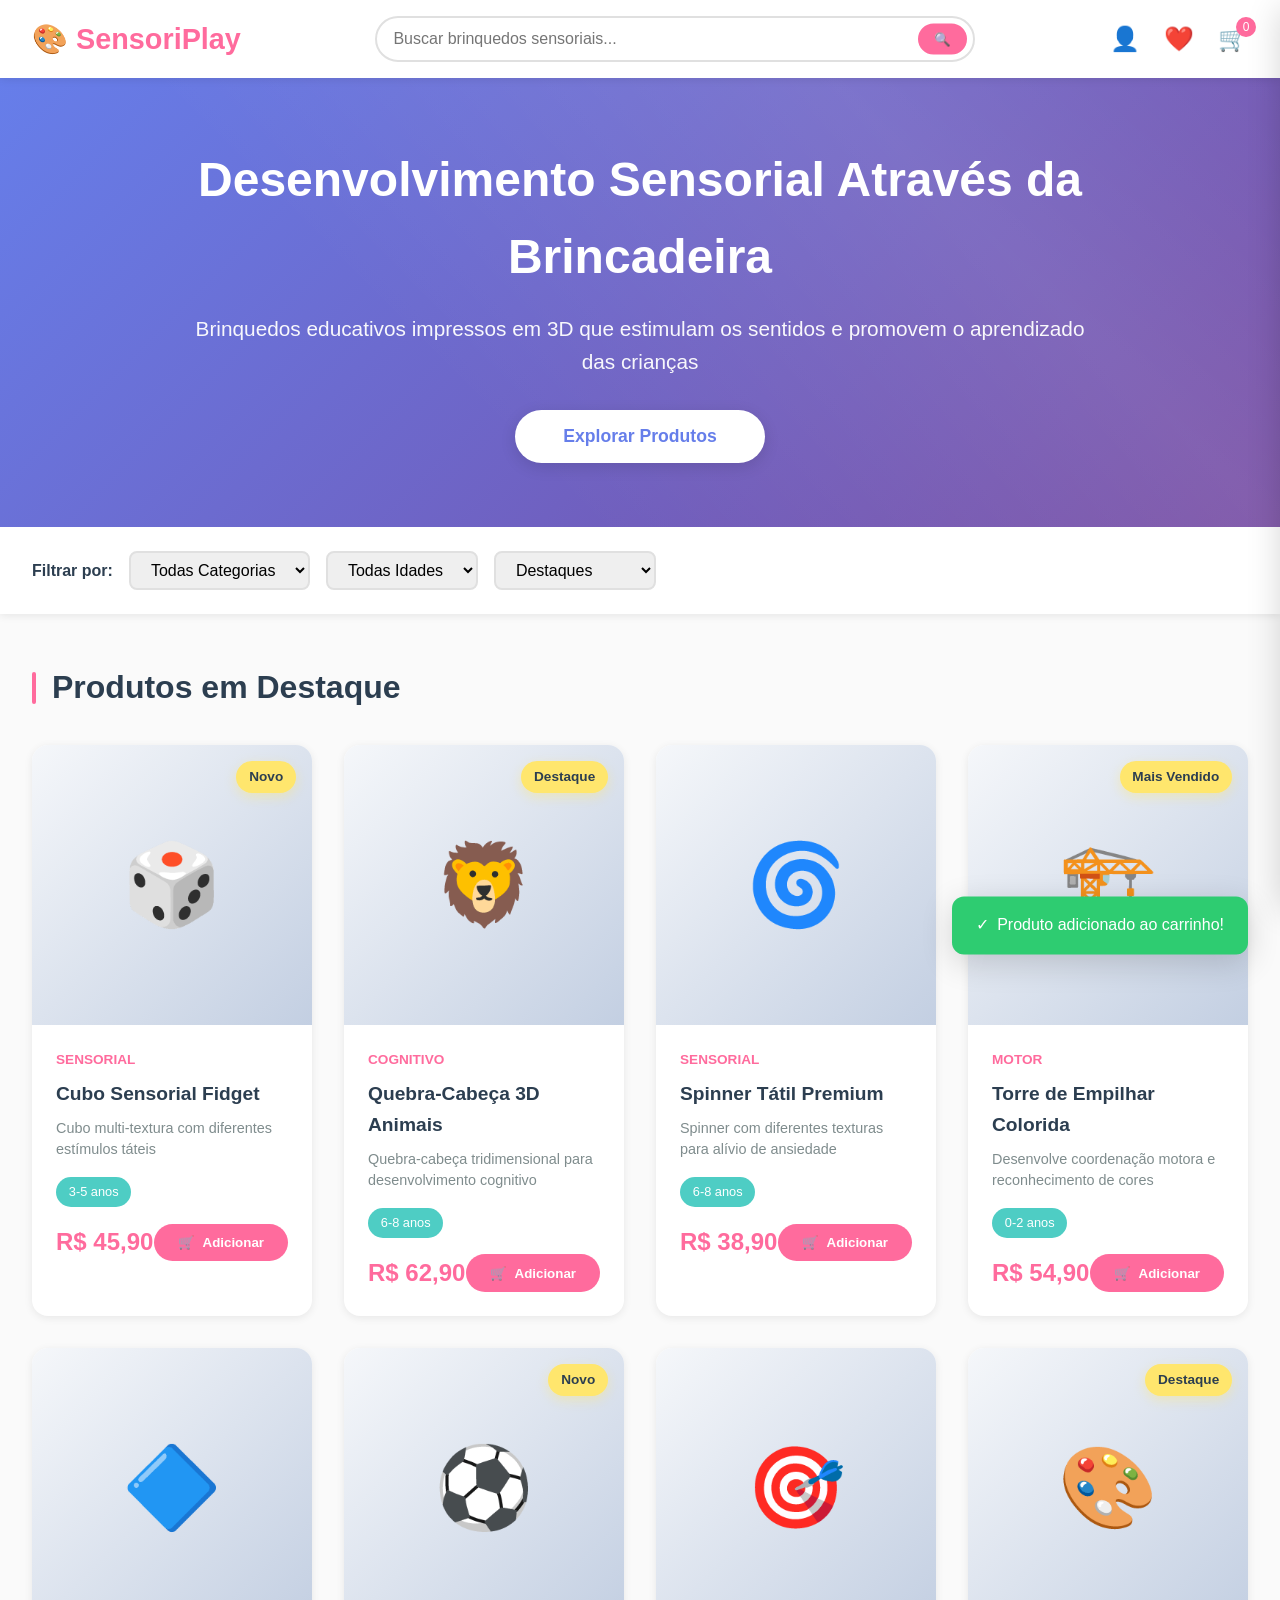
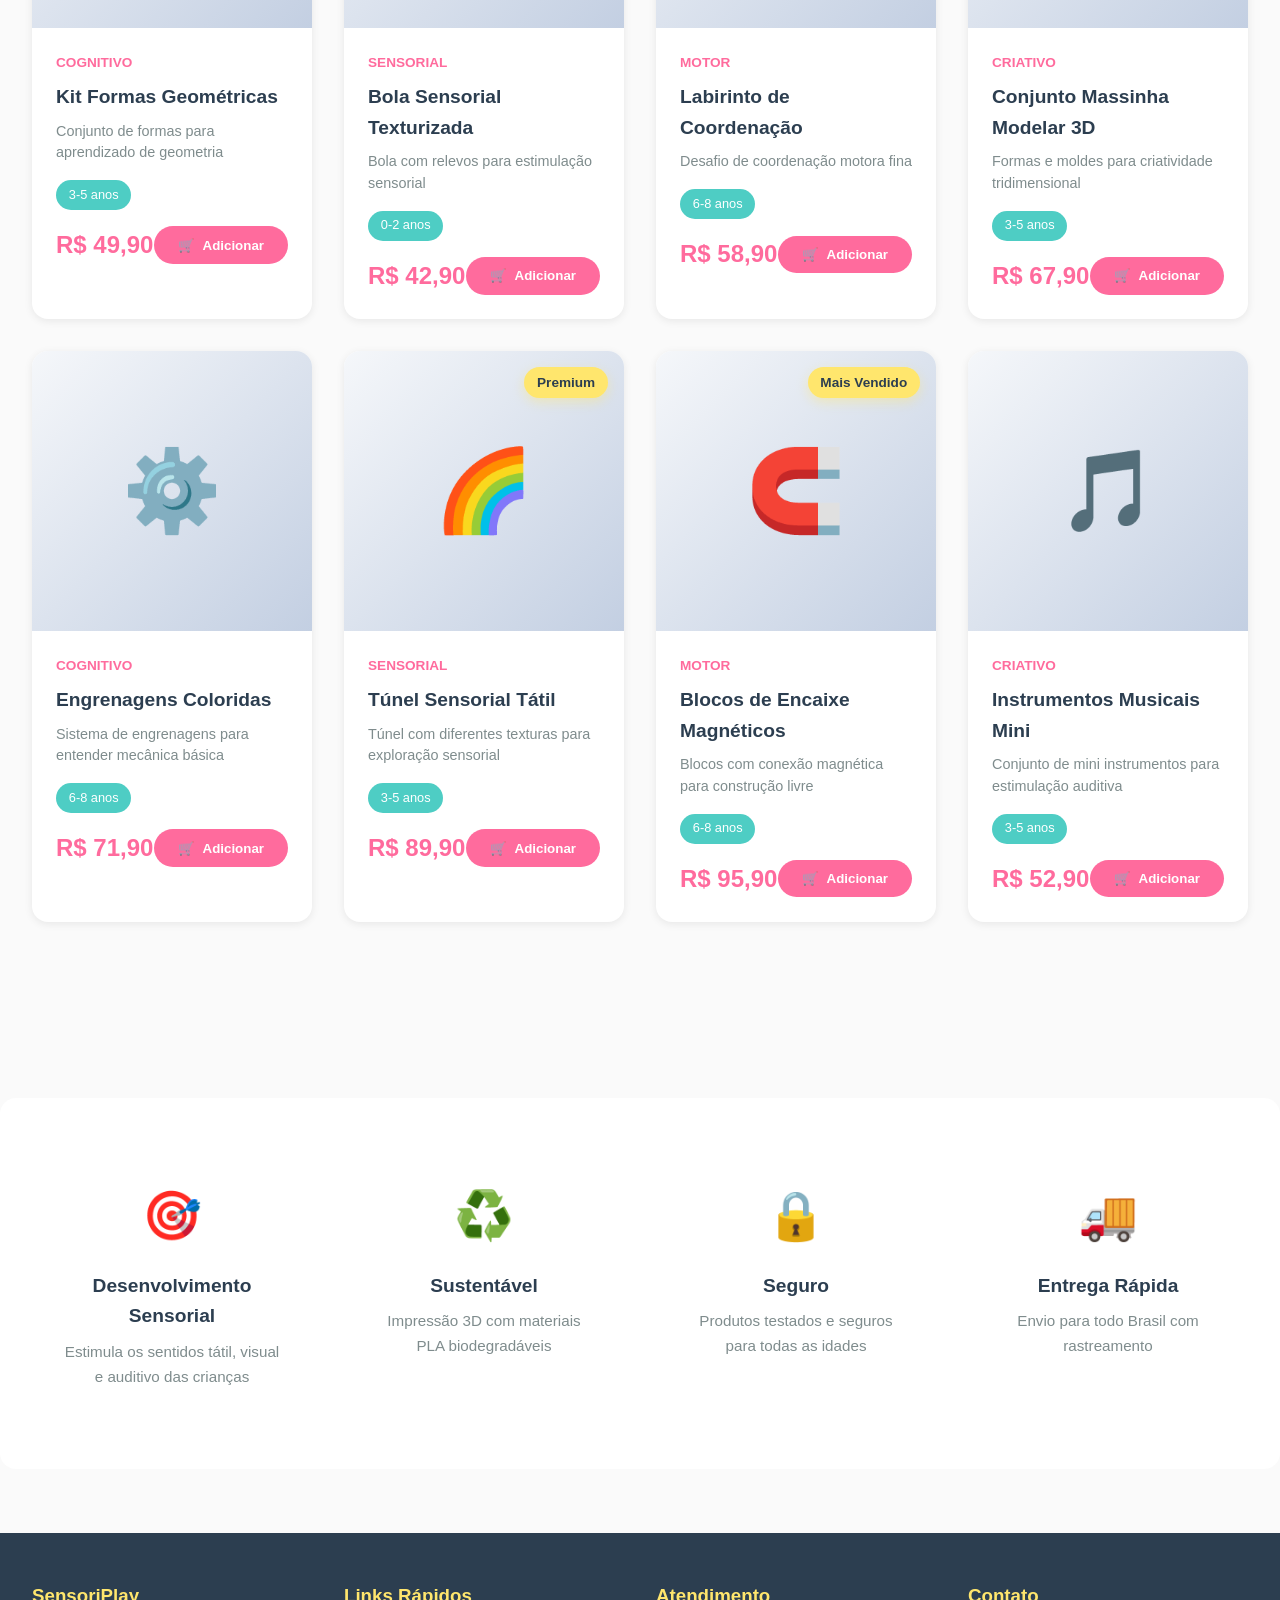
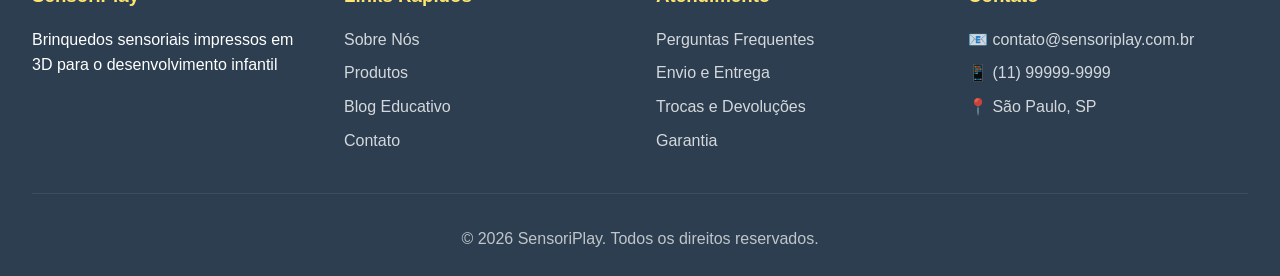
==== index.html @ 514cd916 "Add SensoriPlay e-commerce frontend, backend skeleton, and PostgreSQL schema." ====
<!DOCTYPE html>
<html lang="pt-BR">
<head>
    <meta charset="UTF-8">
    <meta name="viewport" content="width=device-width, initial-scale=1.0">
    <title>SensoriPlay - Brinquedos Sensoriais & Educativos</title>
    <style>
        :root {
            --color-primary: #FF6B9D;
            --color-primary-dark: #E85588;
            --color-secondary: #4ECDC4;
            --color-accent: #FFE66D;
            --color-bg: #FAFAFA;
            --color-surface: #FFFFFF;
            --color-text: #2C3E50;
            --color-text-light: #7F8C8D;
            --color-success: #2ECC71;
            --shadow-sm: 0 2px 8px rgba(0,0,0,0.08);
            --shadow-md: 0 4px 16px rgba(0,0,0,0.12);
            --shadow-lg: 0 8px 32px rgba(0,0,0,0.16);
        }

        * {
            margin: 0;
            padding: 0;
            box-sizing: border-box;
        }

        body {
            font-family: 'Segoe UI', -apple-system, BlinkMacSystemFont, sans-serif;
            background: var(--color-bg);
            color: var(--color-text);
            line-height: 1.6;
        }

        /* Header & Navigation */
        .header {
            background: var(--color-surface);
            box-shadow: var(--shadow-sm);
            position: sticky;
            top: 0;
            z-index: 100;
        }

        .nav-container {
            max-width: 1400px;
            margin: 0 auto;
            padding: 1rem 2rem;
            display: flex;
            justify-content: space-between;
            align-items: center;
            gap: 2rem;
        }

        .logo {
            font-size: 1.8rem;
            font-weight: 700;
            color: var(--color-primary);
            display: flex;
            align-items: center;
            gap: 0.5rem;
            cursor: pointer;
            transition: transform 0.3s;
        }

        .logo:hover {
            transform: scale(1.05);
        }

        .logo span:first-child {
            display: inline-block;
            animation: float 3s ease-in-out infinite;
        }

        .search-bar {
            flex: 1;
            max-width: 600px;
            position: relative;
        }

        .search-input {
            width: 100%;
            padding: 0.75rem 3rem 0.75rem 1rem;
            border: 2px solid #E0E0E0;
            border-radius: 50px;
            font-size: 1rem;
            transition: all 0.3s;
        }

        .search-input:focus {
            outline: none;
            border-color: var(--color-primary);
            box-shadow: 0 0 0 3px rgba(255, 107, 157, 0.1);
        }

        .search-btn {
            position: absolute;
            right: 0.5rem;
            top: 50%;
            transform: translateY(-50%);
            background: var(--color-primary);
            color: white;
            border: none;
            padding: 0.5rem 1rem;
            border-radius: 50px;
            cursor: pointer;
            transition: background 0.3s;
        }

        .search-btn:hover {
            background: var(--color-primary-dark);
        }

        .nav-icons {
            display: flex;
            gap: 1.5rem;
            align-items: center;
        }

        .icon-btn {
            background: none;
            border: none;
            font-size: 1.5rem;
            cursor: pointer;
            position: relative;
            color: var(--color-text);
            transition: color 0.3s;
        }

        .icon-btn:hover {
            color: var(--color-primary);
            transform: scale(1.15);
        }

        .icon-btn:active {
            transform: scale(0.9);
        }

        .cart-count {
            position: absolute;
            top: -8px;
            right: -8px;
            background: var(--color-primary);
            color: white;
            font-size: 0.75rem;
            padding: 0.2rem 0.4rem;
            border-radius: 50%;
            min-width: 20px;
            text-align: center;
            animation: pulse 1.5s ease-in-out infinite;
        }

        /* Hero Section */
        .hero {
            background: linear-gradient(135deg, #667eea 0%, #764ba2 100%);
            color: white;
            padding: 4rem 2rem;
            text-align: center;
            position: relative;
            overflow: hidden;
        }

        .hero::before {
            content: '';
            position: absolute;
            top: 0;
            left: 0;
            right: 0;
            bottom: 0;
            background: linear-gradient(45deg, transparent 30%, rgba(255,255,255,0.1) 50%, transparent 70%);
            background-size: 200% 200%;
            animation: shimmer 3s infinite;
        }

        .hero-content {
            max-width: 900px;
            margin: 0 auto;
            position: relative;
            z-index: 1;
        }

        .hero h1 {
            font-size: 3rem;
            margin-bottom: 1rem;
            animation: fadeInUp 0.8s;
        }

        .hero p {
            font-size: 1.3rem;
            margin-bottom: 2rem;
            opacity: 0.95;
            animation: fadeInUp 0.8s 0.2s backwards;
        }

        .cta-btn {
            background: white;
            color: #667eea;
            padding: 1rem 3rem;
            border: none;
            border-radius: 50px;
            font-size: 1.1rem;
            font-weight: 600;
            cursor: pointer;
            transition: all 0.3s;
            box-shadow: var(--shadow-md);
            animation: fadeInUp 0.8s 0.4s backwards;
        }

        .cta-btn:hover {
            transform: translateY(-2px);
            box-shadow: var(--shadow-lg);
        }

        /* Filter Bar */
        .filter-bar {
            background: var(--color-surface);
            padding: 1.5rem 2rem;
            box-shadow: var(--shadow-sm);
        }

        .filter-container {
            max-width: 1400px;
            margin: 0 auto;
            display: flex;
            gap: 1rem;
            flex-wrap: wrap;
            align-items: center;
        }

        .filter-label {
            font-weight: 600;
            color: var(--color-text);
        }

        .filter-select {
            padding: 0.5rem 1rem;
            border: 2px solid #E0E0E0;
            border-radius: 8px;
            font-size: 1rem;
            cursor: pointer;
            transition: border-color 0.3s;
        }

        .filter-select:focus {
            outline: none;
            border-color: var(--color-primary);
        }

        /* Main Content */
        .main-content {
            max-width: 1400px;
            margin: 0 auto;
            padding: 3rem 2rem;
        }

        .section-title {
            font-size: 2rem;
            margin-bottom: 2rem;
            color: var(--color-text);
            display: flex;
            align-items: center;
            gap: 1rem;
        }

        .section-title::before {
            content: '';
            width: 4px;
            height: 2rem;
            background: var(--color-primary);
            border-radius: 2px;
        }

        /* Product Grid */
        .product-grid {
            display: grid;
            grid-template-columns: repeat(auto-fill, minmax(280px, 1fr));
            gap: 2rem;
            margin-bottom: 4rem;
        }

        .product-card {
            background: var(--color-surface);
            border-radius: 16px;
            overflow: hidden;
            box-shadow: var(--shadow-sm);
            transition: all 0.3s;
            cursor: pointer;
            position: relative;
        }

        .product-card {
            animation: fadeInUp 0.6s ease-out backwards;
        }

        .product-card:nth-child(1) { animation-delay: 0.1s; }
        .product-card:nth-child(2) { animation-delay: 0.2s; }
        .product-card:nth-child(3) { animation-delay: 0.3s; }
        .product-card:nth-child(4) { animation-delay: 0.4s; }
        .product-card:nth-child(5) { animation-delay: 0.5s; }
        .product-card:nth-child(6) { animation-delay: 0.6s; }

        .product-card:hover {
            transform: translateY(-8px) scale(1.02);
            box-shadow: var(--shadow-lg);
        }

        .product-card:hover .product-image {
            transform: scale(1.1);
        }

        .product-badge {
            position: absolute;
            top: 1rem;
            right: 1rem;
            background: var(--color-accent);
            color: var(--color-text);
            padding: 0.3rem 0.8rem;
            border-radius: 20px;
            font-size: 0.85rem;
            font-weight: 600;
            z-index: 10;
            animation: bounce 2s ease-in-out infinite;
            box-shadow: 0 4px 12px rgba(255, 230, 109, 0.4);
        }

        .product-image {
            width: 100%;
            height: 280px;
            object-fit: cover;
            background: linear-gradient(135deg, #f5f7fa 0%, #c3cfe2 100%);
            display: flex;
            align-items: center;
            justify-content: center;
            font-size: 5rem;
            transition: transform 0.3s ease;
            overflow: hidden;
        }

        .product-info {
            padding: 1.5rem;
        }

        .product-category {
            color: var(--color-primary);
            font-size: 0.85rem;
            font-weight: 600;
            text-transform: uppercase;
            margin-bottom: 0.5rem;
        }

        .product-name {
            font-size: 1.2rem;
            font-weight: 600;
            margin-bottom: 0.5rem;
            color: var(--color-text);
        }

        .product-description {
            font-size: 0.9rem;
            color: var(--color-text-light);
            margin-bottom: 1rem;
            line-height: 1.5;
        }

        .product-age {
            display: inline-block;
            background: var(--color-secondary);
            color: white;
            padding: 0.3rem 0.8rem;
            border-radius: 20px;
            font-size: 0.8rem;
            margin-bottom: 1rem;
        }

        .product-footer {
            display: flex;
            justify-content: space-between;
            align-items: center;
        }

        .product-price {
            font-size: 1.5rem;
            font-weight: 700;
            color: var(--color-primary);
        }

        .add-to-cart {
            background: var(--color-primary);
            color: white;
            border: none;
            padding: 0.7rem 1.5rem;
            border-radius: 50px;
            cursor: pointer;
            font-weight: 600;
            transition: all 0.3s;
            display: flex;
            align-items: center;
            gap: 0.5rem;
        }

        .add-to-cart:hover {
            background: var(--color-primary-dark);
            transform: scale(1.05);
            box-shadow: 0 6px 20px rgba(255, 107, 157, 0.4);
        }

        .add-to-cart:active {
            transform: scale(0.95);
        }

        /* Features Section */
        .features {
            background: var(--color-surface);
            padding: 3rem 2rem;
            margin: 4rem 0;
            border-radius: 16px;
        }

        .features-grid {
            max-width: 1400px;
            margin: 0 auto;
            display: grid;
            grid-template-columns: repeat(auto-fit, minmax(250px, 1fr));
            gap: 2rem;
        }

        .feature-card {
            text-align: center;
            padding: 2rem;
            transition: all 0.3s;
            border-radius: 12px;
        }

        .feature-card:hover {
            background: rgba(255, 107, 157, 0.05);
            transform: translateY(-5px);
        }

        .feature-icon {
            font-size: 3rem;
            margin-bottom: 1rem;
            display: inline-block;
            transition: transform 0.3s;
        }

        .feature-card:hover .feature-icon {
            transform: scale(1.2) rotate(5deg);
        }

        .feature-title {
            font-size: 1.2rem;
            font-weight: 600;
            margin-bottom: 0.5rem;
        }

        .feature-text {
            color: var(--color-text-light);
            font-size: 0.95rem;
        }

        /* Cart Sidebar */
        .cart-sidebar {
            position: fixed;
            right: -400px;
            top: 0;
            width: 400px;
            height: 100vh;
            background: var(--color-surface);
            box-shadow: var(--shadow-lg);
            transition: right 0.3s;
            z-index: 200;
            display: flex;
            flex-direction: column;
        }

        .cart-sidebar.active {
            right: 0;
        }

        .cart-header {
            padding: 1.5rem;
            border-bottom: 2px solid #E0E0E0;
            display: flex;
            justify-content: space-between;
            align-items: center;
        }

        .cart-header h2 {
            font-size: 1.5rem;
        }

        .close-cart {
            background: none;
            border: none;
            font-size: 1.5rem;
            cursor: pointer;
            color: var(--color-text-light);
            transition: color 0.3s;
        }

        .close-cart:hover {
            color: var(--color-text);
        }

        .cart-items {
            flex: 1;
            overflow-y: auto;
            padding: 1.5rem;
        }

        .cart-item {
            display: flex;
            gap: 1rem;
            padding: 1rem;
            border-bottom: 1px solid #E0E0E0;
        }

        .cart-item-image {
            width: 80px;
            height: 80px;
            border-radius: 8px;
            background: linear-gradient(135deg, #f5f7fa 0%, #c3cfe2 100%);
            display: flex;
            align-items: center;
            justify-content: center;
            font-size: 2rem;
        }

        .cart-item-info {
            flex: 1;
        }

        .cart-item-name {
            font-weight: 600;
            margin-bottom: 0.25rem;
        }

        .cart-item-price {
            color: var(--color-primary);
            font-weight: 600;
        }

        .cart-item-controls {
            display: flex;
            align-items: center;
            gap: 0.5rem;
            margin-top: 0.5rem;
        }

        .qty-btn {
            background: var(--color-bg);
            border: none;
            width: 28px;
            height: 28px;
            border-radius: 50%;
            cursor: pointer;
            font-weight: 600;
            transition: background 0.3s;
        }

        .qty-btn:hover {
            background: #E0E0E0;
        }

        .qty-display {
            min-width: 30px;
            text-align: center;
            font-weight: 600;
        }

        .remove-item {
            background: none;
            border: none;
            color: #E74C3C;
            cursor: pointer;
            font-size: 1.2rem;
            margin-left: auto;
        }

        .cart-footer {
            padding: 1.5rem;
            border-top: 2px solid #E0E0E0;
            background: var(--color-bg);
        }

        .cart-total {
            display: flex;
            justify-content: space-between;
            font-size: 1.5rem;
            font-weight: 700;
            margin-bottom: 1rem;
        }

        .checkout-btn {
            width: 100%;
            background: var(--color-success);
            color: white;
            border: none;
            padding: 1rem;
            border-radius: 12px;
            font-size: 1.1rem;
            font-weight: 600;
            cursor: pointer;
            transition: all 0.3s;
        }

        .checkout-btn:hover {
            background: #27AE60;
            transform: translateY(-2px);
        }

        .cart-empty {
            text-align: center;
            padding: 3rem 1.5rem;
            color: var(--color-text-light);
        }

        .cart-empty-icon {
            font-size: 4rem;
            margin-bottom: 1rem;
            opacity: 0.3;
        }

        /* Overlay */
        .overlay {
            position: fixed;
            top: 0;
            left: 0;
            width: 100%;
            height: 100%;
            background: rgba(0, 0, 0, 0.5);
            opacity: 0;
            visibility: hidden;
            transition: all 0.3s;
            z-index: 150;
        }

        .overlay.active {
            opacity: 1;
            visibility: visible;
        }

        /* Footer */
        .footer {
            background: var(--color-text);
            color: white;
            padding: 3rem 2rem 1.5rem;
            margin-top: 4rem;
        }

        .footer-content {
            max-width: 1400px;
            margin: 0 auto;
            display: grid;
            grid-template-columns: repeat(auto-fit, minmax(250px, 1fr));
            gap: 2rem;
            margin-bottom: 2rem;
        }

        .footer-section h3 {
            margin-bottom: 1rem;
            color: var(--color-accent);
        }

        .footer-section ul {
            list-style: none;
        }

        .footer-section li {
            margin-bottom: 0.5rem;
            opacity: 0.8;
        }

        .footer-section a {
            color: white;
            text-decoration: none;
            transition: opacity 0.3s;
        }

        .footer-section a:hover {
            opacity: 1;
            color: var(--color-accent);
        }

        .footer-bottom {
            text-align: center;
            padding-top: 2rem;
            border-top: 1px solid rgba(255, 255, 255, 0.1);
            opacity: 0.7;
        }

        /* Animations */
        @keyframes fadeInUp {
            from {
                opacity: 0;
                transform: translateY(30px);
            }
            to {
                opacity: 1;
                transform: translateY(0);
            }
        }

        @keyframes float {
            0%, 100% {
                transform: translateY(0px);
            }
            50% {
                transform: translateY(-15px);
            }
        }

        @keyframes pulse {
            0%, 100% {
                transform: scale(1);
            }
            50% {
                transform: scale(1.05);
            }
        }

        @keyframes shimmer {
            0% {
                background-position: -1000px 0;
            }
            100% {
                background-position: 1000px 0;
            }
        }

        @keyframes bounce {
            0%, 100% {
                transform: translateY(0);
            }
            25% {
                transform: translateY(-10px);
            }
            75% {
                transform: translateY(-5px);
            }
        }

        /* Responsive */
        @media (max-width: 768px) {
            .nav-container {
                flex-wrap: wrap;
                padding: 1rem;
            }

            .search-bar {
                order: 3;
                flex: 1 1 100%;
                margin-top: 1rem;
            }

            .hero h1 {
                font-size: 2rem;
            }

            .hero p {
                font-size: 1rem;
            }

            .product-grid {
                grid-template-columns: repeat(auto-fill, minmax(160px, 1fr));
                gap: 1rem;
            }

            .cart-sidebar {
                width: 100%;
                right: -100%;
            }

            .filter-container {
                flex-direction: column;
                align-items: stretch;
            }

            .filter-select {
                width: 100%;
            }
        }

        .notification {
            position: fixed;
            bottom: 2rem;
            right: 2rem;
            background: var(--color-success);
            color: white;
            padding: 1rem 1.5rem;
            border-radius: 12px;
            box-shadow: var(--shadow-lg);
            transform: translateY(150%);
            transition: transform 0.3s;
            z-index: 300;
            display: flex;
            align-items: center;
            gap: 0.5rem;
        }

        .notification.show {
            transform: translateY(0);
        }
    </style>
</head>
<body>
    <!-- Header -->
    <header class="header">
        <nav class="nav-container">
            <div class="logo">
                <span>🎨</span> SensoriPlay
            </div>
            <div class="search-bar">
                <input type="text" class="search-input" id="searchInput" placeholder="Buscar brinquedos sensoriais...">
                <button class="search-btn" onclick="searchProducts()">🔍</button>
            </div>
            <div class="nav-icons">
                <button class="icon-btn">👤</button>
                <button class="icon-btn">❤️</button>
                <button class="icon-btn" onclick="toggleCart()">
                    🛒
                    <span class="cart-count" id="cartCount">0</span>
                </button>
            </div>
        </nav>
    </header>

    <!-- Hero Section -->
    <section class="hero">
        <div class="hero-content">
            <h1>Desenvolvimento Sensorial Através da Brincadeira</h1>
            <p>Brinquedos educativos impressos em 3D que estimulam os sentidos e promovem o aprendizado das crianças</p>
            <button class="cta-btn" onclick="scrollToProducts()">Explorar Produtos</button>
        </div>
    </section>

    <!-- Filter Bar -->
    <div class="filter-bar">
        <div class="filter-container">
            <span class="filter-label">Filtrar por:</span>
            <select class="filter-select" id="categoryFilter" onchange="filterProducts()">
                <option value="all">Todas Categorias</option>
                <option value="sensorial">Sensorial</option>
                <option value="cognitivo">Cognitivo</option>
                <option value="motor">Motor</option>
                <option value="criativo">Criativo</option>
            </select>
            <select class="filter-select" id="ageFilter" onchange="filterProducts()">
                <option value="all">Todas Idades</option>
                <option value="0-2">0-2 anos</option>
                <option value="3-5">3-5 anos</option>
                <option value="6-8">6-8 anos</option>
                <option value="9+">9+ anos</option>
            </select>
            <select class="filter-select" id="sortFilter" onchange="filterProducts()">
                <option value="featured">Destaques</option>
                <option value="price-low">Menor Preço</option>
                <option value="price-high">Maior Preço</option>
                <option value="newest">Mais Recentes</option>
            </select>
        </div>
    </div>

    <!-- Main Content -->
    <main class="main-content">
        <h2 class="section-title">Produtos em Destaque</h2>
        <div class="product-grid" id="productGrid"></div>
    </main>

    <!-- Features Section -->
    <section class="features">
        <div class="features-grid">
            <div class="feature-card">
                <div class="feature-icon">🎯</div>
                <h3 class="feature-title">Desenvolvimento Sensorial</h3>
                <p class="feature-text">Estimula os sentidos tátil, visual e auditivo das crianças</p>
            </div>
            <div class="feature-card">
                <div class="feature-icon">♻️</div>
                <h3 class="feature-title">Sustentável</h3>
                <p class="feature-text">Impressão 3D com materiais PLA biodegradáveis</p>
            </div>
            <div class="feature-card">
                <div class="feature-icon">🔒</div>
                <h3 class="feature-title">Seguro</h3>
                <p class="feature-text">Produtos testados e seguros para todas as idades</p>
            </div>
            <div class="feature-card">
                <div class="feature-icon">🚚</div>
                <h3 class="feature-title">Entrega Rápida</h3>
                <p class="feature-text">Envio para todo Brasil com rastreamento</p>
            </div>
        </div>
    </section>

    <!-- Cart Sidebar -->
    <div class="cart-sidebar" id="cartSidebar">
        <div class="cart-header">
            <h2>Carrinho</h2>
            <button class="close-cart" onclick="toggleCart()">✕</button>
        </div>
        <div class="cart-items" id="cartItems"></div>
        <div class="cart-footer">
            <div class="cart-total">
                <span>Total:</span>
                <span id="cartTotal">R$ 0,00</span>
            </div>
            <button class="checkout-btn" onclick="checkout()">Finalizar Compra</button>
        </div>
    </div>

    <!-- Overlay -->
    <div class="overlay" id="overlay" onclick="toggleCart()"></div>

    <!-- Notification -->
    <div class="notification" id="notification">
        <span>✓</span>
        <span id="notificationText">Produto adicionado ao carrinho!</span>
    </div>

    <!-- Footer -->
    <footer class="footer">
        <div class="footer-content">
            <div class="footer-section">
                <h3>SensoriPlay</h3>
                <p>Brinquedos sensoriais impressos em 3D para o desenvolvimento infantil</p>
            </div>
            <div class="footer-section">
                <h3>Links Rápidos</h3>
                <ul>
                    <li><a href="#sobre">Sobre Nós</a></li>
                    <li><a href="#produtos">Produtos</a></li>
                    <li><a href="#blog">Blog Educativo</a></li>
                    <li><a href="#contato">Contato</a></li>
                </ul>
            </div>
            <div class="footer-section">
                <h3>Atendimento</h3>
                <ul>
                    <li><a href="#faq">Perguntas Frequentes</a></li>
                    <li><a href="#envio">Envio e Entrega</a></li>
                    <li><a href="#trocas">Trocas e Devoluções</a></li>
                    <li><a href="#garantia">Garantia</a></li>
                </ul>
            </div>
            <div class="footer-section">
                <h3>Contato</h3>
                <ul>
                    <li>📧 contato@sensoriplay.com.br</li>
                    <li>📱 (11) 99999-9999</li>
                    <li>📍 São Paulo, SP</li>
                </ul>
            </div>
        </div>
        <div class="footer-bottom">
            <p>&copy; 2026 SensoriPlay. Todos os direitos reservados.</p>
        </div>
    </footer>

    <script>
        const products = [
            {
                id: 1,
                name: 'Cubo Sensorial Fidget',
                category: 'sensorial',
                price: 45.90,
                age: '3-5',
                description: 'Cubo multi-textura com diferentes estímulos táteis',
                emoji: '🎲',
                badge: 'Novo',
                featured: true
            },
            {
                id: 2,
                name: 'Quebra-Cabeça 3D Animais',
                category: 'cognitivo',
                price: 62.90,
                age: '6-8',
                description: 'Quebra-cabeça tridimensional para desenvolvimento cognitivo',
                emoji: '🦁',
                badge: 'Destaque',
                featured: true
            },
            {
                id: 3,
                name: 'Spinner Tátil Premium',
                category: 'sensorial',
                price: 38.90,
                age: '6-8',
                description: 'Spinner com diferentes texturas para alívio de ansiedade',
                emoji: '🌀',
                badge: '',
                featured: true
            },
            {
                id: 4,
                name: 'Torre de Empilhar Colorida',
                category: 'motor',
                price: 54.90,
                age: '0-2',
                description: 'Desenvolve coordenação motora e reconhecimento de cores',
                emoji: '🏗️',
                badge: 'Mais Vendido',
                featured: true
            },
            {
                id: 5,
                name: 'Kit Formas Geométricas',
                category: 'cognitivo',
                price: 49.90,
                age: '3-5',
                description: 'Conjunto de formas para aprendizado de geometria',
                emoji: '🔷',
                badge: '',
                featured: true
            },
            {
                id: 6,
                name: 'Bola Sensorial Texturizada',
                category: 'sensorial',
                price: 42.90,
                age: '0-2',
                description: 'Bola com relevos para estimulação sensorial',
                emoji: '⚽',
                badge: 'Novo',
                featured: true
            },
            {
                id: 7,
                name: 'Labirinto de Coordenação',
                category: 'motor',
                price: 58.90,
                age: '6-8',
                description: 'Desafio de coordenação motora fina',
                emoji: '🎯',
                badge: '',
                featured: false
            },
            {
                id: 8,
                name: 'Conjunto Massinha Modelar 3D',
                category: 'criativo',
                price: 67.90,
                age: '3-5',
                description: 'Formas e moldes para criatividade tridimensional',
                emoji: '🎨',
                badge: 'Destaque',
                featured: true
            },
            {
                id: 9,
                name: 'Engrenagens Coloridas',
                category: 'cognitivo',
                price: 71.90,
                age: '6-8',
                description: 'Sistema de engrenagens para entender mecânica básica',
                emoji: '⚙️',
                badge: '',
                featured: false
            },
            {
                id: 10,
                name: 'Túnel Sensorial Tátil',
                category: 'sensorial',
                price: 89.90,
                age: '3-5',
                description: 'Túnel com diferentes texturas para exploração sensorial',
                emoji: '🌈',
                badge: 'Premium',
                featured: true
            },
            {
                id: 11,
                name: 'Blocos de Encaixe Magnéticos',
                category: 'motor',
                price: 95.90,
                age: '6-8',
                description: 'Blocos com conexão magnética para construção livre',
                emoji: '🧲',
                badge: 'Mais Vendido',
                featured: true
            },
            {
                id: 12,
                name: 'Instrumentos Musicais Mini',
                category: 'criativo',
                price: 52.90,
                age: '3-5',
                description: 'Conjunto de mini instrumentos para estimulação auditiva',
                emoji: '🎵',
                badge: '',
                featured: false
            }
        ];

        let cart = [];
        let filteredProducts = [...products];

        function renderProducts() {
            const grid = document.getElementById('productGrid');
            grid.innerHTML = '';

            filteredProducts.forEach(product => {
                const card = document.createElement('div');
                card.className = 'product-card';
                card.innerHTML = `
                    ${product.badge ? `<div class="product-badge">${product.badge}</div>` : ''}
                    <div class="product-image">${product.emoji}</div>
                    <div class="product-info">
                        <div class="product-category">${getCategoryName(product.category)}</div>
                        <h3 class="product-name">${product.name}</h3>
                        <p class="product-description">${product.description}</p>
                        <div class="product-age">${product.age} anos</div>
                        <div class="product-footer">
                            <div class="product-price">R$ ${product.price.toFixed(2).replace('.', ',')}</div>
                            <button class="add-to-cart" onclick="addToCart(${product.id})">
                                <span>🛒</span>
                                <span>Adicionar</span>
                            </button>
                        </div>
                    </div>
                `;
                grid.appendChild(card);
            });
        }

        function getCategoryName(category) {
            const names = {
                'sensorial': 'Sensorial',
                'cognitivo': 'Cognitivo',
                'motor': 'Motor',
                'criativo': 'Criativo'
            };
            return names[category] || category;
        }

        function filterProducts() {
            const categoryFilter = document.getElementById('categoryFilter').value;
            const ageFilter = document.getElementById('ageFilter').value;
            const sortFilter = document.getElementById('sortFilter').value;

            filteredProducts = products.filter(product => {
                const categoryMatch = categoryFilter === 'all' || product.category === categoryFilter;
                const ageMatch = ageFilter === 'all' || product.age === ageFilter;
                return categoryMatch && ageMatch;
            });

            if (sortFilter === 'price-low') {
                filteredProducts.sort((a, b) => a.price - b.price);
            } else if (sortFilter === 'price-high') {
                filteredProducts.sort((a, b) => b.price - a.price);
            } else if (sortFilter === 'featured') {
                filteredProducts.sort((a, b) => (b.featured ? 1 : 0) - (a.featured ? 1 : 0));
            }

            renderProducts();
        }

        function searchProducts() {
            const searchTerm = document.getElementById('searchInput').value.toLowerCase();
            filteredProducts = products.filter(product => 
                product.name.toLowerCase().includes(searchTerm) ||
                product.description.toLowerCase().includes(searchTerm)
            );
            renderProducts();
        }

        document.getElementById('searchInput').addEventListener('keyup', function(event) {
            if (event.key === 'Enter') {
                searchProducts();
            }
        });

        function addToCart(productId) {
            const product = products.find(p => p.id === productId);
            const existingItem = cart.find(item => item.id === productId);

            if (existingItem) {
                existingItem.quantity++;
            } else {
                cart.push({ ...product, quantity: 1 });
            }

            updateCart();
            showNotification(`${product.name} adicionado ao carrinho!`);
        }

        function updateCart() {
            const cartCount = document.getElementById('cartCount');
            const cartItems = document.getElementById('cartItems');
            const cartTotal = document.getElementById('cartTotal');

            const totalItems = cart.reduce((sum, item) => sum + item.quantity, 0);
            cartCount.textContent = totalItems;

            if (cart.length === 0) {
                cartItems.innerHTML = `
                    <div class="cart-empty">
                        <div class="cart-empty-icon">🛒</div>
                        <p>Seu carrinho está vazio</p>
                    </div>
                `;
            } else {
                cartItems.innerHTML = cart.map(item => `
                    <div class="cart-item">
                        <div class="cart-item-image">${item.emoji}</div>
                        <div class="cart-item-info">
                            <div class="cart-item-name">${item.name}</div>
                            <div class="cart-item-price">R$ ${item.price.toFixed(2).replace('.', ',')}</div>
                            <div class="cart-item-controls">
                                <button class="qty-btn" onclick="updateQuantity(${item.id}, -1)">−</button>
                                <span class="qty-display">${item.quantity}</span>
                                <button class="qty-btn" onclick="updateQuantity(${item.id}, 1)">+</button>
                                <button class="remove-item" onclick="removeItem(${item.id})">🗑️</button>
                            </div>
                        </div>
                    </div>
                `).join('');
            }

            const total = cart.reduce((sum, item) => sum + (item.price * item.quantity), 0);
            cartTotal.textContent = `R$ ${total.toFixed(2).replace('.', ',')}`;
        }

        function updateQuantity(productId, change) {
            const item = cart.find(item => item.id === productId);
            if (item) {
                item.quantity += change;
                if (item.quantity <= 0) {
                    removeItem(productId);
                } else {
                    updateCart();
                }
            }
        }

        function removeItem(productId) {
            cart = cart.filter(item => item.id !== productId);
            updateCart();
        }

        function toggleCart() {
            const sidebar = document.getElementById('cartSidebar');
            const overlay = document.getElementById('overlay');
            sidebar.classList.toggle('active');
            overlay.classList.toggle('active');
        }

        async function checkout() {
            if (cart.length === 0) {
                showNotification('Adicione produtos ao carrinho primeiro!');
                return;
            }
            showNotification('Funcionalidade de checkout será implementada em breve!');
        }

        function showNotification(message) {
            const notification = document.getElementById('notification');
            const notificationText = document.getElementById('notificationText');
            notificationText.textContent = message;
            notification.classList.add('show');
            setTimeout(() => {
                notification.classList.remove('show');
            }, 3000);
        }

        function scrollToProducts() {
            document.getElementById('productGrid').scrollIntoView({ behavior: 'smooth' });
        }

        renderProducts();
    </script>
</body>
</html>
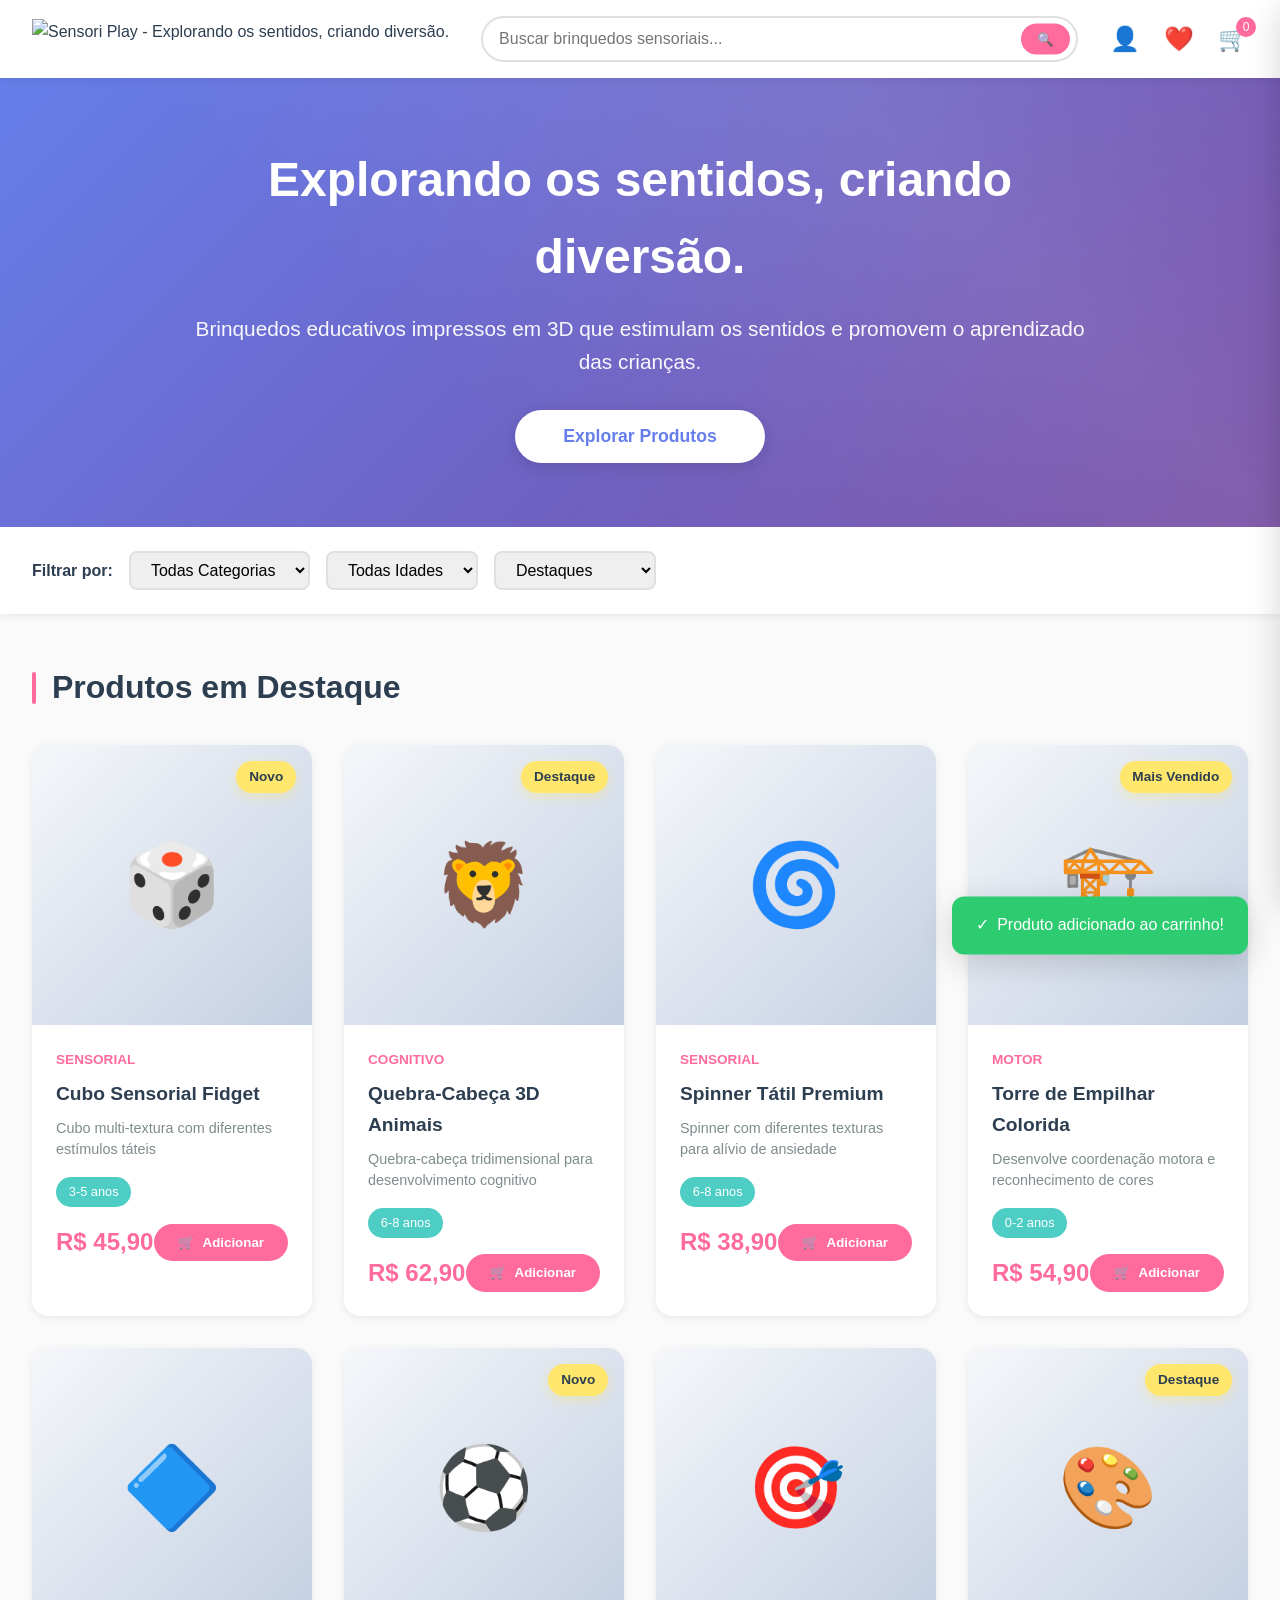
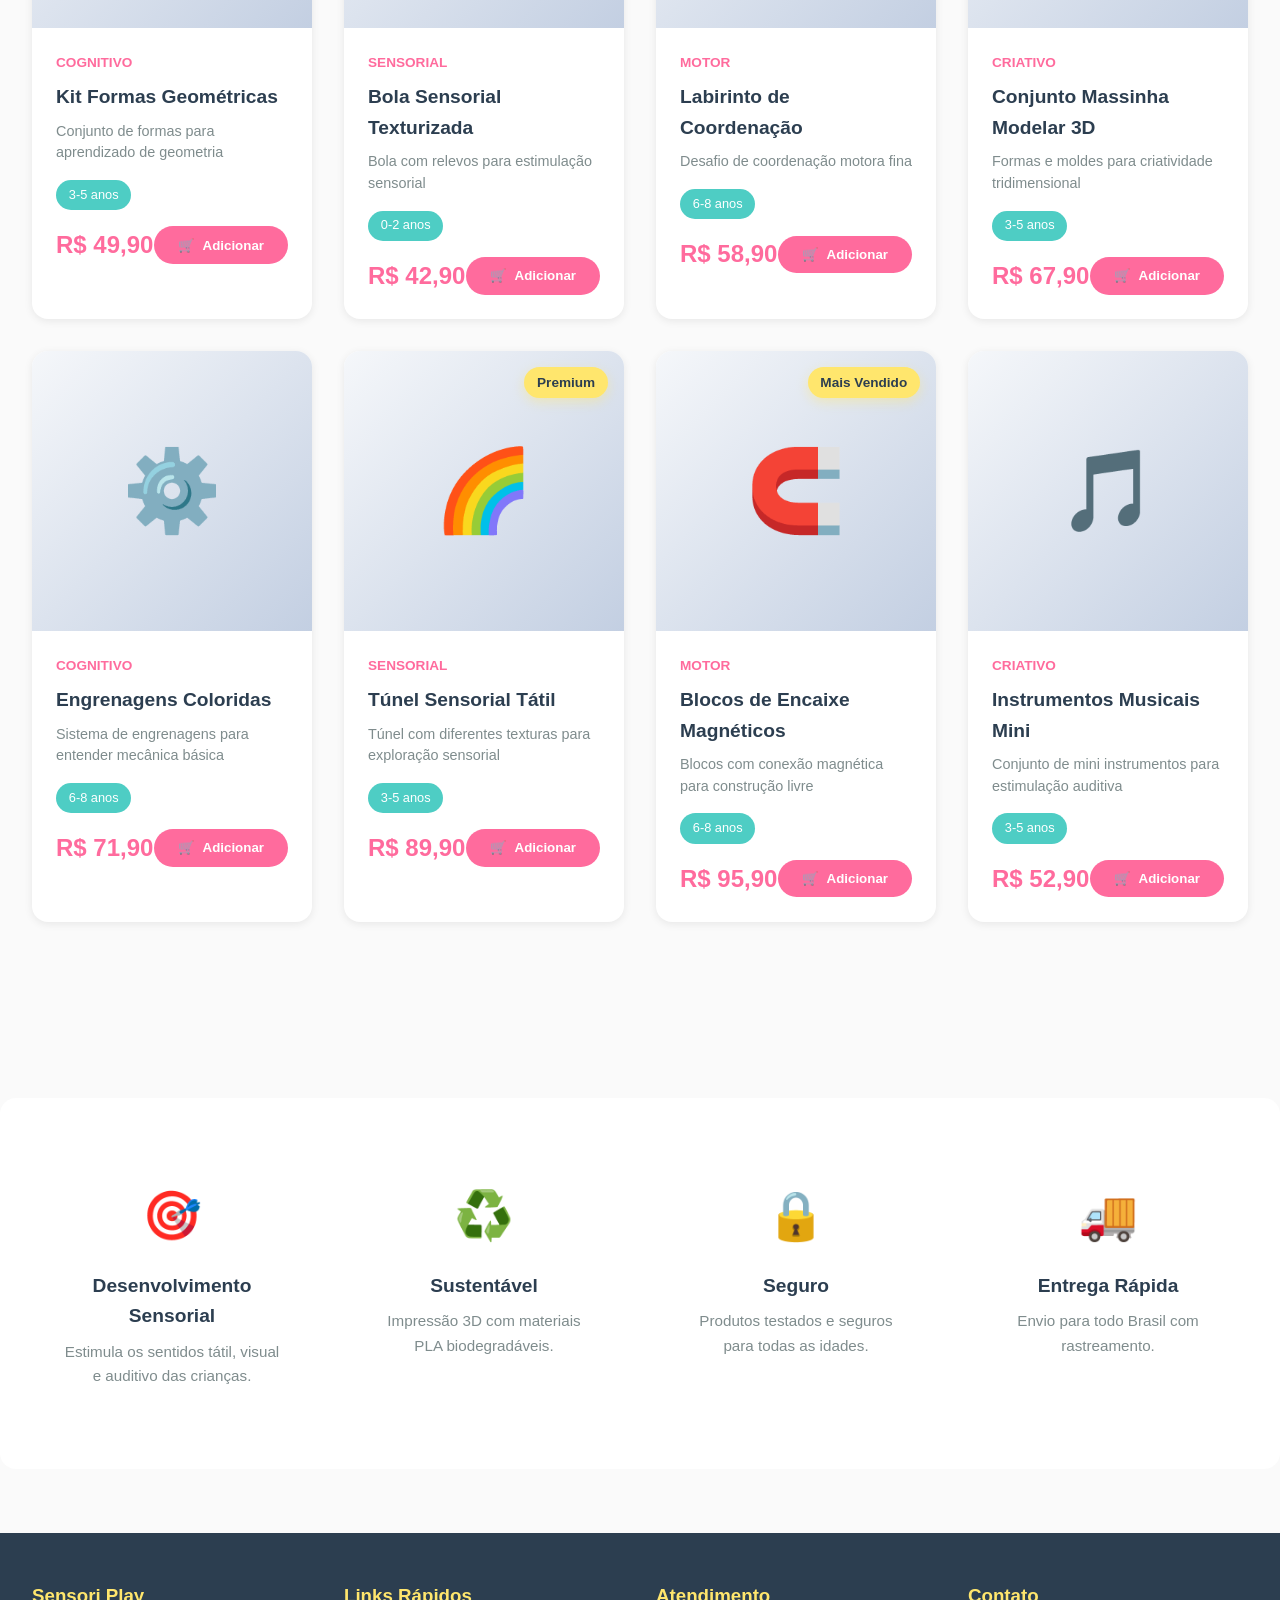
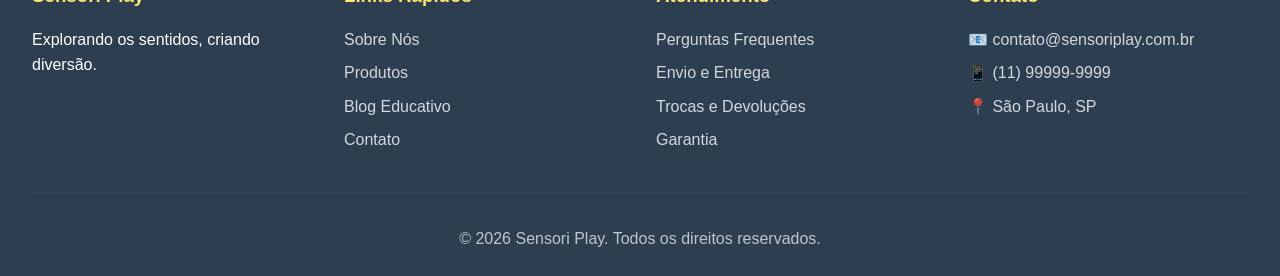
==== commit 78fe912e: "Apply Sensori Play logo and Portuguese slogan to layout" ====
--- a/index.html
+++ b/index.html
@@ -3,7 +3,7 @@
 <head>
     <meta charset="UTF-8">
     <meta name="viewport" content="width=device-width, initial-scale=1.0">
-    <title>SensoriPlay - Brinquedos Sensoriais & Educativos</title>
+    <title>Sensori Play - Brinquedos Sensoriais & Educativos</title>
     <style>
         :root {
             --color-primary: #FF6B9D;
@@ -53,9 +53,6 @@
         }
 
         .logo {
-            font-size: 1.8rem;
-            font-weight: 700;
-            color: var(--color-primary);
             display: flex;
             align-items: center;
             gap: 0.5rem;
@@ -64,12 +61,11 @@
         }
 
         .logo:hover {
-            transform: scale(1.05);
-        }
-
-        .logo span:first-child {
-            display: inline-block;
-            animation: float 3s ease-in-out infinite;
+            transform: scale(1.03);
+        }
+
+        .logo-img {
+            height: 40px;
         }
 
         .search-bar {
@@ -148,6 +144,69 @@
             min-width: 20px;
             text-align: center;
             animation: pulse 1.5s ease-in-out infinite;
+        }
+
+        /* User panel */
+        .user-panel {
+            position: fixed;
+            top: 80px;
+            right: 1.5rem;
+            width: 320px;
+            background: var(--color-surface);
+            border-radius: 16px;
+            box-shadow: var(--shadow-lg);
+            padding: 1.5rem;
+            z-index: 210;
+            transform: translateY(-20px);
+            opacity: 0;
+            pointer-events: none;
+            transition: all 0.25s ease;
+        }
+
+        .user-panel.active {
+            transform: translateY(0);
+            opacity: 1;
+            pointer-events: auto;
+        }
+
+        .user-panel h3 {
+            margin-bottom: 0.5rem;
+        }
+
+        .user-panel p {
+            font-size: 0.9rem;
+            color: var(--color-text-light);
+            margin-bottom: 1rem;
+        }
+
+        .user-panel .user-actions {
+            display: flex;
+            flex-direction: column;
+            gap: 0.5rem;
+        }
+
+        .user-panel button {
+            width: 100%;
+            padding: 0.6rem 1rem;
+            border-radius: 999px;
+            border: 1px solid #E0E0E0;
+            background: #f8f8f8;
+            cursor: pointer;
+            font-size: 0.9rem;
+            display: flex;
+            align-items: center;
+            justify-content: center;
+            gap: 0.5rem;
+        }
+
+        .user-panel button.primary {
+            background: var(--color-primary);
+            border-color: var(--color-primary);
+            color: #fff;
+        }
+
+        .user-panel button:hover {
+            filter: brightness(0.97);
         }
 
         /* Hero Section */
@@ -701,15 +760,6 @@
             }
         }
 
-        @keyframes float {
-            0%, 100% {
-                transform: translateY(0px);
-            }
-            50% {
-                transform: translateY(-15px);
-            }
-        }
-
         @keyframes pulse {
             0%, 100% {
                 transform: scale(1);
@@ -807,15 +857,15 @@
     <!-- Header -->
     <header class="header">
         <nav class="nav-container">
-            <div class="logo">
-                <span>🎨</span> SensoriPlay
+            <div class="logo" onclick="scrollToTop()">
+                <img src="assets/sensori-play-logo.png" alt="Sensori Play - Explorando os sentidos, criando diversão." class="logo-img">
             </div>
             <div class="search-bar">
                 <input type="text" class="search-input" id="searchInput" placeholder="Buscar brinquedos sensoriais...">
                 <button class="search-btn" onclick="searchProducts()">🔍</button>
             </div>
             <div class="nav-icons">
-                <button class="icon-btn">👤</button>
+                <button class="icon-btn" onclick="toggleUserPanel()">👤</button>
                 <button class="icon-btn">❤️</button>
                 <button class="icon-btn" onclick="toggleCart()">
                     🛒
@@ -825,11 +875,21 @@
         </nav>
     </header>
 
+    <!-- User Panel -->
+    <div class="user-panel" id="userPanel">
+        <h3>Área do cliente</h3>
+        <p>Em breve você poderá fazer login, acompanhar pedidos e salvar favoritos.</p>
+        <div class="user-actions">
+            <button class="primary" onclick="showNotification('Login será habilitado em breve!')">Entrar</button>
+            <button onclick="showNotification('Cadastro será habilitado em breve!')">Criar conta</button>
+        </div>
+    </div>
+
     <!-- Hero Section -->
     <section class="hero">
         <div class="hero-content">
-            <h1>Desenvolvimento Sensorial Através da Brincadeira</h1>
-            <p>Brinquedos educativos impressos em 3D que estimulam os sentidos e promovem o aprendizado das crianças</p>
+            <h1>Explorando os sentidos, criando diversão.</h1>
+            <p>Brinquedos educativos impressos em 3D que estimulam os sentidos e promovem o aprendizado das crianças.</p>
             <button class="cta-btn" onclick="scrollToProducts()">Explorar Produtos</button>
         </div>
     </section>
@@ -873,22 +933,22 @@
             <div class="feature-card">
                 <div class="feature-icon">🎯</div>
                 <h3 class="feature-title">Desenvolvimento Sensorial</h3>
-                <p class="feature-text">Estimula os sentidos tátil, visual e auditivo das crianças</p>
+                <p class="feature-text">Estimula os sentidos tátil, visual e auditivo das crianças.</p>
             </div>
             <div class="feature-card">
                 <div class="feature-icon">♻️</div>
                 <h3 class="feature-title">Sustentável</h3>
-                <p class="feature-text">Impressão 3D com materiais PLA biodegradáveis</p>
+                <p class="feature-text">Impressão 3D com materiais PLA biodegradáveis.</p>
             </div>
             <div class="feature-card">
                 <div class="feature-icon">🔒</div>
                 <h3 class="feature-title">Seguro</h3>
-                <p class="feature-text">Produtos testados e seguros para todas as idades</p>
+                <p class="feature-text">Produtos testados e seguros para todas as idades.</p>
             </div>
             <div class="feature-card">
                 <div class="feature-icon">🚚</div>
                 <h3 class="feature-title">Entrega Rápida</h3>
-                <p class="feature-text">Envio para todo Brasil com rastreamento</p>
+                <p class="feature-text">Envio para todo Brasil com rastreamento.</p>
             </div>
         </div>
     </section>
@@ -910,7 +970,7 @@
     </div>
 
     <!-- Overlay -->
-    <div class="overlay" id="overlay" onclick="toggleCart()"></div>
+    <div class="overlay" id="overlay"></div>
 
     <!-- Notification -->
     <div class="notification" id="notification">
@@ -922,8 +982,8 @@
     <footer class="footer">
         <div class="footer-content">
             <div class="footer-section">
-                <h3>SensoriPlay</h3>
-                <p>Brinquedos sensoriais impressos em 3D para o desenvolvimento infantil</p>
+                <h3>Sensori Play</h3>
+                <p>Explorando os sentidos, criando diversão.</p>
             </div>
             <div class="footer-section">
                 <h3>Links Rápidos</h3>
@@ -953,12 +1013,14 @@
             </div>
         </div>
         <div class="footer-bottom">
-            <p>&copy; 2026 SensoriPlay. Todos os direitos reservados.</p>
+            <p>&copy; 2026 Sensori Play. Todos os direitos reservados.</p>
         </div>
     </footer>
 
     <script>
-        const products = [
+        const API_BASE = 'http://127.0.0.1:8000'; // ajustar para o domínio da API em produção
+
+        const FALLBACK_PRODUCTS = [
             {
                 id: 1,
                 name: 'Cubo Sensorial Fidget',
@@ -1093,8 +1155,37 @@
             }
         ];
 
+        let products = [];
         let cart = [];
-        let filteredProducts = [...products];
+        let filteredProducts = [];
+
+        async function loadProducts() {
+            try {
+                const response = await fetch(`${API_BASE}/products`);
+                if (!response.ok) {
+                    throw new Error('Erro ao buscar produtos da API');
+                }
+                const data = await response.json();
+                // Backend retorna age_range, aqui mapeamos para age usado no front
+                products = data.map(p => ({
+                    id: p.id,
+                    name: p.name,
+                    category: p.category,
+                    price: p.price,
+                    age: p.age_range || '3-5',
+                    description: p.description,
+                    emoji: p.emoji || '🎁',
+                    badge: p.badge,
+                    featured: p.featured
+                }));
+            } catch (err) {
+                console.warn('Usando produtos mockados (fallback):', err.message);
+                products = [...FALLBACK_PRODUCTS];
+            }
+
+            filteredProducts = [...products];
+            renderProducts();
+        }
 
         function renderProducts() {
             const grid = document.getElementById('productGrid');
@@ -1242,6 +1333,13 @@
         function toggleCart() {
             const sidebar = document.getElementById('cartSidebar');
             const overlay = document.getElementById('overlay');
+            const userPanel = document.getElementById('userPanel');
+
+            // Fecha painel de usuário se estiver aberto
+            if (userPanel.classList.contains('active')) {
+                userPanel.classList.remove('active');
+            }
+
             sidebar.classList.toggle('active');
             overlay.classList.toggle('active');
         }
@@ -1268,7 +1366,42 @@
             document.getElementById('productGrid').scrollIntoView({ behavior: 'smooth' });
         }
 
-        renderProducts();
+        function scrollToTop() {
+            window.scrollTo({ top: 0, behavior: 'smooth' });
+        }
+
+        function toggleUserPanel() {
+            const userPanel = document.getElementById('userPanel');
+            const overlay = document.getElementById('overlay');
+
+            const willOpen = !userPanel.classList.contains('active');
+
+            // Fecha carrinho se estiver aberto
+            const sidebar = document.getElementById('cartSidebar');
+            if (sidebar.classList.contains('active')) {
+                sidebar.classList.remove('active');
+            }
+
+            if (willOpen) {
+                userPanel.classList.add('active');
+                overlay.classList.add('active');
+            } else {
+                userPanel.classList.remove('active');
+                overlay.classList.remove('active');
+            }
+        }
+
+        // Fechar tudo ao clicar no overlay
+        document.getElementById('overlay').addEventListener('click', () => {
+            const sidebar = document.getElementById('cartSidebar');
+            const userPanel = document.getElementById('userPanel');
+            sidebar.classList.remove('active');
+            userPanel.classList.remove('active');
+            document.getElementById('overlay').classList.remove('active');
+        });
+
+        // Inicializa carregando produtos da API (ou fallback)
+        loadProducts();
     </script>
 </body>
 </html>
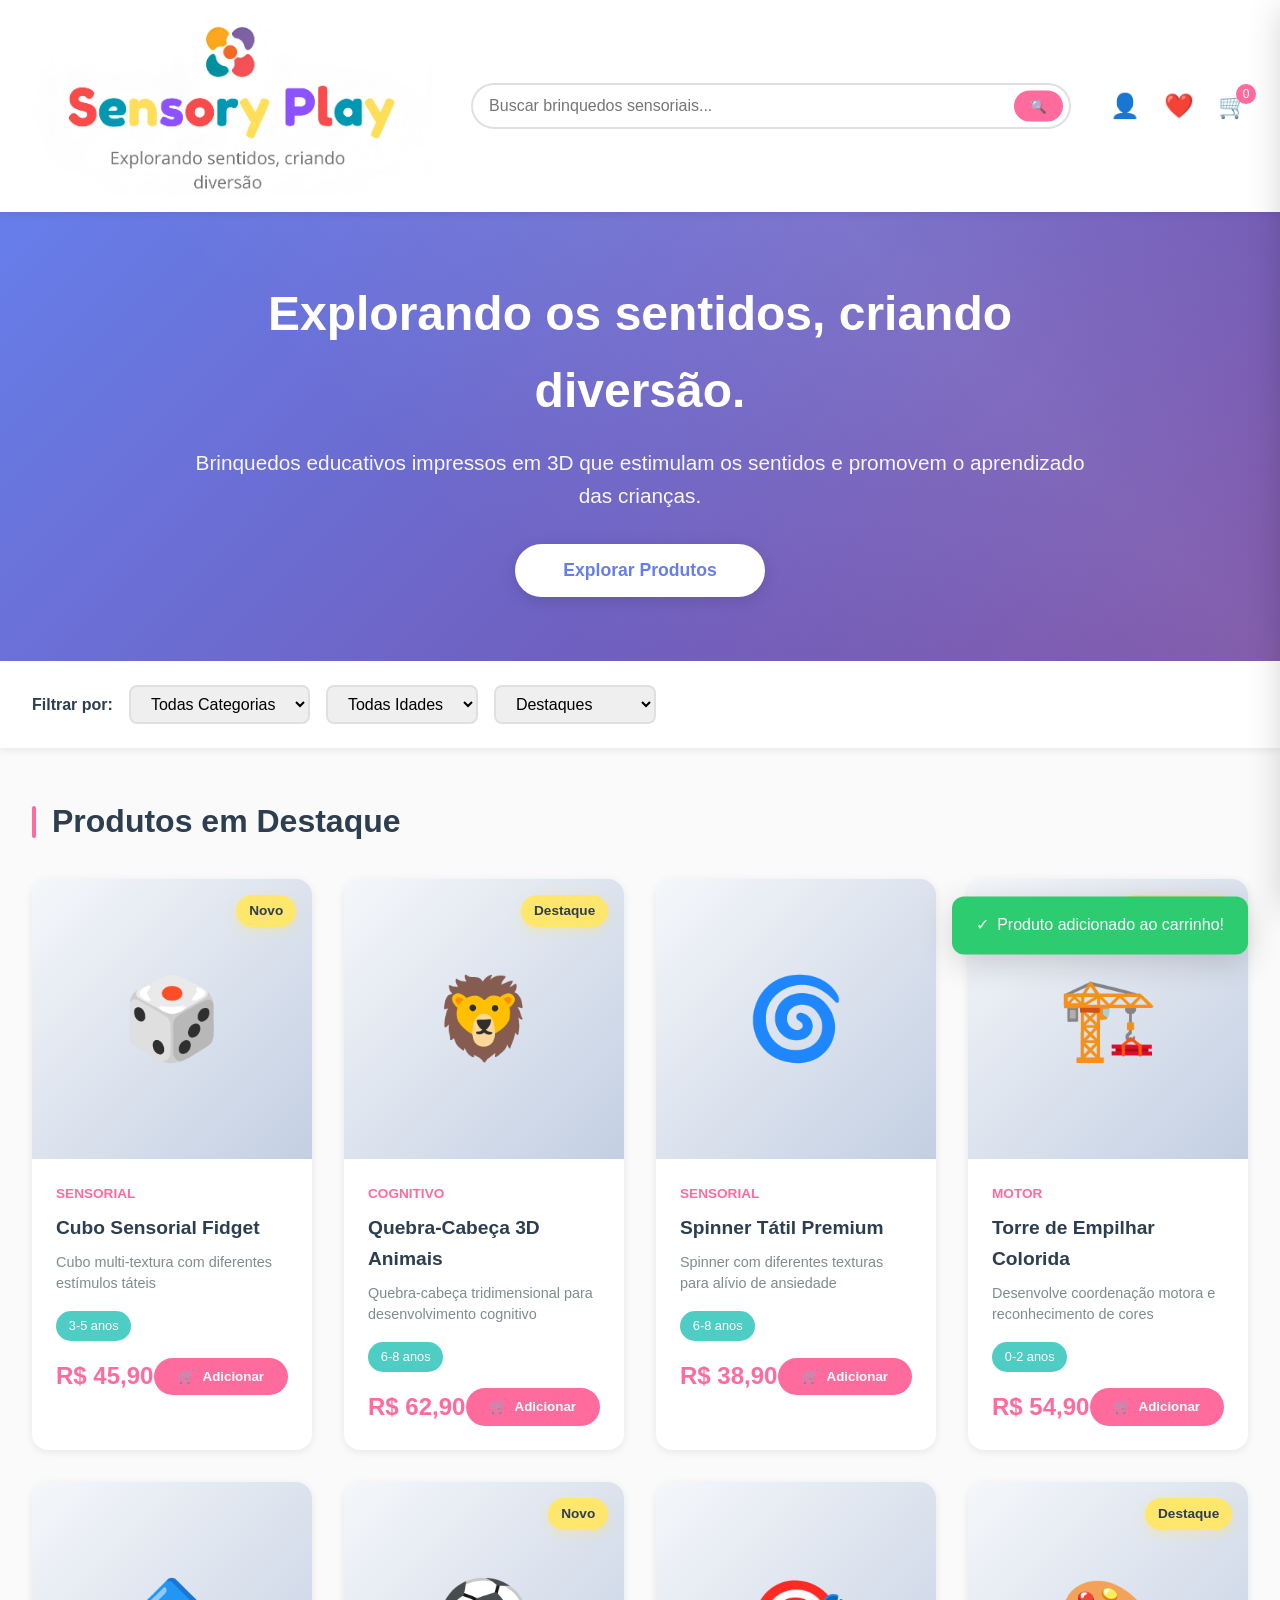
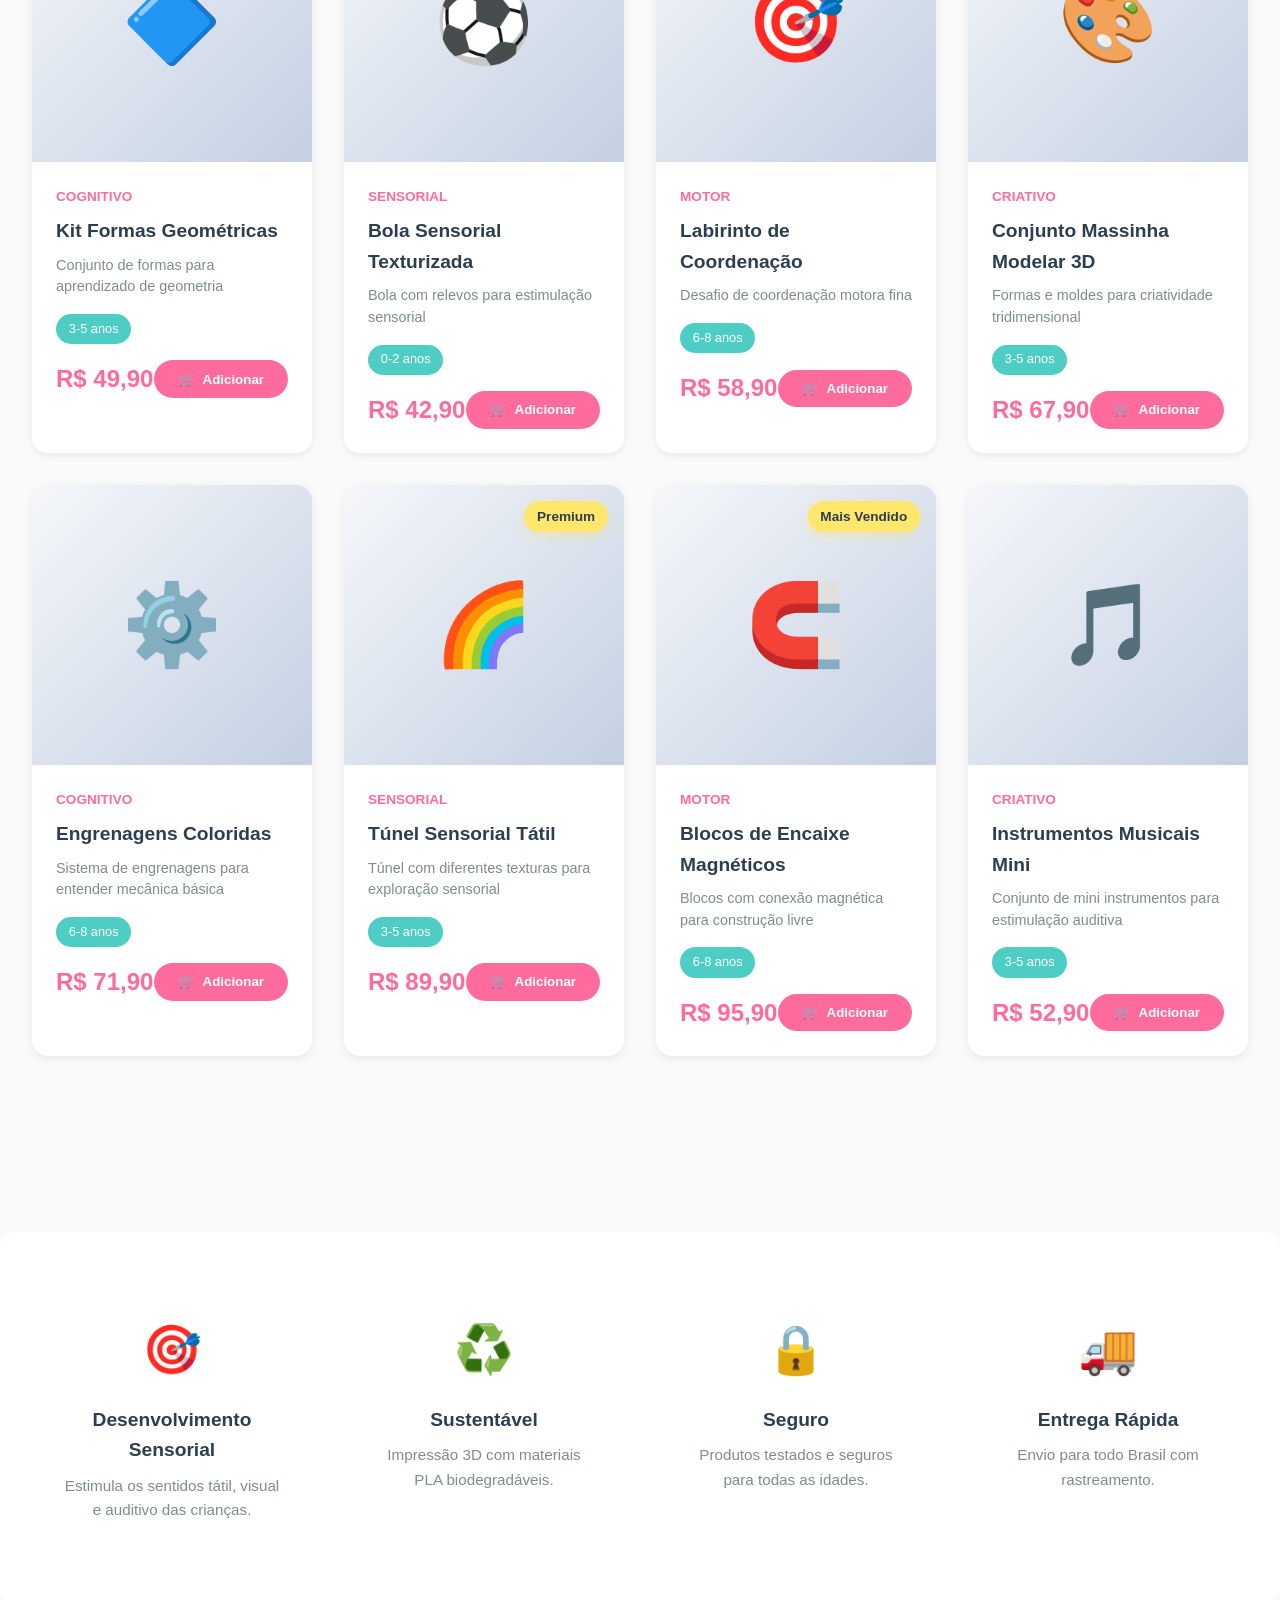
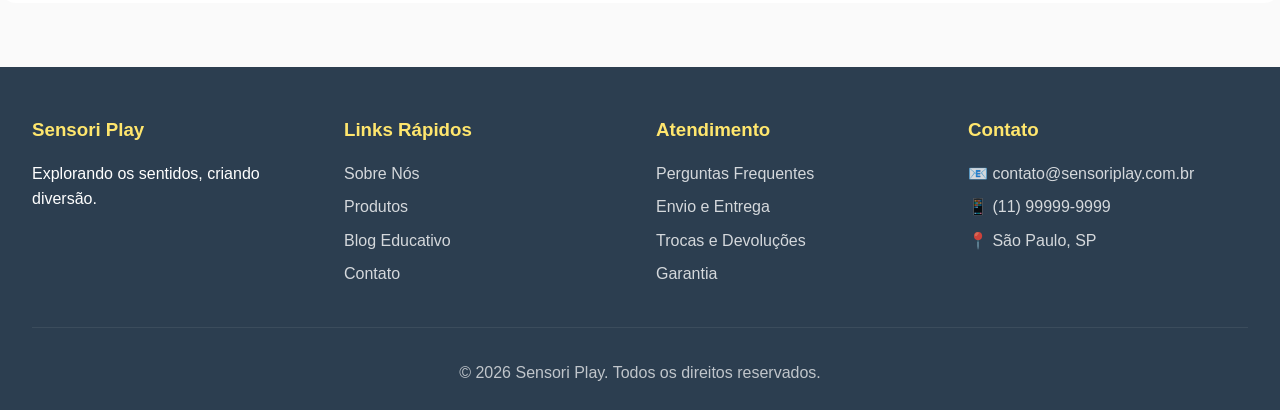
==== commit b56b9482: "ok" ====
--- a/index.html
+++ b/index.html
@@ -65,7 +65,7 @@
         }
 
         .logo-img {
-            height: 40px;
+            height: 180px;
         }
 
         .search-bar {
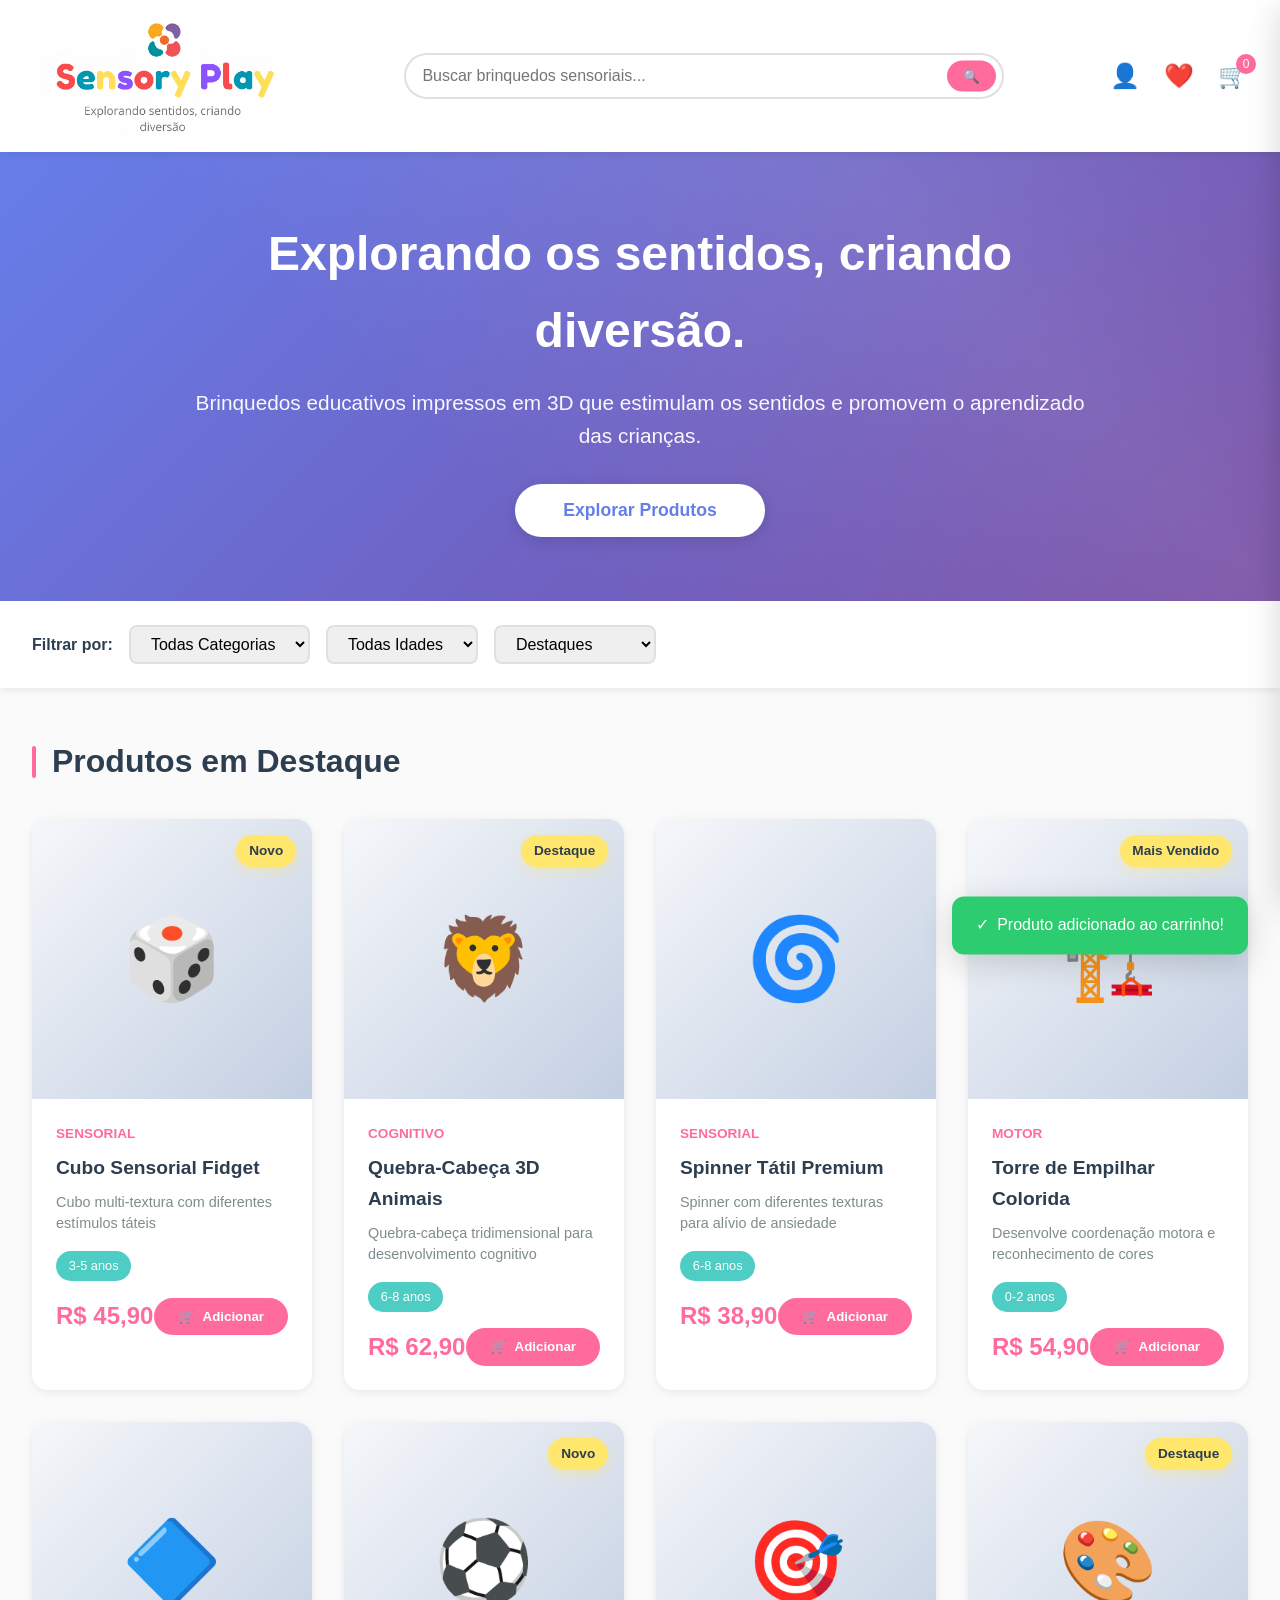
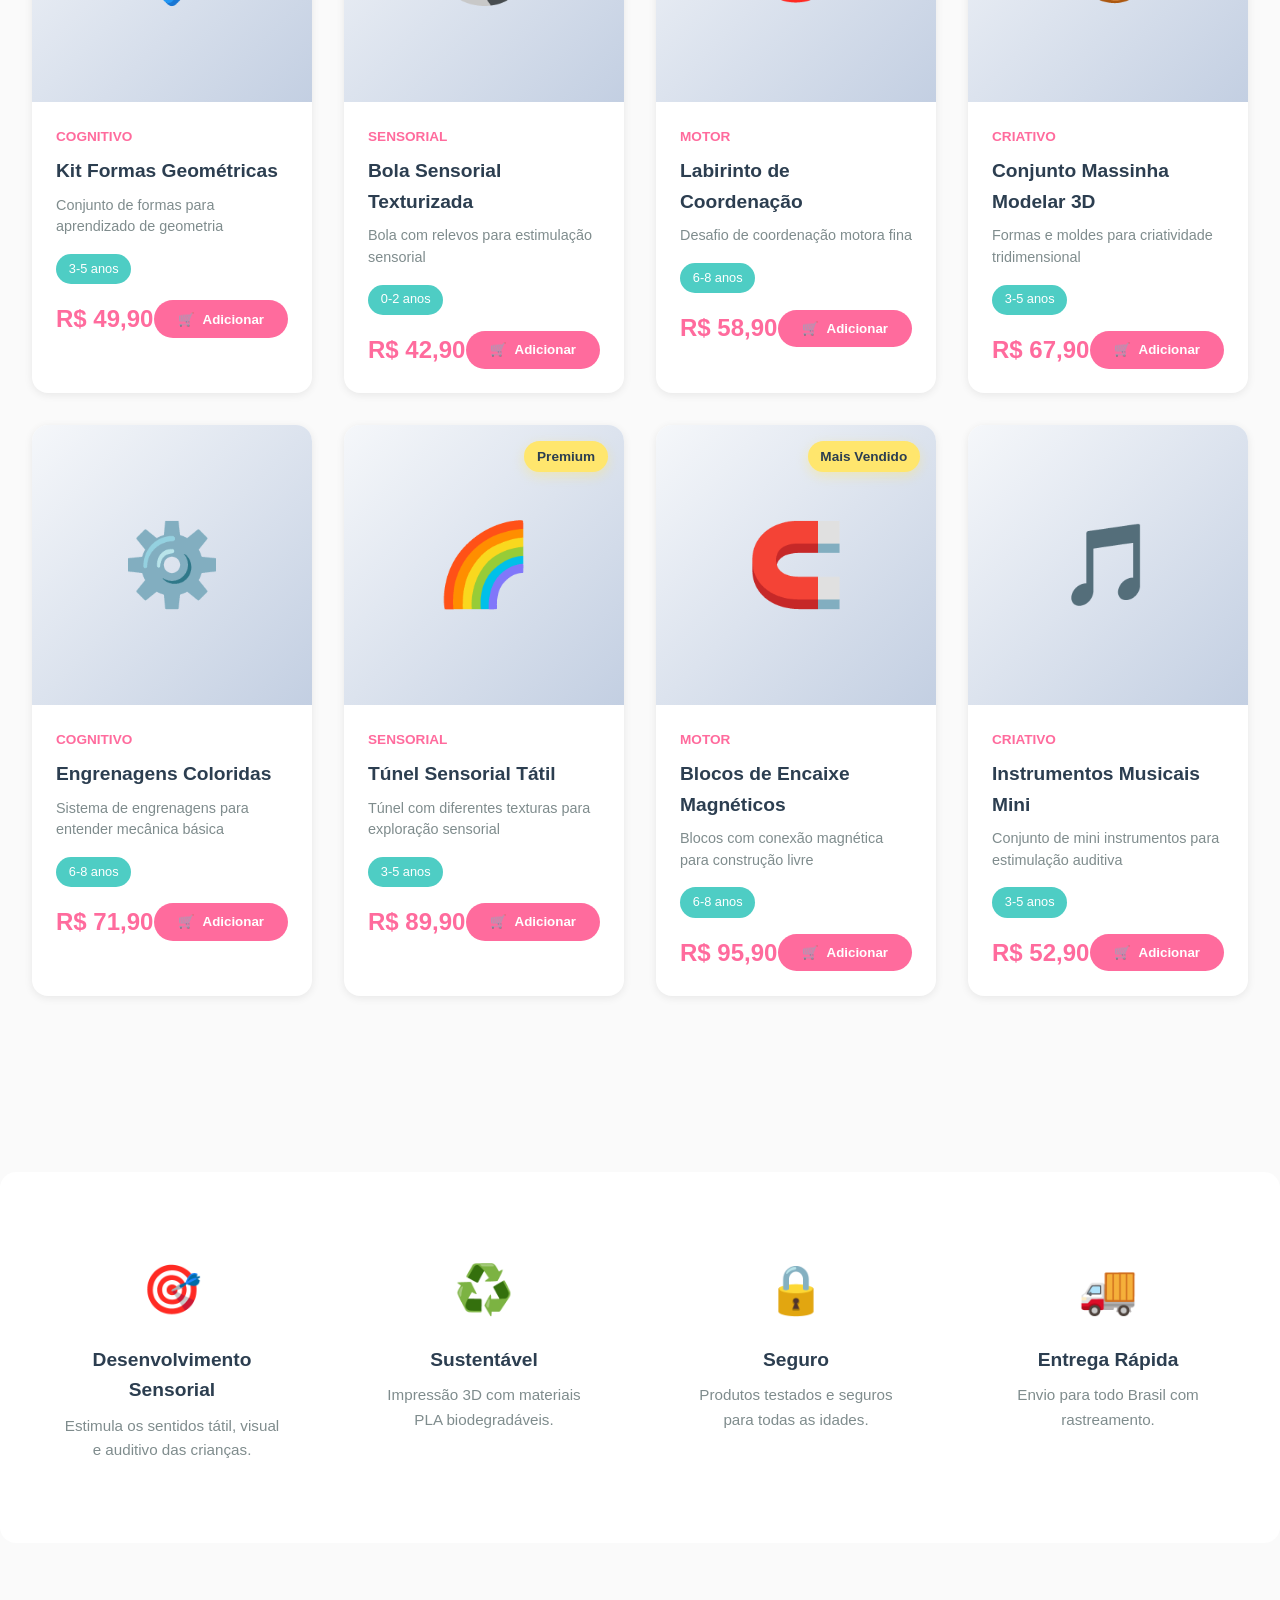
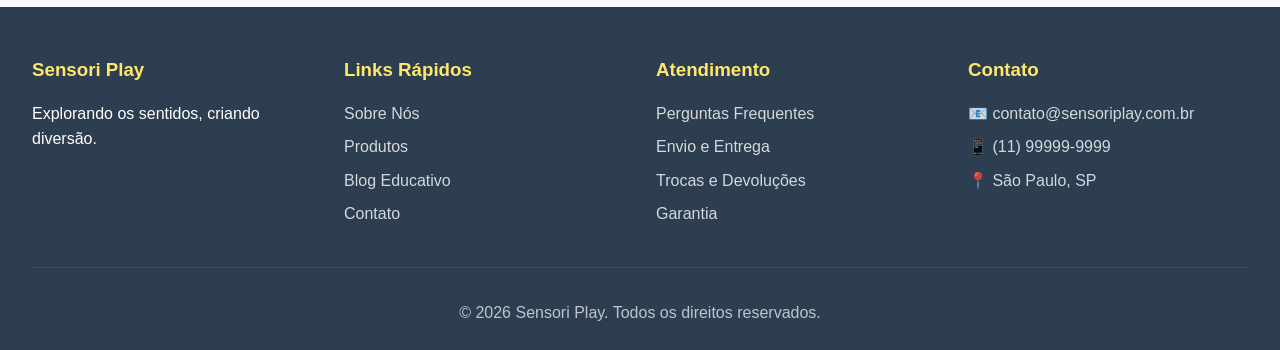
==== commit 2c684a48: "ok" ====
--- a/index.html
+++ b/index.html
@@ -65,7 +65,7 @@
         }
 
         .logo-img {
-            height: 180px;
+            height: 120px;
         }
 
         .search-bar {
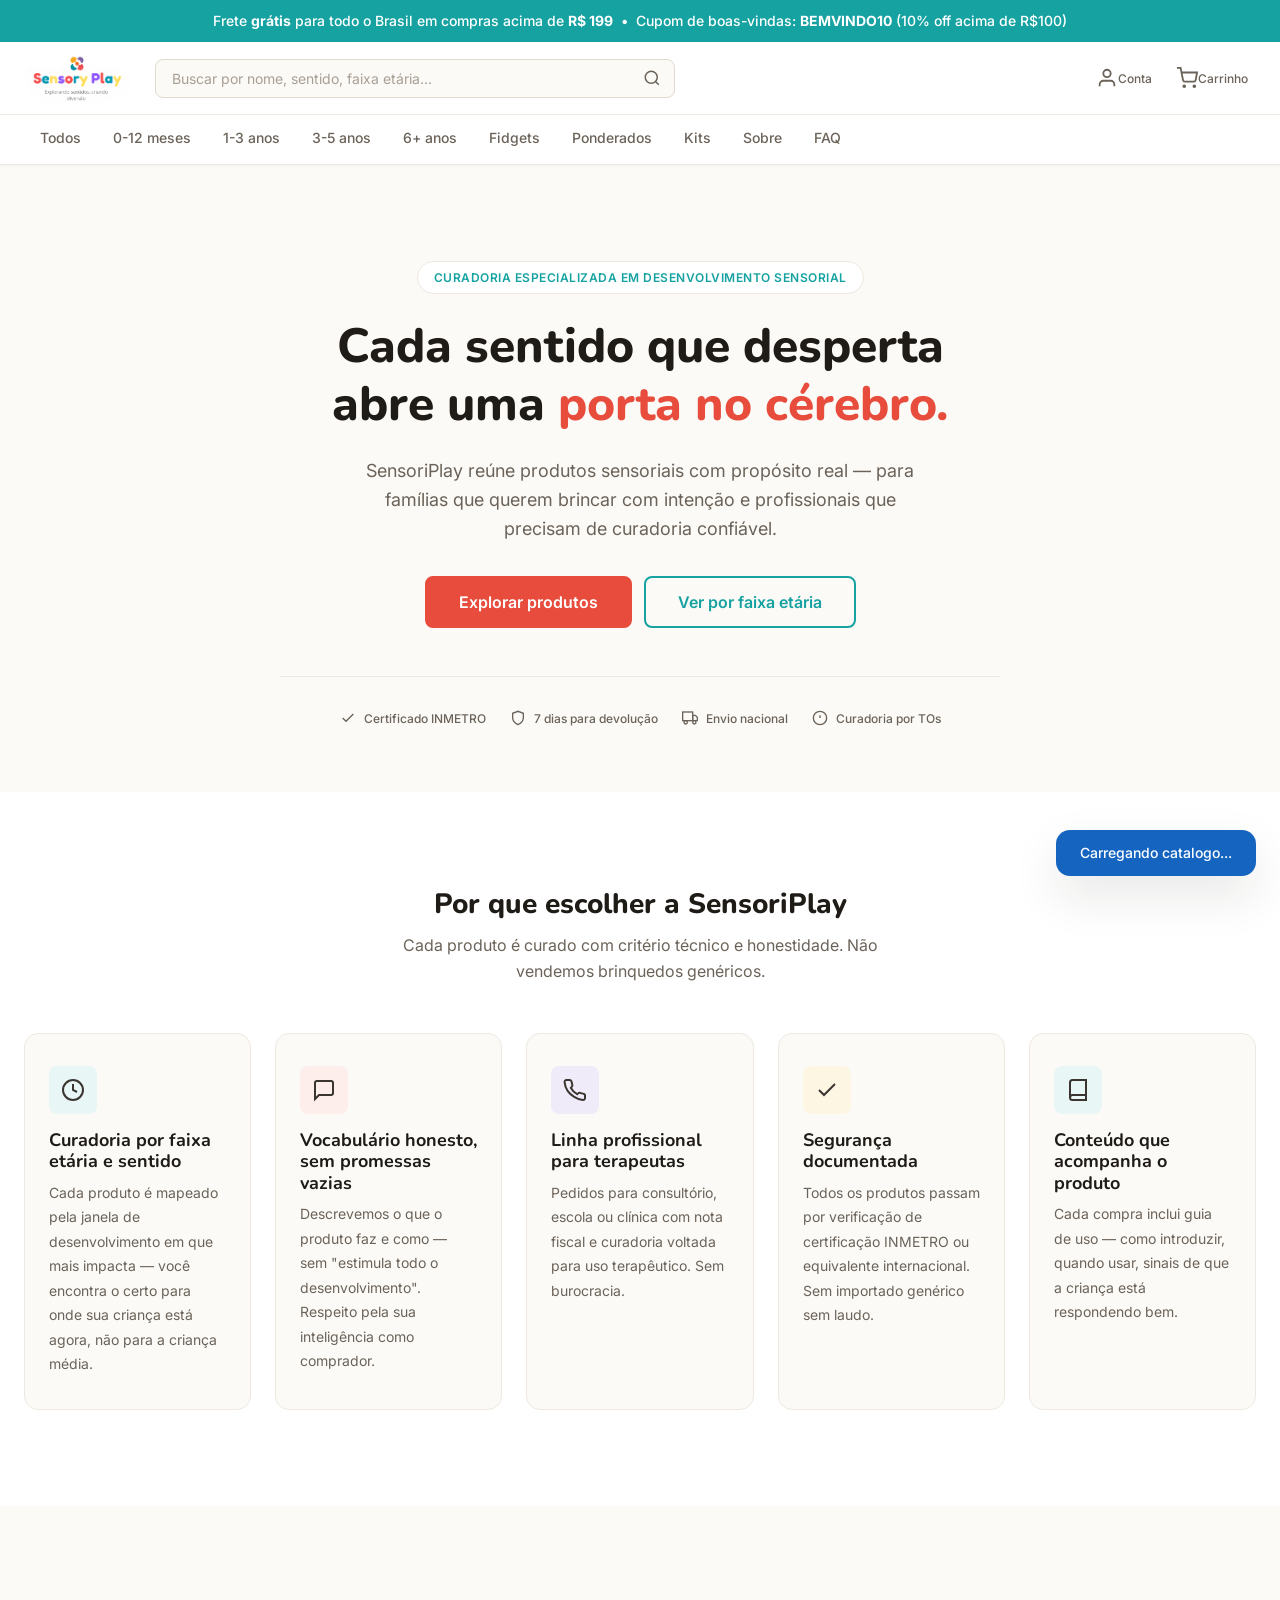
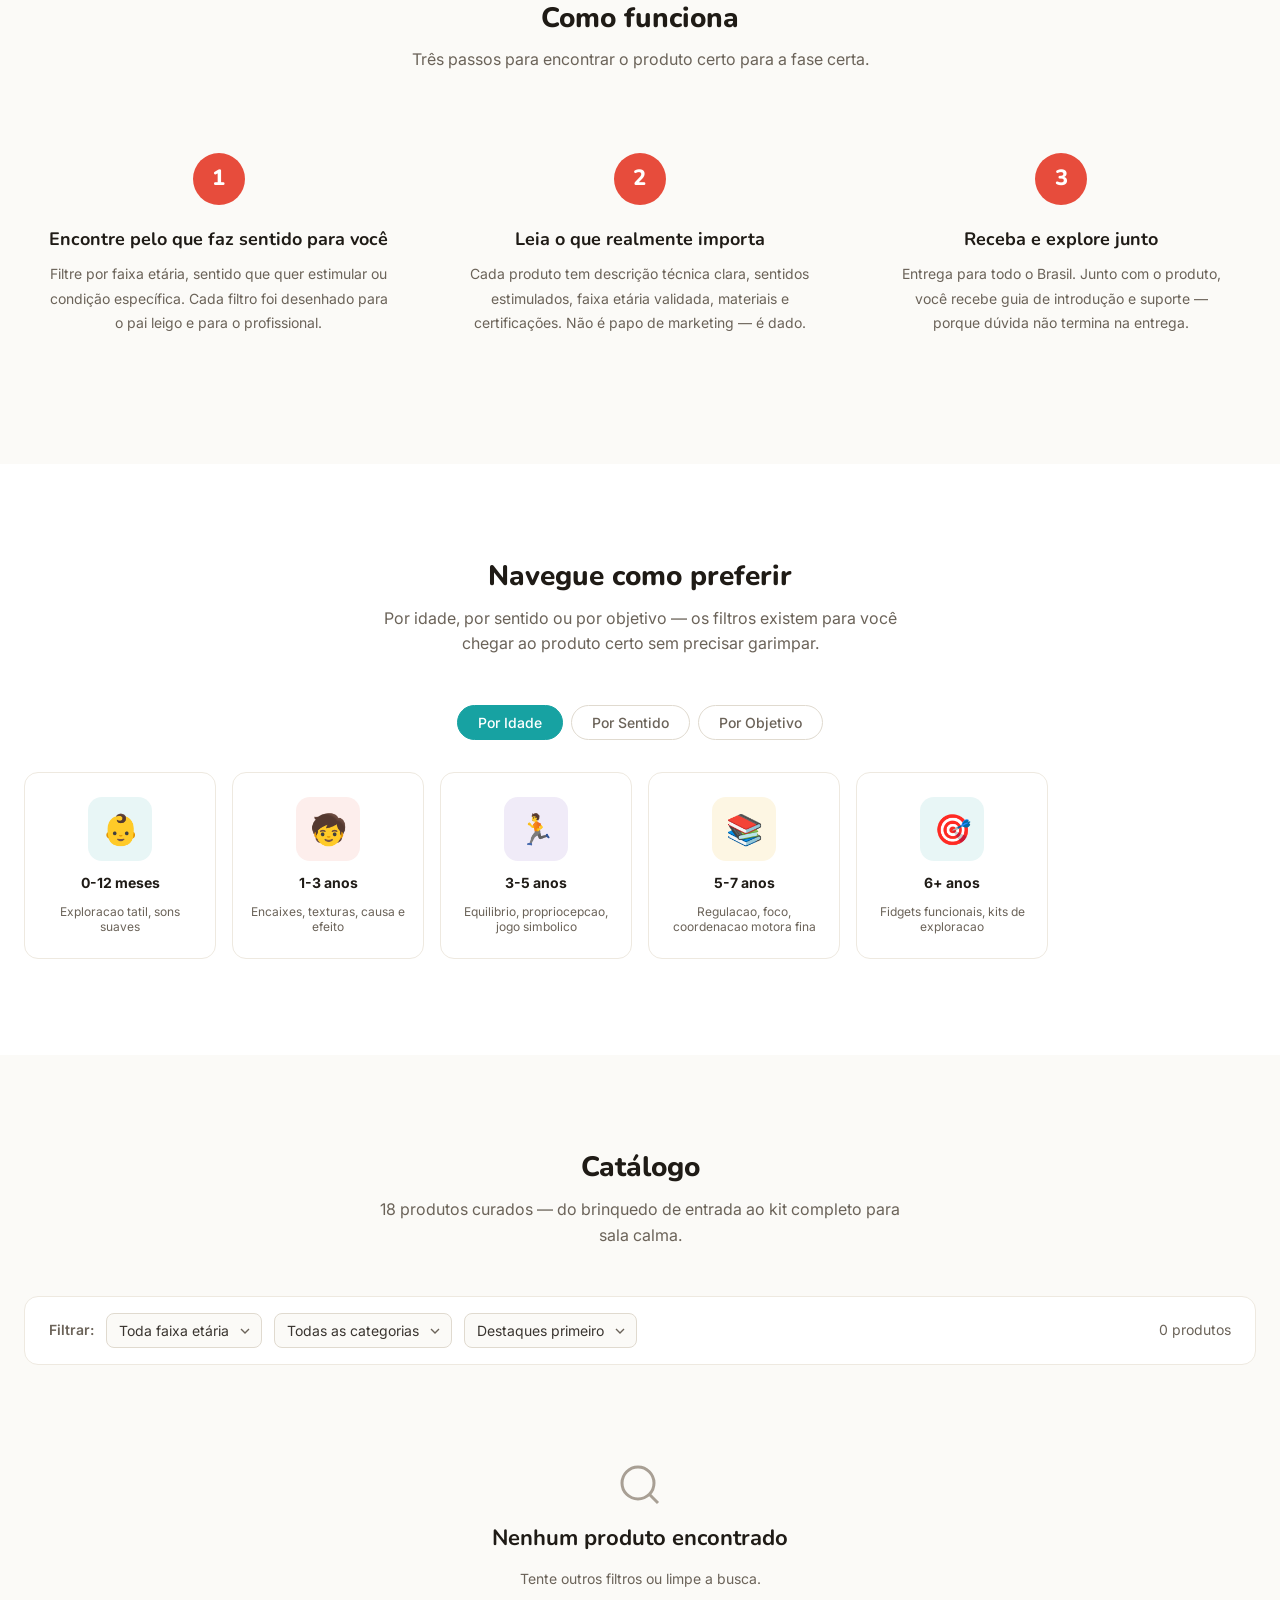
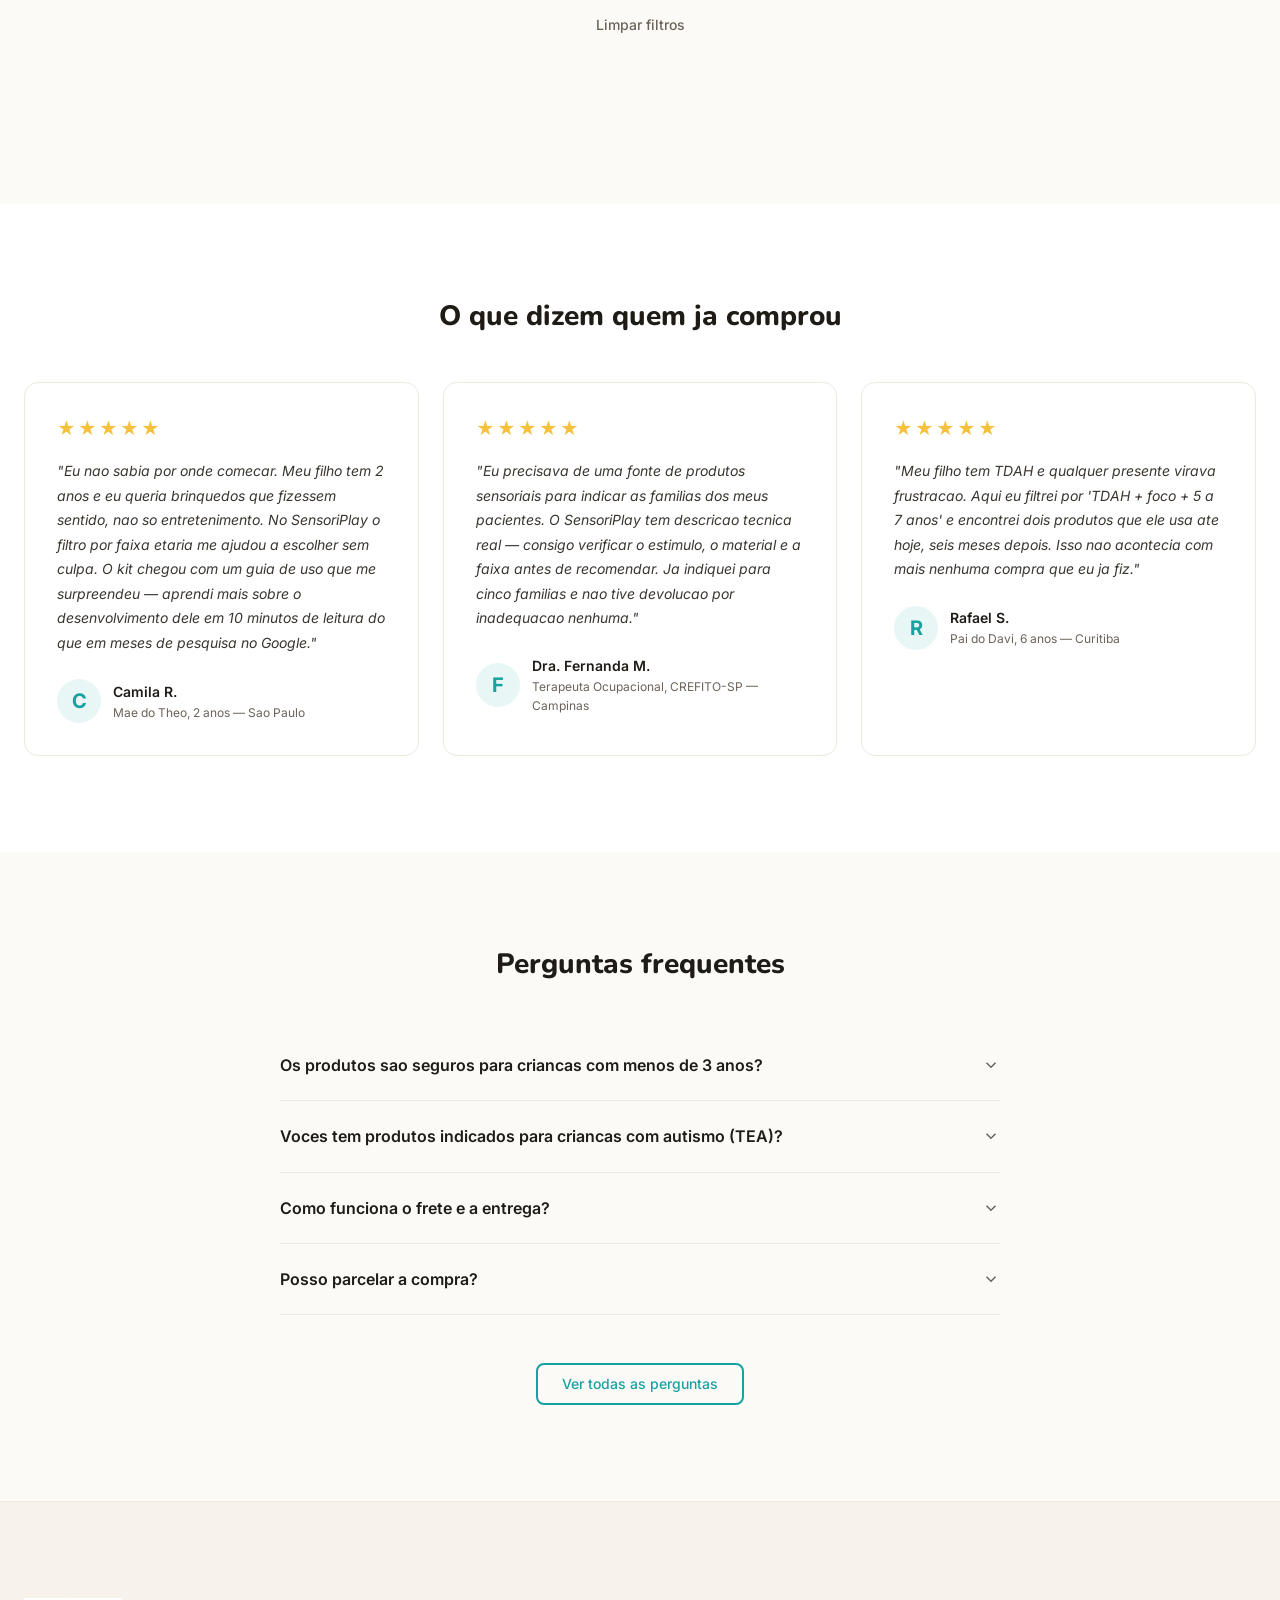
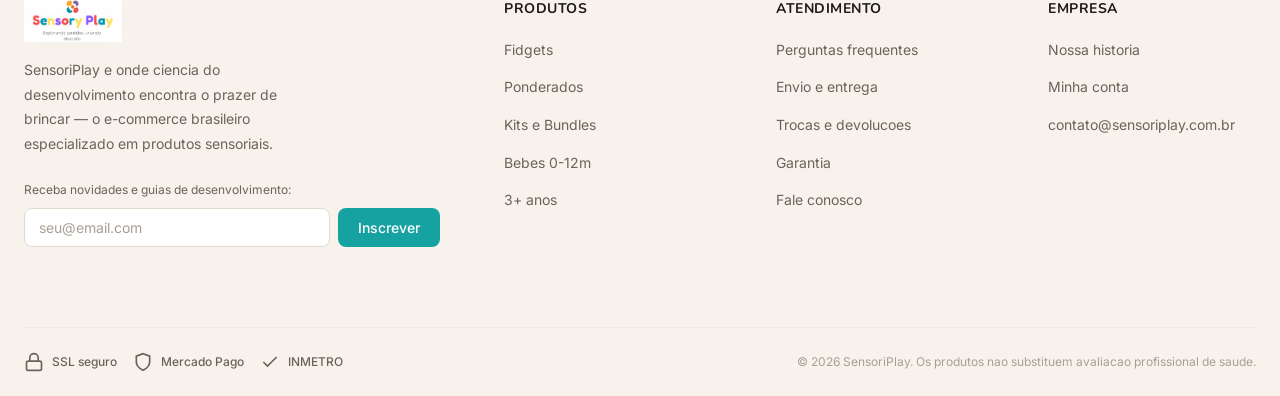
==== commit ec7d2ef2: "backup completo 21/04/2026 — mudanças pré-migração" ====
--- a/index.html
+++ b/index.html
@@ -1,1407 +1,1510 @@
 <!DOCTYPE html>
 <html lang="pt-BR">
 <head>
-    <meta charset="UTF-8">
-    <meta name="viewport" content="width=device-width, initial-scale=1.0">
-    <title>Sensori Play - Brinquedos Sensoriais & Educativos</title>
-    <style>
-        :root {
-            --color-primary: #FF6B9D;
-            --color-primary-dark: #E85588;
-            --color-secondary: #4ECDC4;
-            --color-accent: #FFE66D;
-            --color-bg: #FAFAFA;
-            --color-surface: #FFFFFF;
-            --color-text: #2C3E50;
-            --color-text-light: #7F8C8D;
-            --color-success: #2ECC71;
-            --shadow-sm: 0 2px 8px rgba(0,0,0,0.08);
-            --shadow-md: 0 4px 16px rgba(0,0,0,0.12);
-            --shadow-lg: 0 8px 32px rgba(0,0,0,0.16);
-        }
-
-        * {
-            margin: 0;
-            padding: 0;
-            box-sizing: border-box;
-        }
-
-        body {
-            font-family: 'Segoe UI', -apple-system, BlinkMacSystemFont, sans-serif;
-            background: var(--color-bg);
-            color: var(--color-text);
-            line-height: 1.6;
-        }
-
-        /* Header & Navigation */
-        .header {
-            background: var(--color-surface);
-            box-shadow: var(--shadow-sm);
-            position: sticky;
-            top: 0;
-            z-index: 100;
-        }
-
-        .nav-container {
-            max-width: 1400px;
-            margin: 0 auto;
-            padding: 1rem 2rem;
-            display: flex;
-            justify-content: space-between;
-            align-items: center;
-            gap: 2rem;
-        }
-
-        .logo {
-            display: flex;
-            align-items: center;
-            gap: 0.5rem;
-            cursor: pointer;
-            transition: transform 0.3s;
-        }
-
-        .logo:hover {
-            transform: scale(1.03);
-        }
-
-        .logo-img {
-            height: 120px;
-        }
-
-        .search-bar {
-            flex: 1;
-            max-width: 600px;
-            position: relative;
-        }
-
-        .search-input {
-            width: 100%;
-            padding: 0.75rem 3rem 0.75rem 1rem;
-            border: 2px solid #E0E0E0;
-            border-radius: 50px;
-            font-size: 1rem;
-            transition: all 0.3s;
-        }
-
-        .search-input:focus {
-            outline: none;
-            border-color: var(--color-primary);
-            box-shadow: 0 0 0 3px rgba(255, 107, 157, 0.1);
-        }
-
-        .search-btn {
-            position: absolute;
-            right: 0.5rem;
-            top: 50%;
-            transform: translateY(-50%);
-            background: var(--color-primary);
-            color: white;
-            border: none;
-            padding: 0.5rem 1rem;
-            border-radius: 50px;
-            cursor: pointer;
-            transition: background 0.3s;
-        }
-
-        .search-btn:hover {
-            background: var(--color-primary-dark);
-        }
-
-        .nav-icons {
-            display: flex;
-            gap: 1.5rem;
-            align-items: center;
-        }
-
-        .icon-btn {
-            background: none;
-            border: none;
-            font-size: 1.5rem;
-            cursor: pointer;
-            position: relative;
-            color: var(--color-text);
-            transition: color 0.3s;
-        }
-
-        .icon-btn:hover {
-            color: var(--color-primary);
-            transform: scale(1.15);
-        }
-
-        .icon-btn:active {
-            transform: scale(0.9);
-        }
-
-        .cart-count {
-            position: absolute;
-            top: -8px;
-            right: -8px;
-            background: var(--color-primary);
-            color: white;
-            font-size: 0.75rem;
-            padding: 0.2rem 0.4rem;
-            border-radius: 50%;
-            min-width: 20px;
-            text-align: center;
-            animation: pulse 1.5s ease-in-out infinite;
-        }
-
-        /* User panel */
-        .user-panel {
-            position: fixed;
-            top: 80px;
-            right: 1.5rem;
-            width: 320px;
-            background: var(--color-surface);
-            border-radius: 16px;
-            box-shadow: var(--shadow-lg);
-            padding: 1.5rem;
-            z-index: 210;
-            transform: translateY(-20px);
-            opacity: 0;
-            pointer-events: none;
-            transition: all 0.25s ease;
-        }
-
-        .user-panel.active {
-            transform: translateY(0);
-            opacity: 1;
-            pointer-events: auto;
-        }
-
-        .user-panel h3 {
-            margin-bottom: 0.5rem;
-        }
-
-        .user-panel p {
-            font-size: 0.9rem;
-            color: var(--color-text-light);
-            margin-bottom: 1rem;
-        }
-
-        .user-panel .user-actions {
-            display: flex;
-            flex-direction: column;
-            gap: 0.5rem;
-        }
-
-        .user-panel button {
-            width: 100%;
-            padding: 0.6rem 1rem;
-            border-radius: 999px;
-            border: 1px solid #E0E0E0;
-            background: #f8f8f8;
-            cursor: pointer;
-            font-size: 0.9rem;
-            display: flex;
-            align-items: center;
-            justify-content: center;
-            gap: 0.5rem;
-        }
-
-        .user-panel button.primary {
-            background: var(--color-primary);
-            border-color: var(--color-primary);
-            color: #fff;
-        }
-
-        .user-panel button:hover {
-            filter: brightness(0.97);
-        }
-
-        /* Hero Section */
-        .hero {
-            background: linear-gradient(135deg, #667eea 0%, #764ba2 100%);
-            color: white;
-            padding: 4rem 2rem;
-            text-align: center;
-            position: relative;
-            overflow: hidden;
-        }
-
-        .hero::before {
-            content: '';
-            position: absolute;
-            top: 0;
-            left: 0;
-            right: 0;
-            bottom: 0;
-            background: linear-gradient(45deg, transparent 30%, rgba(255,255,255,0.1) 50%, transparent 70%);
-            background-size: 200% 200%;
-            animation: shimmer 3s infinite;
-        }
-
-        .hero-content {
-            max-width: 900px;
-            margin: 0 auto;
-            position: relative;
-            z-index: 1;
-        }
-
-        .hero h1 {
-            font-size: 3rem;
-            margin-bottom: 1rem;
-            animation: fadeInUp 0.8s;
-        }
-
-        .hero p {
-            font-size: 1.3rem;
-            margin-bottom: 2rem;
-            opacity: 0.95;
-            animation: fadeInUp 0.8s 0.2s backwards;
-        }
-
-        .cta-btn {
-            background: white;
-            color: #667eea;
-            padding: 1rem 3rem;
-            border: none;
-            border-radius: 50px;
-            font-size: 1.1rem;
-            font-weight: 600;
-            cursor: pointer;
-            transition: all 0.3s;
-            box-shadow: var(--shadow-md);
-            animation: fadeInUp 0.8s 0.4s backwards;
-        }
-
-        .cta-btn:hover {
-            transform: translateY(-2px);
-            box-shadow: var(--shadow-lg);
-        }
-
-        /* Filter Bar */
-        .filter-bar {
-            background: var(--color-surface);
-            padding: 1.5rem 2rem;
-            box-shadow: var(--shadow-sm);
-        }
-
-        .filter-container {
-            max-width: 1400px;
-            margin: 0 auto;
-            display: flex;
-            gap: 1rem;
-            flex-wrap: wrap;
-            align-items: center;
-        }
-
-        .filter-label {
-            font-weight: 600;
-            color: var(--color-text);
-        }
-
-        .filter-select {
-            padding: 0.5rem 1rem;
-            border: 2px solid #E0E0E0;
-            border-radius: 8px;
-            font-size: 1rem;
-            cursor: pointer;
-            transition: border-color 0.3s;
-        }
-
-        .filter-select:focus {
-            outline: none;
-            border-color: var(--color-primary);
-        }
-
-        /* Main Content */
-        .main-content {
-            max-width: 1400px;
-            margin: 0 auto;
-            padding: 3rem 2rem;
-        }
-
-        .section-title {
-            font-size: 2rem;
-            margin-bottom: 2rem;
-            color: var(--color-text);
-            display: flex;
-            align-items: center;
-            gap: 1rem;
-        }
-
-        .section-title::before {
-            content: '';
-            width: 4px;
-            height: 2rem;
-            background: var(--color-primary);
-            border-radius: 2px;
-        }
-
-        /* Product Grid */
-        .product-grid {
-            display: grid;
-            grid-template-columns: repeat(auto-fill, minmax(280px, 1fr));
-            gap: 2rem;
-            margin-bottom: 4rem;
-        }
-
-        .product-card {
-            background: var(--color-surface);
-            border-radius: 16px;
-            overflow: hidden;
-            box-shadow: var(--shadow-sm);
-            transition: all 0.3s;
-            cursor: pointer;
-            position: relative;
-        }
-
-        .product-card {
-            animation: fadeInUp 0.6s ease-out backwards;
-        }
-
-        .product-card:nth-child(1) { animation-delay: 0.1s; }
-        .product-card:nth-child(2) { animation-delay: 0.2s; }
-        .product-card:nth-child(3) { animation-delay: 0.3s; }
-        .product-card:nth-child(4) { animation-delay: 0.4s; }
-        .product-card:nth-child(5) { animation-delay: 0.5s; }
-        .product-card:nth-child(6) { animation-delay: 0.6s; }
-
-        .product-card:hover {
-            transform: translateY(-8px) scale(1.02);
-            box-shadow: var(--shadow-lg);
-        }
-
-        .product-card:hover .product-image {
-            transform: scale(1.1);
-        }
-
-        .product-badge {
-            position: absolute;
-            top: 1rem;
-            right: 1rem;
-            background: var(--color-accent);
-            color: var(--color-text);
-            padding: 0.3rem 0.8rem;
-            border-radius: 20px;
-            font-size: 0.85rem;
-            font-weight: 600;
-            z-index: 10;
-            animation: bounce 2s ease-in-out infinite;
-            box-shadow: 0 4px 12px rgba(255, 230, 109, 0.4);
-        }
-
-        .product-image {
-            width: 100%;
-            height: 280px;
-            object-fit: cover;
-            background: linear-gradient(135deg, #f5f7fa 0%, #c3cfe2 100%);
-            display: flex;
-            align-items: center;
-            justify-content: center;
-            font-size: 5rem;
-            transition: transform 0.3s ease;
-            overflow: hidden;
-        }
-
-        .product-info {
-            padding: 1.5rem;
-        }
-
-        .product-category {
-            color: var(--color-primary);
-            font-size: 0.85rem;
-            font-weight: 600;
-            text-transform: uppercase;
-            margin-bottom: 0.5rem;
-        }
-
-        .product-name {
-            font-size: 1.2rem;
-            font-weight: 600;
-            margin-bottom: 0.5rem;
-            color: var(--color-text);
-        }
-
-        .product-description {
-            font-size: 0.9rem;
-            color: var(--color-text-light);
-            margin-bottom: 1rem;
-            line-height: 1.5;
-        }
-
-        .product-age {
-            display: inline-block;
-            background: var(--color-secondary);
-            color: white;
-            padding: 0.3rem 0.8rem;
-            border-radius: 20px;
-            font-size: 0.8rem;
-            margin-bottom: 1rem;
-        }
-
-        .product-footer {
-            display: flex;
-            justify-content: space-between;
-            align-items: center;
-        }
-
-        .product-price {
-            font-size: 1.5rem;
-            font-weight: 700;
-            color: var(--color-primary);
-        }
-
-        .add-to-cart {
-            background: var(--color-primary);
-            color: white;
-            border: none;
-            padding: 0.7rem 1.5rem;
-            border-radius: 50px;
-            cursor: pointer;
-            font-weight: 600;
-            transition: all 0.3s;
-            display: flex;
-            align-items: center;
-            gap: 0.5rem;
-        }
-
-        .add-to-cart:hover {
-            background: var(--color-primary-dark);
-            transform: scale(1.05);
-            box-shadow: 0 6px 20px rgba(255, 107, 157, 0.4);
-        }
-
-        .add-to-cart:active {
-            transform: scale(0.95);
-        }
-
-        /* Features Section */
-        .features {
-            background: var(--color-surface);
-            padding: 3rem 2rem;
-            margin: 4rem 0;
-            border-radius: 16px;
-        }
-
-        .features-grid {
-            max-width: 1400px;
-            margin: 0 auto;
-            display: grid;
-            grid-template-columns: repeat(auto-fit, minmax(250px, 1fr));
-            gap: 2rem;
-        }
-
-        .feature-card {
-            text-align: center;
-            padding: 2rem;
-            transition: all 0.3s;
-            border-radius: 12px;
-        }
-
-        .feature-card:hover {
-            background: rgba(255, 107, 157, 0.05);
-            transform: translateY(-5px);
-        }
-
-        .feature-icon {
-            font-size: 3rem;
-            margin-bottom: 1rem;
-            display: inline-block;
-            transition: transform 0.3s;
-        }
-
-        .feature-card:hover .feature-icon {
-            transform: scale(1.2) rotate(5deg);
-        }
-
-        .feature-title {
-            font-size: 1.2rem;
-            font-weight: 600;
-            margin-bottom: 0.5rem;
-        }
-
-        .feature-text {
-            color: var(--color-text-light);
-            font-size: 0.95rem;
-        }
-
-        /* Cart Sidebar */
-        .cart-sidebar {
-            position: fixed;
-            right: -400px;
-            top: 0;
-            width: 400px;
-            height: 100vh;
-            background: var(--color-surface);
-            box-shadow: var(--shadow-lg);
-            transition: right 0.3s;
-            z-index: 200;
-            display: flex;
-            flex-direction: column;
-        }
-
-        .cart-sidebar.active {
-            right: 0;
-        }
-
-        .cart-header {
-            padding: 1.5rem;
-            border-bottom: 2px solid #E0E0E0;
-            display: flex;
-            justify-content: space-between;
-            align-items: center;
-        }
-
-        .cart-header h2 {
-            font-size: 1.5rem;
-        }
-
-        .close-cart {
-            background: none;
-            border: none;
-            font-size: 1.5rem;
-            cursor: pointer;
-            color: var(--color-text-light);
-            transition: color 0.3s;
-        }
-
-        .close-cart:hover {
-            color: var(--color-text);
-        }
-
-        .cart-items {
-            flex: 1;
-            overflow-y: auto;
-            padding: 1.5rem;
-        }
-
-        .cart-item {
-            display: flex;
-            gap: 1rem;
-            padding: 1rem;
-            border-bottom: 1px solid #E0E0E0;
-        }
-
-        .cart-item-image {
-            width: 80px;
-            height: 80px;
-            border-radius: 8px;
-            background: linear-gradient(135deg, #f5f7fa 0%, #c3cfe2 100%);
-            display: flex;
-            align-items: center;
-            justify-content: center;
-            font-size: 2rem;
-        }
-
-        .cart-item-info {
-            flex: 1;
-        }
-
-        .cart-item-name {
-            font-weight: 600;
-            margin-bottom: 0.25rem;
-        }
-
-        .cart-item-price {
-            color: var(--color-primary);
-            font-weight: 600;
-        }
-
-        .cart-item-controls {
-            display: flex;
-            align-items: center;
-            gap: 0.5rem;
-            margin-top: 0.5rem;
-        }
-
-        .qty-btn {
-            background: var(--color-bg);
-            border: none;
-            width: 28px;
-            height: 28px;
-            border-radius: 50%;
-            cursor: pointer;
-            font-weight: 600;
-            transition: background 0.3s;
-        }
-
-        .qty-btn:hover {
-            background: #E0E0E0;
-        }
-
-        .qty-display {
-            min-width: 30px;
-            text-align: center;
-            font-weight: 600;
-        }
-
-        .remove-item {
-            background: none;
-            border: none;
-            color: #E74C3C;
-            cursor: pointer;
-            font-size: 1.2rem;
-            margin-left: auto;
-        }
-
-        .cart-footer {
-            padding: 1.5rem;
-            border-top: 2px solid #E0E0E0;
-            background: var(--color-bg);
-        }
-
-        .cart-total {
-            display: flex;
-            justify-content: space-between;
-            font-size: 1.5rem;
-            font-weight: 700;
-            margin-bottom: 1rem;
-        }
-
-        .checkout-btn {
-            width: 100%;
-            background: var(--color-success);
-            color: white;
-            border: none;
-            padding: 1rem;
-            border-radius: 12px;
-            font-size: 1.1rem;
-            font-weight: 600;
-            cursor: pointer;
-            transition: all 0.3s;
-        }
-
-        .checkout-btn:hover {
-            background: #27AE60;
-            transform: translateY(-2px);
-        }
-
-        .cart-empty {
-            text-align: center;
-            padding: 3rem 1.5rem;
-            color: var(--color-text-light);
-        }
-
-        .cart-empty-icon {
-            font-size: 4rem;
-            margin-bottom: 1rem;
-            opacity: 0.3;
-        }
-
-        /* Overlay */
-        .overlay {
-            position: fixed;
-            top: 0;
-            left: 0;
-            width: 100%;
-            height: 100%;
-            background: rgba(0, 0, 0, 0.5);
-            opacity: 0;
-            visibility: hidden;
-            transition: all 0.3s;
-            z-index: 150;
-        }
-
-        .overlay.active {
-            opacity: 1;
-            visibility: visible;
-        }
-
-        /* Footer */
-        .footer {
-            background: var(--color-text);
-            color: white;
-            padding: 3rem 2rem 1.5rem;
-            margin-top: 4rem;
-        }
-
-        .footer-content {
-            max-width: 1400px;
-            margin: 0 auto;
-            display: grid;
-            grid-template-columns: repeat(auto-fit, minmax(250px, 1fr));
-            gap: 2rem;
-            margin-bottom: 2rem;
-        }
-
-        .footer-section h3 {
-            margin-bottom: 1rem;
-            color: var(--color-accent);
-        }
-
-        .footer-section ul {
-            list-style: none;
-        }
-
-        .footer-section li {
-            margin-bottom: 0.5rem;
-            opacity: 0.8;
-        }
-
-        .footer-section a {
-            color: white;
-            text-decoration: none;
-            transition: opacity 0.3s;
-        }
-
-        .footer-section a:hover {
-            opacity: 1;
-            color: var(--color-accent);
-        }
-
-        .footer-bottom {
-            text-align: center;
-            padding-top: 2rem;
-            border-top: 1px solid rgba(255, 255, 255, 0.1);
-            opacity: 0.7;
-        }
-
-        /* Animations */
-        @keyframes fadeInUp {
-            from {
-                opacity: 0;
-                transform: translateY(30px);
-            }
-            to {
-                opacity: 1;
-                transform: translateY(0);
-            }
-        }
-
-        @keyframes pulse {
-            0%, 100% {
-                transform: scale(1);
-            }
-            50% {
-                transform: scale(1.05);
-            }
-        }
-
-        @keyframes shimmer {
-            0% {
-                background-position: -1000px 0;
-            }
-            100% {
-                background-position: 1000px 0;
-            }
-        }
-
-        @keyframes bounce {
-            0%, 100% {
-                transform: translateY(0);
-            }
-            25% {
-                transform: translateY(-10px);
-            }
-            75% {
-                transform: translateY(-5px);
-            }
-        }
-
-        /* Responsive */
-        @media (max-width: 768px) {
-            .nav-container {
-                flex-wrap: wrap;
-                padding: 1rem;
-            }
-
-            .search-bar {
-                order: 3;
-                flex: 1 1 100%;
-                margin-top: 1rem;
-            }
-
-            .hero h1 {
-                font-size: 2rem;
-            }
-
-            .hero p {
-                font-size: 1rem;
-            }
-
-            .product-grid {
-                grid-template-columns: repeat(auto-fill, minmax(160px, 1fr));
-                gap: 1rem;
-            }
-
-            .cart-sidebar {
-                width: 100%;
-                right: -100%;
-            }
-
-            .filter-container {
-                flex-direction: column;
-                align-items: stretch;
-            }
-
-            .filter-select {
-                width: 100%;
-            }
-        }
-
-        .notification {
-            position: fixed;
-            bottom: 2rem;
-            right: 2rem;
-            background: var(--color-success);
-            color: white;
-            padding: 1rem 1.5rem;
-            border-radius: 12px;
-            box-shadow: var(--shadow-lg);
-            transform: translateY(150%);
-            transition: transform 0.3s;
-            z-index: 300;
-            display: flex;
-            align-items: center;
-            gap: 0.5rem;
-        }
-
-        .notification.show {
-            transform: translateY(0);
-        }
-    </style>
+  <meta charset="UTF-8">
+  <meta name="viewport" content="width=device-width, initial-scale=1.0">
+  <title>SensoriPlay — Brinquedos Sensoriais com Propósito Real</title>
+  <meta name="description" content="SensoriPlay reúne produtos sensoriais curados por faixa etária, sentido e objetivo — para famílias e profissionais que querem brincar com intenção.">
+  <meta property="og:title" content="SensoriPlay — Brinquedos Sensoriais com Propósito Real">
+  <meta property="og:description" content="Curadoria de produtos sensoriais para crianças 0-10 anos. Filtros por idade, sentido e objetivo. Descrições técnicas honestas.">
+  <meta property="og:image" content="/assets/sensori-play-logo.png">
+  <meta property="og:type" content="website">
+  <link rel="icon" href="/assets/sensori-play-logo.png" type="image/png">
+  <link rel="preconnect" href="https://fonts.googleapis.com">
+  <link rel="preconnect" href="https://fonts.gstatic.com" crossorigin>
+  <link href="https://fonts.googleapis.com/css2?family=Nunito:wght@400;600;700;800&family=Inter:wght@400;500;600&display=swap" rel="stylesheet">
+  <link rel="stylesheet" href="/assets/design-tokens.css">
+  <link rel="stylesheet" href="/assets/base.css">
+  <link rel="stylesheet" href="/assets/components.css">
+  <style>
+    /* Estilos específicos desta página */
+
+    /* Benefit icon cores alternadas */
+    .benefit-card:nth-child(1) .benefit-icon-wrap { background: var(--teal-soft); }
+    .benefit-card:nth-child(2) .benefit-icon-wrap { background: var(--coral-soft); }
+    .benefit-card:nth-child(3) .benefit-icon-wrap { background: var(--purple-soft); }
+    .benefit-card:nth-child(4) .benefit-icon-wrap { background: var(--yellow-soft); }
+    .benefit-card:nth-child(5) .benefit-icon-wrap { background: var(--teal-soft); }
+
+    /* Grid de benefícios */
+    .benefits-grid {
+      display: grid;
+      grid-template-columns: repeat(auto-fit, minmax(220px, 1fr));
+      gap: var(--sp-5);
+    }
+
+    /* Grid de steps */
+    .steps-grid {
+      display: grid;
+      grid-template-columns: repeat(auto-fit, minmax(260px, 1fr));
+      gap: var(--sp-6);
+    }
+
+    /* Cat grid */
+    .cat-tabs {
+      display: flex;
+      gap: var(--sp-2);
+      justify-content: center;
+      flex-wrap: wrap;
+      margin-bottom: var(--sp-6);
+    }
+
+    .cat-tab {
+      padding: 8px 20px;
+      border-radius: var(--r-pill);
+      border: 1px solid var(--border-strong);
+      background: var(--white);
+      font-size: var(--text-sm);
+      font-weight: 500;
+      color: var(--muted);
+      cursor: pointer;
+      transition:
+        background var(--transition-base),
+        border-color var(--transition-base),
+        color var(--transition-base);
+    }
+
+    .cat-tab:hover { background: var(--teal-soft); color: var(--teal); }
+    .cat-tab.active {
+      background: var(--teal);
+      border-color: var(--teal);
+      color: var(--white);
+    }
+
+    .cat-tab:focus-visible {
+      outline: 3px solid var(--coral);
+      outline-offset: 3px;
+    }
+
+    .cat-grid {
+      display: grid;
+      grid-template-columns: repeat(auto-fill, minmax(180px, 1fr));
+      gap: var(--sp-4);
+    }
+
+    /* Product grid */
+    .product-grid {
+      display: grid;
+      grid-template-columns: repeat(auto-fill, minmax(260px, 1fr));
+      gap: var(--sp-5);
+    }
+
+    /* Testimonials grid */
+    .testimonials-grid {
+      display: grid;
+      grid-template-columns: repeat(auto-fit, minmax(300px, 1fr));
+      gap: var(--sp-5);
+    }
+
+    /* User panel dropdown */
+    .user-panel {
+      position: fixed;
+      top: 80px;
+      right: var(--sp-5);
+      width: 300px;
+      background: var(--white);
+      border: 1px solid var(--border);
+      border-radius: var(--r-md);
+      box-shadow: var(--shadow-lg);
+      padding: var(--sp-5);
+      z-index: var(--z-dropdown);
+      opacity: 0;
+      visibility: hidden;
+      transform: translateY(-8px);
+      transition:
+        opacity var(--transition-base),
+        visibility var(--transition-base),
+        transform var(--transition-base);
+    }
+
+    .user-panel.open {
+      opacity: 1;
+      visibility: visible;
+      transform: translateY(0);
+    }
+
+    .user-panel h3 {
+      font-family: var(--f-display);
+      font-size: var(--text-lg);
+      font-weight: 700;
+      margin-bottom: var(--sp-2);
+    }
+
+    .user-panel p {
+      font-size: var(--text-sm);
+      color: var(--muted);
+      margin-bottom: var(--sp-4);
+    }
+
+    .user-panel-btns {
+      display: flex;
+      flex-direction: column;
+      gap: var(--sp-2);
+    }
+
+    .user-panel-btns .btn { width: 100%; }
+
+    /* Modal de produto */
+    .modal-overlay {
+      position: fixed;
+      inset: 0;
+      background: rgba(31,27,22,0.6);
+      z-index: var(--z-modal);
+      display: flex;
+      align-items: center;
+      justify-content: center;
+      padding: var(--sp-5);
+      opacity: 0;
+      visibility: hidden;
+      transition:
+        opacity var(--transition-slow),
+        visibility var(--transition-slow);
+    }
+
+    .modal-overlay.open { opacity: 1; visibility: visible; }
+
+    .modal {
+      background: var(--white);
+      border-radius: var(--r-lg);
+      max-width: 780px;
+      width: 100%;
+      max-height: 90vh;
+      overflow-y: auto;
+      box-shadow: var(--shadow-lg);
+      transform: translateY(20px);
+      transition: transform var(--transition-slow);
+    }
+
+    .modal-overlay.open .modal { transform: translateY(0); }
+
+    .modal-head {
+      display: flex;
+      justify-content: flex-end;
+      padding: var(--sp-4) var(--sp-5) 0;
+    }
+
+    .modal-close {
+      background: none;
+      border: none;
+      font-size: 24px;
+      color: var(--muted);
+      cursor: pointer;
+      line-height: 1;
+      padding: var(--sp-1);
+      border-radius: var(--r-sm);
+      transition: color var(--transition-base), background var(--transition-base);
+    }
+
+    .modal-close:hover { color: var(--ink); background: var(--cream); }
+    .modal-close:focus-visible { outline: 3px solid var(--coral); }
+
+    .modal-body {
+      display: grid;
+      grid-template-columns: 1fr 1fr;
+    }
+
+    @media (max-width: 600px) { .modal-body { grid-template-columns: 1fr; } }
+
+    .modal-img {
+      height: 280px;
+      background: linear-gradient(135deg, var(--teal-soft), var(--coral-soft));
+      display: flex;
+      align-items: center;
+      justify-content: center;
+      font-size: 96px;
+      border-radius: 0 0 0 var(--r-lg);
+    }
+
+    @media (max-width: 600px) { .modal-img { border-radius: 0; height: 200px; } }
+
+    .modal-info { padding: var(--sp-5); }
+
+    .modal-cat {
+      font-size: var(--text-xs);
+      font-weight: 600;
+      color: var(--teal);
+      text-transform: uppercase;
+      letter-spacing: 0.5px;
+      margin-bottom: var(--sp-2);
+    }
+
+    .modal-name {
+      font-family: var(--f-display);
+      font-size: var(--text-xl);
+      font-weight: 800;
+      line-height: var(--lh-snug);
+      margin-bottom: var(--sp-3);
+    }
+
+    .modal-tags {
+      display: flex;
+      gap: var(--sp-1);
+      flex-wrap: wrap;
+      margin-bottom: var(--sp-4);
+    }
+
+    .modal-price {
+      font-family: var(--f-display);
+      font-size: var(--text-3xl);
+      font-weight: 800;
+      color: var(--ink);
+      margin-bottom: var(--sp-1);
+    }
+
+    .modal-pix {
+      font-size: var(--text-sm);
+      color: var(--success);
+      font-weight: 600;
+      margin-bottom: var(--sp-5);
+    }
+
+    .modal-desc {
+      font-size: var(--text-sm);
+      color: var(--muted);
+      line-height: var(--lh-relaxed);
+      margin-bottom: var(--sp-5);
+    }
+
+    .modal-add-btn {
+      width: 100%;
+      background: var(--coral);
+      color: var(--white);
+      border: none;
+      border-radius: var(--r-sm);
+      padding: 16px;
+      font-size: var(--text-base);
+      font-weight: 600;
+      font-family: var(--f-body);
+      cursor: pointer;
+      display: flex;
+      align-items: center;
+      justify-content: center;
+      gap: var(--sp-2);
+      transition: background var(--transition-base);
+      margin-bottom: var(--sp-2);
+    }
+
+    .modal-add-btn:hover { background: var(--coral-dark); }
+    .modal-add-btn:focus-visible { outline: 3px solid var(--coral); outline-offset: 3px; }
+
+    .modal-secondary-link {
+      display: block;
+      text-align: center;
+      font-size: var(--text-sm);
+      color: var(--teal);
+      text-decoration: underline;
+    }
+
+    .modal-secondary-link:hover { color: var(--ink); }
+
+    /* Toast personalizado */
+    .toast-single {
+      position: fixed;
+      bottom: var(--sp-5);
+      right: var(--sp-5);
+      background: var(--ink);
+      color: var(--white);
+      padding: var(--sp-3) var(--sp-5);
+      border-radius: var(--r-md);
+      font-size: var(--text-sm);
+      font-weight: 500;
+      box-shadow: var(--shadow-lg);
+      z-index: var(--z-toast);
+      display: flex;
+      align-items: center;
+      gap: var(--sp-3);
+      transform: translateY(100px);
+      opacity: 0;
+      transition: transform var(--transition-slow), opacity var(--transition-slow);
+      max-width: 360px;
+      pointer-events: none;
+    }
+
+    .toast-single.show { transform: translateY(0); opacity: 1; }
+    .toast-single.success { background: var(--success); }
+    .toast-single.error   { background: var(--error); }
+    .toast-single.info    { background: var(--info); }
+
+    /* Coupon message */
+    .coupon-msg {
+      font-size: var(--text-xs);
+      min-height: 18px;
+      margin-bottom: var(--sp-3);
+    }
+    .coupon-msg.ok  { color: var(--success); }
+    .coupon-msg.err { color: var(--error); }
+
+    /* Cart totals override */
+    .cart-foot .totals { margin-bottom: var(--sp-4); }
+    .cart-foot .total-row {
+      display: flex;
+      justify-content: space-between;
+      font-size: var(--text-sm);
+      padding: 4px 0;
+      color: var(--muted);
+    }
+    .cart-foot .total-row.main {
+      font-size: var(--text-base);
+      font-weight: 700;
+      color: var(--ink);
+      padding-top: var(--sp-3);
+      border-top: 1px solid var(--border);
+      margin-top: var(--sp-2);
+    }
+    .cart-foot .total-row.discount { color: var(--success); }
+
+    .checkout-btn {
+      width: 100%;
+      background: var(--coral);
+      color: var(--white);
+      border: none;
+      border-radius: var(--r-sm);
+      padding: 14px;
+      font-size: var(--text-base);
+      font-weight: 600;
+      font-family: var(--f-body);
+      cursor: pointer;
+      display: flex;
+      align-items: center;
+      justify-content: center;
+      gap: var(--sp-2);
+      transition: background var(--transition-base);
+    }
+
+    .checkout-btn:hover { background: var(--coral-dark); }
+    .checkout-btn:focus-visible { outline: 3px solid var(--coral); outline-offset: 3px; }
+
+    /* Responsive overrides */
+    @media (max-width: 768px) {
+      .product-grid { grid-template-columns: repeat(auto-fill, minmax(160px, 1fr)); gap: var(--sp-4); }
+      .product-img-wrap { height: 160px; }
+      .product-img-placeholder { font-size: 52px; }
+      .benefits-grid { grid-template-columns: 1fr; }
+      .steps-grid { gap: var(--sp-4); }
+    }
+
+    @media (max-width: 640px) {
+      .cat-grid { grid-template-columns: repeat(auto-fill, minmax(140px, 1fr)); }
+      .testimonials-grid { grid-template-columns: 1fr; }
+    }
+  </style>
 </head>
 <body>
-    <!-- Header -->
-    <header class="header">
-        <nav class="nav-container">
-            <div class="logo" onclick="scrollToTop()">
-                <img src="assets/sensori-play-logo.png" alt="Sensori Play - Explorando os sentidos, criando diversão." class="logo-img">
-            </div>
-            <div class="search-bar">
-                <input type="text" class="search-input" id="searchInput" placeholder="Buscar brinquedos sensoriais...">
-                <button class="search-btn" onclick="searchProducts()">🔍</button>
-            </div>
-            <div class="nav-icons">
-                <button class="icon-btn" onclick="toggleUserPanel()">👤</button>
-                <button class="icon-btn">❤️</button>
-                <button class="icon-btn" onclick="toggleCart()">
-                    🛒
-                    <span class="cart-count" id="cartCount">0</span>
-                </button>
-            </div>
-        </nav>
-    </header>
-
-    <!-- User Panel -->
-    <div class="user-panel" id="userPanel">
-        <h3>Área do cliente</h3>
-        <p>Em breve você poderá fazer login, acompanhar pedidos e salvar favoritos.</p>
-        <div class="user-actions">
-            <button class="primary" onclick="showNotification('Login será habilitado em breve!')">Entrar</button>
-            <button onclick="showNotification('Cadastro será habilitado em breve!')">Criar conta</button>
-        </div>
-    </div>
-
-    <!-- Hero Section -->
-    <section class="hero">
-        <div class="hero-content">
-            <h1>Explorando os sentidos, criando diversão.</h1>
-            <p>Brinquedos educativos impressos em 3D que estimulam os sentidos e promovem o aprendizado das crianças.</p>
-            <button class="cta-btn" onclick="scrollToProducts()">Explorar Produtos</button>
-        </div>
-    </section>
-
-    <!-- Filter Bar -->
-    <div class="filter-bar">
-        <div class="filter-container">
-            <span class="filter-label">Filtrar por:</span>
-            <select class="filter-select" id="categoryFilter" onchange="filterProducts()">
-                <option value="all">Todas Categorias</option>
-                <option value="sensorial">Sensorial</option>
-                <option value="cognitivo">Cognitivo</option>
-                <option value="motor">Motor</option>
-                <option value="criativo">Criativo</option>
-            </select>
-            <select class="filter-select" id="ageFilter" onchange="filterProducts()">
-                <option value="all">Todas Idades</option>
-                <option value="0-2">0-2 anos</option>
-                <option value="3-5">3-5 anos</option>
-                <option value="6-8">6-8 anos</option>
-                <option value="9+">9+ anos</option>
-            </select>
-            <select class="filter-select" id="sortFilter" onchange="filterProducts()">
-                <option value="featured">Destaques</option>
-                <option value="price-low">Menor Preço</option>
-                <option value="price-high">Maior Preço</option>
-                <option value="newest">Mais Recentes</option>
-            </select>
-        </div>
-    </div>
-
-    <!-- Main Content -->
-    <main class="main-content">
-        <h2 class="section-title">Produtos em Destaque</h2>
-        <div class="product-grid" id="productGrid"></div>
-    </main>
-
-    <!-- Features Section -->
-    <section class="features">
-        <div class="features-grid">
-            <div class="feature-card">
-                <div class="feature-icon">🎯</div>
-                <h3 class="feature-title">Desenvolvimento Sensorial</h3>
-                <p class="feature-text">Estimula os sentidos tátil, visual e auditivo das crianças.</p>
-            </div>
-            <div class="feature-card">
-                <div class="feature-icon">♻️</div>
-                <h3 class="feature-title">Sustentável</h3>
-                <p class="feature-text">Impressão 3D com materiais PLA biodegradáveis.</p>
-            </div>
-            <div class="feature-card">
-                <div class="feature-icon">🔒</div>
-                <h3 class="feature-title">Seguro</h3>
-                <p class="feature-text">Produtos testados e seguros para todas as idades.</p>
-            </div>
-            <div class="feature-card">
-                <div class="feature-icon">🚚</div>
-                <h3 class="feature-title">Entrega Rápida</h3>
-                <p class="feature-text">Envio para todo Brasil com rastreamento.</p>
-            </div>
-        </div>
-    </section>
-
-    <!-- Cart Sidebar -->
-    <div class="cart-sidebar" id="cartSidebar">
-        <div class="cart-header">
-            <h2>Carrinho</h2>
-            <button class="close-cart" onclick="toggleCart()">✕</button>
-        </div>
-        <div class="cart-items" id="cartItems"></div>
-        <div class="cart-footer">
-            <div class="cart-total">
-                <span>Total:</span>
-                <span id="cartTotal">R$ 0,00</span>
-            </div>
-            <button class="checkout-btn" onclick="checkout()">Finalizar Compra</button>
-        </div>
-    </div>
-
-    <!-- Overlay -->
-    <div class="overlay" id="overlay"></div>
-
-    <!-- Notification -->
-    <div class="notification" id="notification">
-        <span>✓</span>
-        <span id="notificationText">Produto adicionado ao carrinho!</span>
-    </div>
-
-    <!-- Footer -->
-    <footer class="footer">
-        <div class="footer-content">
-            <div class="footer-section">
-                <h3>Sensori Play</h3>
-                <p>Explorando os sentidos, criando diversão.</p>
-            </div>
-            <div class="footer-section">
-                <h3>Links Rápidos</h3>
-                <ul>
-                    <li><a href="#sobre">Sobre Nós</a></li>
-                    <li><a href="#produtos">Produtos</a></li>
-                    <li><a href="#blog">Blog Educativo</a></li>
-                    <li><a href="#contato">Contato</a></li>
-                </ul>
-            </div>
-            <div class="footer-section">
-                <h3>Atendimento</h3>
-                <ul>
-                    <li><a href="#faq">Perguntas Frequentes</a></li>
-                    <li><a href="#envio">Envio e Entrega</a></li>
-                    <li><a href="#trocas">Trocas e Devoluções</a></li>
-                    <li><a href="#garantia">Garantia</a></li>
-                </ul>
-            </div>
-            <div class="footer-section">
-                <h3>Contato</h3>
-                <ul>
-                    <li>📧 contato@sensoriplay.com.br</li>
-                    <li>📱 (11) 99999-9999</li>
-                    <li>📍 São Paulo, SP</li>
-                </ul>
-            </div>
-        </div>
-        <div class="footer-bottom">
-            <p>&copy; 2026 Sensori Play. Todos os direitos reservados.</p>
-        </div>
-    </footer>
-
-    <script>
-        const API_BASE = 'http://127.0.0.1:8000'; // ajustar para o domínio da API em produção
-
-        const FALLBACK_PRODUCTS = [
-            {
-                id: 1,
-                name: 'Cubo Sensorial Fidget',
-                category: 'sensorial',
-                price: 45.90,
-                age: '3-5',
-                description: 'Cubo multi-textura com diferentes estímulos táteis',
-                emoji: '🎲',
-                badge: 'Novo',
-                featured: true
-            },
-            {
-                id: 2,
-                name: 'Quebra-Cabeça 3D Animais',
-                category: 'cognitivo',
-                price: 62.90,
-                age: '6-8',
-                description: 'Quebra-cabeça tridimensional para desenvolvimento cognitivo',
-                emoji: '🦁',
-                badge: 'Destaque',
-                featured: true
-            },
-            {
-                id: 3,
-                name: 'Spinner Tátil Premium',
-                category: 'sensorial',
-                price: 38.90,
-                age: '6-8',
-                description: 'Spinner com diferentes texturas para alívio de ansiedade',
-                emoji: '🌀',
-                badge: '',
-                featured: true
-            },
-            {
-                id: 4,
-                name: 'Torre de Empilhar Colorida',
-                category: 'motor',
-                price: 54.90,
-                age: '0-2',
-                description: 'Desenvolve coordenação motora e reconhecimento de cores',
-                emoji: '🏗️',
-                badge: 'Mais Vendido',
-                featured: true
-            },
-            {
-                id: 5,
-                name: 'Kit Formas Geométricas',
-                category: 'cognitivo',
-                price: 49.90,
-                age: '3-5',
-                description: 'Conjunto de formas para aprendizado de geometria',
-                emoji: '🔷',
-                badge: '',
-                featured: true
-            },
-            {
-                id: 6,
-                name: 'Bola Sensorial Texturizada',
-                category: 'sensorial',
-                price: 42.90,
-                age: '0-2',
-                description: 'Bola com relevos para estimulação sensorial',
-                emoji: '⚽',
-                badge: 'Novo',
-                featured: true
-            },
-            {
-                id: 7,
-                name: 'Labirinto de Coordenação',
-                category: 'motor',
-                price: 58.90,
-                age: '6-8',
-                description: 'Desafio de coordenação motora fina',
-                emoji: '🎯',
-                badge: '',
-                featured: false
-            },
-            {
-                id: 8,
-                name: 'Conjunto Massinha Modelar 3D',
-                category: 'criativo',
-                price: 67.90,
-                age: '3-5',
-                description: 'Formas e moldes para criatividade tridimensional',
-                emoji: '🎨',
-                badge: 'Destaque',
-                featured: true
-            },
-            {
-                id: 9,
-                name: 'Engrenagens Coloridas',
-                category: 'cognitivo',
-                price: 71.90,
-                age: '6-8',
-                description: 'Sistema de engrenagens para entender mecânica básica',
-                emoji: '⚙️',
-                badge: '',
-                featured: false
-            },
-            {
-                id: 10,
-                name: 'Túnel Sensorial Tátil',
-                category: 'sensorial',
-                price: 89.90,
-                age: '3-5',
-                description: 'Túnel com diferentes texturas para exploração sensorial',
-                emoji: '🌈',
-                badge: 'Premium',
-                featured: true
-            },
-            {
-                id: 11,
-                name: 'Blocos de Encaixe Magnéticos',
-                category: 'motor',
-                price: 95.90,
-                age: '6-8',
-                description: 'Blocos com conexão magnética para construção livre',
-                emoji: '🧲',
-                badge: 'Mais Vendido',
-                featured: true
-            },
-            {
-                id: 12,
-                name: 'Instrumentos Musicais Mini',
-                category: 'criativo',
-                price: 52.90,
-                age: '3-5',
-                description: 'Conjunto de mini instrumentos para estimulação auditiva',
-                emoji: '🎵',
-                badge: '',
-                featured: false
-            }
-        ];
-
-        let products = [];
-        let cart = [];
-        let filteredProducts = [];
-
-        async function loadProducts() {
-            try {
-                const response = await fetch(`${API_BASE}/products`);
-                if (!response.ok) {
-                    throw new Error('Erro ao buscar produtos da API');
-                }
-                const data = await response.json();
-                // Backend retorna age_range, aqui mapeamos para age usado no front
-                products = data.map(p => ({
-                    id: p.id,
-                    name: p.name,
-                    category: p.category,
-                    price: p.price,
-                    age: p.age_range || '3-5',
-                    description: p.description,
-                    emoji: p.emoji || '🎁',
-                    badge: p.badge,
-                    featured: p.featured
-                }));
-            } catch (err) {
-                console.warn('Usando produtos mockados (fallback):', err.message);
-                products = [...FALLBACK_PRODUCTS];
-            }
-
-            filteredProducts = [...products];
-            renderProducts();
-        }
-
-        function renderProducts() {
-            const grid = document.getElementById('productGrid');
-            grid.innerHTML = '';
-
-            filteredProducts.forEach(product => {
-                const card = document.createElement('div');
-                card.className = 'product-card';
-                card.innerHTML = `
-                    ${product.badge ? `<div class="product-badge">${product.badge}</div>` : ''}
-                    <div class="product-image">${product.emoji}</div>
-                    <div class="product-info">
-                        <div class="product-category">${getCategoryName(product.category)}</div>
-                        <h3 class="product-name">${product.name}</h3>
-                        <p class="product-description">${product.description}</p>
-                        <div class="product-age">${product.age} anos</div>
-                        <div class="product-footer">
-                            <div class="product-price">R$ ${product.price.toFixed(2).replace('.', ',')}</div>
-                            <button class="add-to-cart" onclick="addToCart(${product.id})">
-                                <span>🛒</span>
-                                <span>Adicionar</span>
-                            </button>
-                        </div>
-                    </div>
-                `;
-                grid.appendChild(card);
-            });
-        }
-
-        function getCategoryName(category) {
-            const names = {
-                'sensorial': 'Sensorial',
-                'cognitivo': 'Cognitivo',
-                'motor': 'Motor',
-                'criativo': 'Criativo'
-            };
-            return names[category] || category;
-        }
-
-        function filterProducts() {
-            const categoryFilter = document.getElementById('categoryFilter').value;
-            const ageFilter = document.getElementById('ageFilter').value;
-            const sortFilter = document.getElementById('sortFilter').value;
-
-            filteredProducts = products.filter(product => {
-                const categoryMatch = categoryFilter === 'all' || product.category === categoryFilter;
-                const ageMatch = ageFilter === 'all' || product.age === ageFilter;
-                return categoryMatch && ageMatch;
-            });
-
-            if (sortFilter === 'price-low') {
-                filteredProducts.sort((a, b) => a.price - b.price);
-            } else if (sortFilter === 'price-high') {
-                filteredProducts.sort((a, b) => b.price - a.price);
-            } else if (sortFilter === 'featured') {
-                filteredProducts.sort((a, b) => (b.featured ? 1 : 0) - (a.featured ? 1 : 0));
-            }
-
-            renderProducts();
-        }
-
-        function searchProducts() {
-            const searchTerm = document.getElementById('searchInput').value.toLowerCase();
-            filteredProducts = products.filter(product => 
-                product.name.toLowerCase().includes(searchTerm) ||
-                product.description.toLowerCase().includes(searchTerm)
-            );
-            renderProducts();
-        }
-
-        document.getElementById('searchInput').addEventListener('keyup', function(event) {
-            if (event.key === 'Enter') {
-                searchProducts();
-            }
-        });
-
-        function addToCart(productId) {
-            const product = products.find(p => p.id === productId);
-            const existingItem = cart.find(item => item.id === productId);
-
-            if (existingItem) {
-                existingItem.quantity++;
-            } else {
-                cart.push({ ...product, quantity: 1 });
-            }
-
-            updateCart();
-            showNotification(`${product.name} adicionado ao carrinho!`);
-        }
-
-        function updateCart() {
-            const cartCount = document.getElementById('cartCount');
-            const cartItems = document.getElementById('cartItems');
-            const cartTotal = document.getElementById('cartTotal');
-
-            const totalItems = cart.reduce((sum, item) => sum + item.quantity, 0);
-            cartCount.textContent = totalItems;
-
-            if (cart.length === 0) {
-                cartItems.innerHTML = `
-                    <div class="cart-empty">
-                        <div class="cart-empty-icon">🛒</div>
-                        <p>Seu carrinho está vazio</p>
-                    </div>
-                `;
-            } else {
-                cartItems.innerHTML = cart.map(item => `
-                    <div class="cart-item">
-                        <div class="cart-item-image">${item.emoji}</div>
-                        <div class="cart-item-info">
-                            <div class="cart-item-name">${item.name}</div>
-                            <div class="cart-item-price">R$ ${item.price.toFixed(2).replace('.', ',')}</div>
-                            <div class="cart-item-controls">
-                                <button class="qty-btn" onclick="updateQuantity(${item.id}, -1)">−</button>
-                                <span class="qty-display">${item.quantity}</span>
-                                <button class="qty-btn" onclick="updateQuantity(${item.id}, 1)">+</button>
-                                <button class="remove-item" onclick="removeItem(${item.id})">🗑️</button>
-                            </div>
-                        </div>
-                    </div>
-                `).join('');
-            }
-
-            const total = cart.reduce((sum, item) => sum + (item.price * item.quantity), 0);
-            cartTotal.textContent = `R$ ${total.toFixed(2).replace('.', ',')}`;
-        }
-
-        function updateQuantity(productId, change) {
-            const item = cart.find(item => item.id === productId);
-            if (item) {
-                item.quantity += change;
-                if (item.quantity <= 0) {
-                    removeItem(productId);
-                } else {
-                    updateCart();
-                }
-            }
-        }
-
-        function removeItem(productId) {
-            cart = cart.filter(item => item.id !== productId);
-            updateCart();
-        }
-
-        function toggleCart() {
-            const sidebar = document.getElementById('cartSidebar');
-            const overlay = document.getElementById('overlay');
-            const userPanel = document.getElementById('userPanel');
-
-            // Fecha painel de usuário se estiver aberto
-            if (userPanel.classList.contains('active')) {
-                userPanel.classList.remove('active');
-            }
-
-            sidebar.classList.toggle('active');
-            overlay.classList.toggle('active');
-        }
-
-        async function checkout() {
-            if (cart.length === 0) {
-                showNotification('Adicione produtos ao carrinho primeiro!');
-                return;
-            }
-            showNotification('Funcionalidade de checkout será implementada em breve!');
-        }
-
-        function showNotification(message) {
-            const notification = document.getElementById('notification');
-            const notificationText = document.getElementById('notificationText');
-            notificationText.textContent = message;
-            notification.classList.add('show');
-            setTimeout(() => {
-                notification.classList.remove('show');
-            }, 3000);
-        }
-
-        function scrollToProducts() {
-            document.getElementById('productGrid').scrollIntoView({ behavior: 'smooth' });
-        }
-
-        function scrollToTop() {
-            window.scrollTo({ top: 0, behavior: 'smooth' });
-        }
-
-        function toggleUserPanel() {
-            const userPanel = document.getElementById('userPanel');
-            const overlay = document.getElementById('overlay');
-
-            const willOpen = !userPanel.classList.contains('active');
-
-            // Fecha carrinho se estiver aberto
-            const sidebar = document.getElementById('cartSidebar');
-            if (sidebar.classList.contains('active')) {
-                sidebar.classList.remove('active');
-            }
-
-            if (willOpen) {
-                userPanel.classList.add('active');
-                overlay.classList.add('active');
-            } else {
-                userPanel.classList.remove('active');
-                overlay.classList.remove('active');
-            }
-        }
-
-        // Fechar tudo ao clicar no overlay
-        document.getElementById('overlay').addEventListener('click', () => {
-            const sidebar = document.getElementById('cartSidebar');
-            const userPanel = document.getElementById('userPanel');
-            sidebar.classList.remove('active');
-            userPanel.classList.remove('active');
-            document.getElementById('overlay').classList.remove('active');
-        });
-
-        // Inicializa carregando produtos da API (ou fallback)
-        loadProducts();
-    </script>
+
+<!-- Skip link de acessibilidade -->
+<a href="#main-content" class="skip-link">Ir para o conteúdo principal</a>
+
+<!-- ══ BARRA DE OFERTA ══════════════════════════════════════════════ -->
+<div class="shipping-bar" role="banner" aria-label="Oferta especial">
+  Frete <strong>grátis</strong> para todo o Brasil em compras acima de <strong>R$&nbsp;199</strong>
+  &nbsp;&bull;&nbsp;
+  Cupom de boas-vindas: <strong>BEMVINDO10</strong> (10% off acima de R$100)
+</div>
+
+<!-- ══ HEADER ══════════════════════════════════════════════════════════ -->
+<header class="site-header" id="site-header">
+  <nav class="nav-top" aria-label="Navegação principal">
+    <a href="/" class="logo-link" aria-label="SensoriPlay — página inicial">
+      <img src="/assets/sensori-play-logo.png" alt="SensoriPlay" class="logo-img">
+    </a>
+
+    <div class="search-wrap" role="search">
+      <label for="searchInput" class="sr-only">Buscar produtos</label>
+      <input
+        type="search"
+        class="search-input"
+        id="searchInput"
+        placeholder="Buscar por nome, sentido, faixa etária..."
+        autocomplete="off"
+        aria-label="Buscar produtos no catálogo"
+      >
+      <button class="search-btn" onclick="doSearch()" aria-label="Executar busca">
+        <svg width="18" height="18" viewBox="0 0 24 24" fill="none" stroke="currentColor" stroke-width="2" aria-hidden="true">
+          <circle cx="11" cy="11" r="8"/><line x1="21" y1="21" x2="16.65" y2="16.65"/>
+        </svg>
+      </button>
+    </div>
+
+    <div class="nav-actions">
+      <button class="nav-icon-btn" onclick="toggleUserPanel()" aria-label="Minha conta" aria-expanded="false" id="accountBtn">
+        <svg width="22" height="22" viewBox="0 0 24 24" fill="none" stroke="currentColor" stroke-width="2" aria-hidden="true">
+          <path d="M20 21v-2a4 4 0 0 0-4-4H8a4 4 0 0 0-4 4v2"/><circle cx="12" cy="7" r="4"/>
+        </svg>
+        <span class="nav-icon-label hide-mobile">Conta</span>
+      </button>
+      <button class="nav-icon-btn" onclick="openCart()" aria-label="Abrir carrinho" id="cartBtn">
+        <svg width="22" height="22" viewBox="0 0 24 24" fill="none" stroke="currentColor" stroke-width="2" aria-hidden="true">
+          <circle cx="9" cy="21" r="1"/><circle cx="20" cy="21" r="1"/>
+          <path d="M1 1h4l2.68 13.39a2 2 0 0 0 2 1.61h9.72a2 2 0 0 0 2-1.61L23 6H6"/>
+        </svg>
+        <span class="nav-icon-label hide-mobile">Carrinho</span>
+        <span class="cart-badge" id="cartBadge" style="display:none" aria-live="polite" aria-label="itens no carrinho">0</span>
+      </button>
+    </div>
+  </nav>
+
+  <!-- Categorias rápidas -->
+  <nav class="nav-cats" aria-label="Filtro rápido por categoria">
+    <div class="nav-cats-inner">
+      <a href="#vitrine" class="nav-cat-link" onclick="setFilter('age','all')">Todos</a>
+      <a href="#vitrine" class="nav-cat-link" onclick="setFilter('age','0-12m')">0-12 meses</a>
+      <a href="#vitrine" class="nav-cat-link" onclick="setFilter('age','1+')">1-3 anos</a>
+      <a href="#vitrine" class="nav-cat-link" onclick="setFilter('age','3+')">3-5 anos</a>
+      <a href="#vitrine" class="nav-cat-link" onclick="setFilter('age','6+')">6+ anos</a>
+      <a href="#vitrine" class="nav-cat-link" onclick="setFilter('category','Fidget')">Fidgets</a>
+      <a href="#vitrine" class="nav-cat-link" onclick="setFilter('category','Ponderado')">Ponderados</a>
+      <a href="#vitrine" class="nav-cat-link" onclick="setFilter('category','Bundle')">Kits</a>
+      <a href="/pages/sobre.html" class="nav-cat-link">Sobre</a>
+      <a href="/pages/faq.html" class="nav-cat-link">FAQ</a>
+    </div>
+  </nav>
+</header>
+
+<!-- ══ PAINEL DE CONTA ════════════════════════════════════════════════ -->
+<div class="user-panel" id="userPanel" role="dialog" aria-label="Painel da conta" aria-modal="true">
+  <h3>Minha conta</h3>
+  <p id="userPanelSubtitle">Faça login para acompanhar seus pedidos e acessar ofertas exclusivas.</p>
+  <div class="user-panel-btns" id="userPanelBtns">
+    <a href="/auth/" class="btn btn-primary">Entrar</a>
+    <a href="/auth/" class="btn btn-secondary">Criar conta</a>
+  </div>
+</div>
+
+<!-- ══ CONTEÚDO PRINCIPAL ════════════════════════════════════════════ -->
+<main id="main-content">
+
+<!-- ══ HERO ══════════════════════════════════════════════════════════ -->
+<section class="hero" aria-labelledby="hero-heading">
+  <div class="hero-inner">
+    <div class="hero-eyebrow" aria-hidden="true">Curadoria especializada em desenvolvimento sensorial</div>
+    <h1 id="hero-heading">
+      Cada sentido que desperta abre uma <em>porta no cérebro.</em>
+    </h1>
+    <p>
+      SensoriPlay reúne produtos sensoriais com propósito real — para famílias que querem
+      brincar com intenção e profissionais que precisam de curadoria confiável.
+    </p>
+    <div class="hero-ctas">
+      <a href="#vitrine" class="btn btn-primary btn-lg">Explorar produtos</a>
+      <a href="#categorias" class="btn btn-secondary btn-lg">Ver por faixa etária</a>
+    </div>
+    <div class="hero-trust-row" role="list" aria-label="Diferenciais">
+      <div class="hero-trust-item" role="listitem">
+        <span class="icon" aria-hidden="true">
+          <svg width="16" height="16" viewBox="0 0 24 24" fill="none" stroke="currentColor" stroke-width="2"><polyline points="20 6 9 17 4 12"/></svg>
+        </span>
+        Certificado INMETRO
+      </div>
+      <div class="hero-trust-item" role="listitem">
+        <span class="icon" aria-hidden="true">
+          <svg width="16" height="16" viewBox="0 0 24 24" fill="none" stroke="currentColor" stroke-width="2"><path d="M12 22s8-4 8-10V5l-8-3-8 3v7c0 6 8 10 8 10z"/></svg>
+        </span>
+        7 dias para devolução
+      </div>
+      <div class="hero-trust-item" role="listitem">
+        <span class="icon" aria-hidden="true">
+          <svg width="16" height="16" viewBox="0 0 24 24" fill="none" stroke="currentColor" stroke-width="2"><rect x="1" y="3" width="15" height="13"/><polygon points="16 8 20 8 23 11 23 16 16 16 16 8"/><circle cx="5.5" cy="18.5" r="2.5"/><circle cx="18.5" cy="18.5" r="2.5"/></svg>
+        </span>
+        Envio nacional
+      </div>
+      <div class="hero-trust-item" role="listitem">
+        <span class="icon" aria-hidden="true">
+          <svg width="16" height="16" viewBox="0 0 24 24" fill="none" stroke="currentColor" stroke-width="2"><circle cx="12" cy="12" r="10"/><line x1="12" y1="8" x2="12" y2="12"/><line x1="12" y1="16" x2="12.01" y2="16"/></svg>
+        </span>
+        Curadoria por TOs
+      </div>
+    </div>
+  </div>
+</section>
+
+<!-- ══ BENEFÍCIOS ════════════════════════════════════════════════════ -->
+<section class="section section-white" id="beneficios" aria-labelledby="benefits-heading">
+  <div class="container">
+    <div class="section-heading">
+      <h2 id="benefits-heading">Por que escolher a SensoriPlay</h2>
+      <p>Cada produto é curado com critério técnico e honestidade. Não vendemos brinquedos genéricos.</p>
+    </div>
+    <div class="benefits-grid">
+      <div class="benefit-card">
+        <div class="benefit-icon-wrap" aria-hidden="true">
+          <svg width="24" height="24" viewBox="0 0 24 24" fill="none" stroke="currentColor" stroke-width="2"><circle cx="12" cy="12" r="10"/><polyline points="12 6 12 12 16 14"/></svg>
+        </div>
+        <h3>Curadoria por faixa etária e sentido</h3>
+        <p>Cada produto é mapeado pela janela de desenvolvimento em que mais impacta — você encontra o certo para onde sua criança está agora, não para a criança média.</p>
+      </div>
+      <div class="benefit-card">
+        <div class="benefit-icon-wrap" aria-hidden="true">
+          <svg width="24" height="24" viewBox="0 0 24 24" fill="none" stroke="currentColor" stroke-width="2"><path d="M21 15a2 2 0 0 1-2 2H7l-4 4V5a2 2 0 0 1 2-2h14a2 2 0 0 1 2 2z"/></svg>
+        </div>
+        <h3>Vocabulário honesto, sem promessas vazias</h3>
+        <p>Descrevemos o que o produto faz e como — sem "estimula todo o desenvolvimento". Respeito pela sua inteligência como comprador.</p>
+      </div>
+      <div class="benefit-card">
+        <div class="benefit-icon-wrap" aria-hidden="true">
+          <svg width="24" height="24" viewBox="0 0 24 24" fill="none" stroke="currentColor" stroke-width="2"><path d="M22 16.92v3a2 2 0 0 1-2.18 2 19.79 19.79 0 0 1-8.63-3.07A19.5 19.5 0 0 1 4.64 12.88 19.79 19.79 0 0 1 1.6 4.28 2 2 0 0 1 3.57 2h3a2 2 0 0 1 2 1.72c.127.96.361 1.903.7 2.81a2 2 0 0 1-.45 2.11L7.91 9.91a16 16 0 0 0 6.29 6.29l.91-.82a2 2 0 0 1 2.11-.45c.907.339 1.85.573 2.81.7A2 2 0 0 1 22 16.92z"/></svg>
+        </div>
+        <h3>Linha profissional para terapeutas</h3>
+        <p>Pedidos para consultório, escola ou clínica com nota fiscal e curadoria voltada para uso terapêutico. Sem burocracia.</p>
+      </div>
+      <div class="benefit-card">
+        <div class="benefit-icon-wrap" aria-hidden="true">
+          <svg width="24" height="24" viewBox="0 0 24 24" fill="none" stroke="currentColor" stroke-width="2"><polyline points="20 6 9 17 4 12"/></svg>
+        </div>
+        <h3>Segurança documentada</h3>
+        <p>Todos os produtos passam por verificação de certificação INMETRO ou equivalente internacional. Sem importado genérico sem laudo.</p>
+      </div>
+      <div class="benefit-card">
+        <div class="benefit-icon-wrap" aria-hidden="true">
+          <svg width="24" height="24" viewBox="0 0 24 24" fill="none" stroke="currentColor" stroke-width="2"><path d="M4 19.5A2.5 2.5 0 0 1 6.5 17H20"/><path d="M6.5 2H20v20H6.5A2.5 2.5 0 0 1 4 19.5v-15A2.5 2.5 0 0 1 6.5 2z"/></svg>
+        </div>
+        <h3>Conteúdo que acompanha o produto</h3>
+        <p>Cada compra inclui guia de uso — como introduzir, quando usar, sinais de que a criança está respondendo bem.</p>
+      </div>
+    </div>
+  </div>
+</section>
+
+<!-- ══ COMO FUNCIONA ═════════════════════════════════════════════════ -->
+<section class="section" id="como-funciona" aria-labelledby="steps-heading">
+  <div class="container">
+    <div class="section-heading">
+      <h2 id="steps-heading">Como funciona</h2>
+      <p>Três passos para encontrar o produto certo para a fase certa.</p>
+    </div>
+    <div class="steps-grid" role="list">
+      <div class="step-card" role="listitem">
+        <div class="step-number" aria-hidden="true">1</div>
+        <h3>Encontre pelo que faz sentido para você</h3>
+        <p>Filtre por faixa etária, sentido que quer estimular ou condição específica. Cada filtro foi desenhado para o pai leigo e para o profissional.</p>
+      </div>
+      <div class="step-card" role="listitem">
+        <div class="step-number" aria-hidden="true">2</div>
+        <h3>Leia o que realmente importa</h3>
+        <p>Cada produto tem descrição técnica clara, sentidos estimulados, faixa etária validada, materiais e certificações. Não é papo de marketing — é dado.</p>
+      </div>
+      <div class="step-card" role="listitem">
+        <div class="step-number" aria-hidden="true">3</div>
+        <h3>Receba e explore junto</h3>
+        <p>Entrega para todo o Brasil. Junto com o produto, você recebe guia de introdução e suporte — porque dúvida não termina na entrega.</p>
+      </div>
+    </div>
+  </div>
+</section>
+
+<!-- ══ CATEGORIAS ════════════════════════════════════════════════════ -->
+<section class="section section-white" id="categorias" aria-labelledby="cats-heading">
+  <div class="container">
+    <div class="section-heading">
+      <h2 id="cats-heading">Navegue como preferir</h2>
+      <p>Por idade, por sentido ou por objetivo — os filtros existem para você chegar ao produto certo sem precisar garimpar.</p>
+    </div>
+
+    <div class="cat-tabs" role="tablist" aria-label="Grupos de categoria">
+      <button class="cat-tab active" role="tab" aria-selected="true" onclick="showCatGroup(event,'age')">Por Idade</button>
+      <button class="cat-tab" role="tab" aria-selected="false" onclick="showCatGroup(event,'sense')">Por Sentido</button>
+      <button class="cat-tab" role="tab" aria-selected="false" onclick="showCatGroup(event,'goal')">Por Objetivo</button>
+    </div>
+
+    <div class="cat-grid" id="catGrid" role="list">
+      <!-- Preenchido via JS -->
+    </div>
+  </div>
+</section>
+
+<!-- ══ VITRINE ═══════════════════════════════════════════════════════ -->
+<section class="section" id="vitrine" aria-labelledby="vitrine-heading">
+  <div class="container">
+    <div class="section-heading">
+      <h2 id="vitrine-heading">Catálogo</h2>
+      <p>18 produtos curados — do brinquedo de entrada ao kit completo para sala calma.</p>
+    </div>
+
+    <div class="filter-row" role="group" aria-label="Filtros de produto">
+      <span class="filter-label" id="filter-label">Filtrar:</span>
+      <label for="filterAge" class="sr-only">Faixa etária</label>
+      <select class="filter-select" id="filterAge" onchange="applyFilters()" aria-labelledby="filter-label">
+        <option value="all">Toda faixa etária</option>
+        <option value="0-12m">0-12 meses</option>
+        <option value="1+">1+ anos</option>
+        <option value="2+">2+ anos</option>
+        <option value="3+">3+ anos</option>
+        <option value="4+">4+ anos</option>
+        <option value="5+">5+ anos</option>
+        <option value="6+">6+ anos</option>
+        <option value="3-10">3-10 anos</option>
+      </select>
+      <label for="filterCat" class="sr-only">Categoria</label>
+      <select class="filter-select" id="filterCat" onchange="applyFilters()">
+        <option value="all">Todas as categorias</option>
+        <option value="Fidget">Fidgets</option>
+        <option value="Tato">Tato</option>
+        <option value="Abafador">Abafadores</option>
+        <option value="Mastigavel">Mastigaveis</option>
+        <option value="Luminoso">Luminosos</option>
+        <option value="Musical">Musical/Auditivo</option>
+        <option value="Ponderado">Ponderados</option>
+        <option value="Vestibular">Vestibular</option>
+        <option value="Bebê">Bebe</option>
+        <option value="Motricidade">Motricidade</option>
+        <option value="Cognicao">Cognicao</option>
+        <option value="Bundle">Kits e Bundles</option>
+      </select>
+      <label for="filterSort" class="sr-only">Ordenar por</label>
+      <select class="filter-select" id="filterSort" onchange="applyFilters()">
+        <option value="featured">Destaques primeiro</option>
+        <option value="price-asc">Menor preco</option>
+        <option value="price-desc">Maior preco</option>
+        <option value="name">A-Z</option>
+      </select>
+      <span class="filter-count" id="filterCount" aria-live="polite" aria-label="Resultados"></span>
+    </div>
+
+    <div class="product-grid" id="productGrid" role="list" aria-label="Produtos">
+      <!-- Preenchido via JS -->
+    </div>
+  </div>
+</section>
+
+<!-- ══ DEPOIMENTOS ═══════════════════════════════════════════════════ -->
+<section class="section section-white" id="depoimentos" aria-labelledby="dep-heading">
+  <div class="container">
+    <div class="section-heading">
+      <h2 id="dep-heading">O que dizem quem ja comprou</h2>
+    </div>
+    <div class="testimonials-grid">
+      <article class="testimonial-card">
+        <div class="testimonial-stars" aria-label="5 estrelas" role="img">&#9733;&#9733;&#9733;&#9733;&#9733;</div>
+        <blockquote class="testimonial-text">
+          "Eu nao sabia por onde comecar. Meu filho tem 2 anos e eu queria brinquedos que fizessem sentido, nao so entretenimento.
+          No SensoriPlay o filtro por faixa etaria me ajudou a escolher sem culpa. O kit chegou com um guia de uso que me surpreendeu
+          — aprendi mais sobre o desenvolvimento dele em 10 minutos de leitura do que em meses de pesquisa no Google."
+        </blockquote>
+        <footer class="testimonial-author">
+          <div class="testimonial-avatar" aria-hidden="true">C</div>
+          <div>
+            <div class="testimonial-name">Camila R.</div>
+            <div class="testimonial-role">Mae do Theo, 2 anos — Sao Paulo</div>
+          </div>
+        </footer>
+      </article>
+      <article class="testimonial-card">
+        <div class="testimonial-stars" aria-label="5 estrelas" role="img">&#9733;&#9733;&#9733;&#9733;&#9733;</div>
+        <blockquote class="testimonial-text">
+          "Eu precisava de uma fonte de produtos sensoriais para indicar as familias dos meus pacientes.
+          O SensoriPlay tem descricao tecnica real — consigo verificar o estimulo, o material e a faixa antes de recomendar.
+          Ja indiquei para cinco familias e nao tive devolucao por inadequacao nenhuma."
+        </blockquote>
+        <footer class="testimonial-author">
+          <div class="testimonial-avatar" aria-hidden="true">F</div>
+          <div>
+            <div class="testimonial-name">Dra. Fernanda M.</div>
+            <div class="testimonial-role">Terapeuta Ocupacional, CREFITO-SP — Campinas</div>
+          </div>
+        </footer>
+      </article>
+      <article class="testimonial-card">
+        <div class="testimonial-stars" aria-label="5 estrelas" role="img">&#9733;&#9733;&#9733;&#9733;&#9733;</div>
+        <blockquote class="testimonial-text">
+          "Meu filho tem TDAH e qualquer presente virava frustracao. Aqui eu filtrei por 'TDAH + foco + 5 a 7 anos'
+          e encontrei dois produtos que ele usa ate hoje, seis meses depois.
+          Isso nao acontecia com mais nenhuma compra que eu ja fiz."
+        </blockquote>
+        <footer class="testimonial-author">
+          <div class="testimonial-avatar" aria-hidden="true">R</div>
+          <div>
+            <div class="testimonial-name">Rafael S.</div>
+            <div class="testimonial-role">Pai do Davi, 6 anos — Curitiba</div>
+          </div>
+        </footer>
+      </article>
+    </div>
+  </div>
+</section>
+
+<!-- ══ FAQ PREVIEW ═══════════════════════════════════════════════════ -->
+<section class="section" id="faq-preview" aria-labelledby="faq-heading">
+  <div class="container">
+    <div class="section-heading">
+      <h2 id="faq-heading">Perguntas frequentes</h2>
+    </div>
+    <div class="faq-list">
+      <div class="faq-item">
+        <button class="faq-q" onclick="toggleFaq(this)" aria-expanded="false">
+          Os produtos sao seguros para criancas com menos de 3 anos?
+          <span class="faq-chevron" aria-hidden="true">
+            <svg width="18" height="18" viewBox="0 0 24 24" fill="none" stroke="currentColor" stroke-width="2"><polyline points="6 9 12 15 18 9"/></svg>
+          </span>
+        </button>
+        <div class="faq-a" role="region">
+          Sim, desde que voce escolha produtos marcados como "0-36 meses" no filtro de faixa etaria.
+          Esses itens passam por verificacao adicional de ausencia de pecas pequenas e materiais atoxicos,
+          com certificacao INMETRO ou equivalente. A faixa etaria indicada nao e sugestao — e criterio de seguranca.
+        </div>
+      </div>
+      <div class="faq-item">
+        <button class="faq-q" onclick="toggleFaq(this)" aria-expanded="false">
+          Voces tem produtos indicados para criancas com autismo (TEA)?
+          <span class="faq-chevron" aria-hidden="true">
+            <svg width="18" height="18" viewBox="0 0 24 24" fill="none" stroke="currentColor" stroke-width="2"><polyline points="6 9 12 15 18 9"/></svg>
+          </span>
+        </button>
+        <div class="faq-a" role="region">
+          Temos produtos indicados para apoio sensorial em criancas com TEA, mas a maioria beneficia criancas
+          neurodivergentes e de desenvolvimento tipico. O que muda e a intencao de uso. Em cada produto, indicamos
+          se o item e mais adequado para hipossensibilidade, hipersensibilidade ou uso geral.
+        </div>
+      </div>
+      <div class="faq-item">
+        <button class="faq-q" onclick="toggleFaq(this)" aria-expanded="false">
+          Como funciona o frete e a entrega?
+          <span class="faq-chevron" aria-hidden="true">
+            <svg width="18" height="18" viewBox="0 0 24 24" fill="none" stroke="currentColor" stroke-width="2"><polyline points="6 9 12 15 18 9"/></svg>
+          </span>
+        </button>
+        <div class="faq-a" role="region">
+          Frete gratis para compras acima de R$199 para todo o Brasil. Abaixo desse valor, R$19,90 fixo.
+          Trabalhamos com Correios (PAC e Sedex). Para capitais, o prazo medio e de 3 a 7 dias uteis.
+        </div>
+      </div>
+      <div class="faq-item">
+        <button class="faq-q" onclick="toggleFaq(this)" aria-expanded="false">
+          Posso parcelar a compra?
+          <span class="faq-chevron" aria-hidden="true">
+            <svg width="18" height="18" viewBox="0 0 24 24" fill="none" stroke="currentColor" stroke-width="2"><polyline points="6 9 12 15 18 9"/></svg>
+          </span>
+        </button>
+        <div class="faq-a" role="region">
+          Sim. Aceitamos cartao de credito em ate 6x sem juros para compras acima de R$150,
+          e em ate 12x com juros da operadora. Pix e boleto tem desconto de 5%.
+          Processamos via Mercado Pago — ambiente seguro e familiar para a maioria dos compradores.
+        </div>
+      </div>
+    </div>
+    <div style="text-align:center;margin-top:var(--sp-7)">
+      <a href="/pages/faq.html" class="btn btn-secondary">Ver todas as perguntas</a>
+    </div>
+  </div>
+</section>
+
+</main><!-- /main-content -->
+
+<!-- ══ FOOTER ════════════════════════════════════════════════════════ -->
+<footer class="site-footer" aria-label="Rodape">
+  <div class="container">
+    <div class="footer-grid">
+      <div class="footer-brand">
+        <img src="/assets/sensori-play-logo.png" alt="SensoriPlay" class="footer-logo">
+        <p class="footer-tagline">
+          SensoriPlay e onde ciencia do desenvolvimento encontra o prazer de brincar
+          — o e-commerce brasileiro especializado em produtos sensoriais.
+        </p>
+        <div style="margin-bottom:var(--sp-4)">
+          <p style="font-size:var(--text-xs);color:var(--muted);margin-bottom:var(--sp-2)">Receba novidades e guias de desenvolvimento:</p>
+          <form class="newsletter-form" onsubmit="handleNewsletter(event)" aria-label="Inscricao na newsletter">
+            <label for="newsletter-email" class="sr-only">Seu e-mail</label>
+            <input type="email" id="newsletter-email" class="newsletter-input" placeholder="seu@email.com" required autocomplete="email">
+            <button type="submit" class="newsletter-btn">Inscrever</button>
+          </form>
+        </div>
+      </div>
+      <div>
+        <div class="footer-col-title">Produtos</div>
+        <ul class="footer-links">
+          <li><a href="#vitrine" class="footer-link" onclick="setFilter('category','Fidget')">Fidgets</a></li>
+          <li><a href="#vitrine" class="footer-link" onclick="setFilter('category','Ponderado')">Ponderados</a></li>
+          <li><a href="#vitrine" class="footer-link" onclick="setFilter('category','Bundle')">Kits e Bundles</a></li>
+          <li><a href="#vitrine" class="footer-link" onclick="setFilter('age','0-12m')">Bebes 0-12m</a></li>
+          <li><a href="#vitrine" class="footer-link" onclick="setFilter('age','3+')">3+ anos</a></li>
+        </ul>
+      </div>
+      <div>
+        <div class="footer-col-title">Atendimento</div>
+        <ul class="footer-links">
+          <li><a href="/pages/faq.html" class="footer-link">Perguntas frequentes</a></li>
+          <li><a href="/pages/envio.html" class="footer-link">Envio e entrega</a></li>
+          <li><a href="/pages/trocas.html" class="footer-link">Trocas e devolucoes</a></li>
+          <li><a href="/pages/garantia.html" class="footer-link">Garantia</a></li>
+          <li><a href="/pages/contato.html" class="footer-link">Fale conosco</a></li>
+        </ul>
+      </div>
+      <div>
+        <div class="footer-col-title">Empresa</div>
+        <ul class="footer-links">
+          <li><a href="/pages/sobre.html" class="footer-link">Nossa historia</a></li>
+          <li><a href="/auth/" class="footer-link">Minha conta</a></li>
+          <li><a href="mailto:contato@sensoriplay.com.br" class="footer-link">contato@sensoriplay.com.br</a></li>
+        </ul>
+      </div>
+    </div>
+
+    <div class="footer-bottom">
+      <div class="footer-seals" role="list" aria-label="Selos de seguranca">
+        <div class="footer-seal" role="listitem">
+          <span class="seal-icon" aria-hidden="true">
+            <svg width="20" height="20" viewBox="0 0 24 24" fill="none" stroke="currentColor" stroke-width="2"><rect x="3" y="11" width="18" height="11" rx="2" ry="2"/><path d="M7 11V7a5 5 0 0 1 10 0v4"/></svg>
+          </span>
+          SSL seguro
+        </div>
+        <div class="footer-seal" role="listitem">
+          <span class="seal-icon" aria-hidden="true">
+            <svg width="20" height="20" viewBox="0 0 24 24" fill="none" stroke="currentColor" stroke-width="2"><path d="M12 22s8-4 8-10V5l-8-3-8 3v7c0 6 8 10 8 10z"/></svg>
+          </span>
+          Mercado Pago
+        </div>
+        <div class="footer-seal" role="listitem">
+          <span class="seal-icon" aria-hidden="true">
+            <svg width="20" height="20" viewBox="0 0 24 24" fill="none" stroke="currentColor" stroke-width="2"><polyline points="20 6 9 17 4 12"/></svg>
+          </span>
+          INMETRO
+        </div>
+      </div>
+      <p class="footer-copyright">
+        &copy; 2026 SensoriPlay. Os produtos nao substituem avaliacao profissional de saude.
+      </p>
+    </div>
+  </div>
+</footer>
+
+<!-- ══ OVERLAY ═══════════════════════════════════════════════════════ -->
+<div class="overlay" id="overlay" onclick="closeAll()" aria-hidden="true"></div>
+
+<!-- ══ CART SIDEBAR ══════════════════════════════════════════════════ -->
+<aside class="cart-sidebar" id="cartSidebar" role="dialog" aria-label="Carrinho de compras" aria-modal="true">
+  <div class="cart-head">
+    <h2>Carrinho</h2>
+    <button class="cart-close" onclick="closeCart()" aria-label="Fechar carrinho">
+      <svg width="20" height="20" viewBox="0 0 24 24" fill="none" stroke="currentColor" stroke-width="2" aria-hidden="true"><line x1="18" y1="6" x2="6" y2="18"/><line x1="6" y1="6" x2="18" y2="18"/></svg>
+    </button>
+  </div>
+  <div class="cart-body" id="cartBody"></div>
+  <div class="cart-foot" id="cartFoot" style="display:none">
+    <div class="shipping-progress-wrap">
+      <p class="shipping-progress-label" id="shippingText">Adicione mais produtos para frete gratis</p>
+      <div class="progress-track">
+        <div class="progress-fill" id="shippingFill" style="width:0%" role="progressbar" aria-valuemin="0" aria-valuemax="100"></div>
+      </div>
+    </div>
+    <div class="coupon-row">
+      <label for="couponInput" class="sr-only">Codigo de cupom</label>
+      <input type="text" class="coupon-input" id="couponInput" placeholder="CUPOM" maxlength="20" aria-label="Codigo de cupom">
+      <button class="coupon-btn" onclick="applyCoupon()">Aplicar</button>
+    </div>
+    <div class="coupon-msg" id="couponMsg" aria-live="polite"></div>
+    <div class="totals">
+      <div class="total-row"><span>Subtotal</span><span id="totalSubtotal">R$ 0,00</span></div>
+      <div class="total-row discount" id="discountRow" style="display:none"><span>Desconto (cupom)</span><span id="totalDiscount">- R$ 0,00</span></div>
+      <div class="total-row"><span>Frete</span><span id="totalShipping">R$ 19,90</span></div>
+      <div class="total-row main"><span>Total</span><span id="totalFinal">R$ 0,00</span></div>
+    </div>
+    <p class="pix-note">
+      <svg width="14" height="14" viewBox="0 0 24 24" fill="none" stroke="currentColor" stroke-width="2" aria-hidden="true"><polyline points="20 6 9 17 4 12"/></svg>
+      Pague com Pix e ganhe 5% de desconto
+    </p>
+    <button class="checkout-btn" onclick="goCheckout()">
+      <svg width="18" height="18" viewBox="0 0 24 24" fill="none" stroke="currentColor" stroke-width="2" aria-hidden="true"><circle cx="9" cy="21" r="1"/><circle cx="20" cy="21" r="1"/><path d="M1 1h4l2.68 13.39a2 2 0 0 0 2 1.61h9.72a2 2 0 0 0 2-1.61L23 6H6"/></svg>
+      Finalizar compra
+    </button>
+  </div>
+</aside>
+
+<!-- ══ MODAL PRODUTO ════════════════════════════════════════════════ -->
+<div class="modal-overlay" id="productModal" onclick="closeModalOnBg(event)" role="dialog" aria-label="Detalhe do produto" aria-modal="true">
+  <div class="modal">
+    <div class="modal-head">
+      <button class="modal-close" onclick="closeModal()" aria-label="Fechar">
+        <svg width="20" height="20" viewBox="0 0 24 24" fill="none" stroke="currentColor" stroke-width="2" aria-hidden="true"><line x1="18" y1="6" x2="6" y2="18"/><line x1="6" y1="6" x2="18" y2="18"/></svg>
+      </button>
+    </div>
+    <div class="modal-body">
+      <div class="modal-img" id="modalImg" aria-hidden="true"></div>
+      <div class="modal-info">
+        <div class="modal-cat" id="modalCat"></div>
+        <h2 class="modal-name" id="modalName"></h2>
+        <div class="modal-tags" id="modalTags"></div>
+        <div class="modal-price" id="modalPrice"></div>
+        <div class="modal-pix" id="modalPix"></div>
+        <p class="modal-desc" id="modalDesc"></p>
+        <button class="modal-add-btn" id="modalAddBtn">
+          <svg width="18" height="18" viewBox="0 0 24 24" fill="none" stroke="currentColor" stroke-width="2" aria-hidden="true"><circle cx="9" cy="21" r="1"/><circle cx="20" cy="21" r="1"/><path d="M1 1h4l2.68 13.39a2 2 0 0 0 2 1.61h9.72a2 2 0 0 0 2-1.61L23 6H6"/></svg>
+          Adicionar ao carrinho
+        </button>
+        <a href="/pages/produto.html" class="modal-secondary-link" id="modalDetailLink">Ver pagina completa do produto</a>
+      </div>
+    </div>
+  </div>
+</div>
+
+<!-- ══ TOAST ═════════════════════════════════════════════════════════ -->
+<div class="toast-single" id="toast" role="alert" aria-live="assertive" aria-atomic="true"></div>
+
+<script>
+/* ═══════════════════════════════════════════════════════════════
+   CONFIGURACAO
+═══════════════════════════════════════════════════════════════ */
+const API_BASE      = '';
+const SHIPPING_FREE = 199;
+const SHIPPING_FLAT = 19.90;
+
+/* ═══════════════════════════════════════════════════════════════
+   ESTADO GLOBAL
+═══════════════════════════════════════════════════════════════ */
+let allProducts    = [];
+let filteredProds  = [];
+let cart           = JSON.parse(localStorage.getItem('sensori_cart') || '[]');
+let appliedCoupon  = null;
+let currentProductId = null;
+let searchDebounce = null;
+
+/* ═══════════════════════════════════════════════════════════════
+   INIT
+═══════════════════════════════════════════════════════════════ */
+document.addEventListener('DOMContentLoaded', () => {
+  loadProducts();
+  renderCartUI();
+  renderCategoryGrid('age');
+  checkAuthState();
+  initScrollHeader();
+
+  const searchInput = document.getElementById('searchInput');
+  searchInput.addEventListener('keydown', e => { if (e.key === 'Enter') doSearch(); });
+  searchInput.addEventListener('input', () => {
+    clearTimeout(searchDebounce);
+    searchDebounce = setTimeout(doSearch, 350);
+  });
+
+  // Fechar modal com Escape
+  document.addEventListener('keydown', e => {
+    if (e.key === 'Escape') {
+      closeAll();
+      closeModal();
+    }
+  });
+});
+
+function initScrollHeader() {
+  const header = document.getElementById('site-header');
+  window.addEventListener('scroll', () => {
+    header.classList.toggle('scrolled', window.scrollY > 40);
+  }, { passive: true });
+}
+
+/* ═══════════════════════════════════════════════════════════════
+   PRODUTOS
+═══════════════════════════════════════════════════════════════ */
+async function loadProducts() {
+  try {
+    const r = await fetch(`${API_BASE}/products`);
+    if (!r.ok) throw new Error('API indisponivel');
+    const data = await r.json();
+    allProducts = data.map(p => ({
+      id:          p.id,
+      name:        p.name,
+      category:    p.category,
+      price:       parseFloat(p.price),
+      age:         p.age_range || '3+',
+      description: p.description || '',
+      emoji:       p.emoji || '🎁',
+      badge:       p.badge || null,
+      featured:    p.featured || false,
+      stock:       p.stock || 0,
+    }));
+  } catch {
+    showToast('Carregando catalogo...', 'info');
+  }
+  applyFilters();
+}
+
+/* ═══════════════════════════════════════════════════════════════
+   FILTROS
+═══════════════════════════════════════════════════════════════ */
+function applyFilters() {
+  const age  = document.getElementById('filterAge')?.value  || 'all';
+  const cat  = document.getElementById('filterCat')?.value  || 'all';
+  const sort = document.getElementById('filterSort')?.value || 'featured';
+  const q    = (document.getElementById('searchInput')?.value || '').toLowerCase().trim();
+
+  filteredProds = allProducts.filter(p => {
+    const ageOk = age === 'all' || p.age === age;
+    const catOk = cat === 'all' || p.category === cat;
+    const qOk   = !q ||
+      p.name.toLowerCase().includes(q) ||
+      p.description.toLowerCase().includes(q) ||
+      p.category.toLowerCase().includes(q);
+    return ageOk && catOk && qOk;
+  });
+
+  if (sort === 'price-asc')  filteredProds.sort((a,b) => a.price - b.price);
+  else if (sort === 'price-desc') filteredProds.sort((a,b) => b.price - a.price);
+  else if (sort === 'name')  filteredProds.sort((a,b) => a.name.localeCompare(b.name, 'pt'));
+  else filteredProds.sort((a,b) => (b.featured ? 1 : 0) - (a.featured ? 1 : 0));
+
+  renderProducts();
+  const fc = document.getElementById('filterCount');
+  if (fc) fc.textContent = `${filteredProds.length} produto${filteredProds.length !== 1 ? 's' : ''}`;
+}
+
+function setFilter(type, val) {
+  const elId = type === 'age' ? 'filterAge' : 'filterCat';
+  const sel = document.getElementById(elId);
+  if (sel) { sel.value = val; applyFilters(); }
+  document.getElementById('vitrine')?.scrollIntoView({ behavior: 'smooth', block: 'start' });
+}
+
+function doSearch() {
+  applyFilters();
+}
+
+/* ═══════════════════════════════════════════════════════════════
+   RENDER — PRODUTOS
+═══════════════════════════════════════════════════════════════ */
+function renderProducts() {
+  const grid = document.getElementById('productGrid');
+  if (!grid) return;
+
+  if (filteredProds.length === 0) {
+    grid.innerHTML = `
+      <div class="state-message" style="grid-column:1/-1">
+        <div class="state-icon" aria-hidden="true">
+          <svg width="48" height="48" viewBox="0 0 24 24" fill="none" stroke="var(--placeholder)" stroke-width="1.5"><circle cx="11" cy="11" r="8"/><line x1="21" y1="21" x2="16.65" y2="16.65"/></svg>
+        </div>
+        <h3>Nenhum produto encontrado</h3>
+        <p>Tente outros filtros ou limpe a busca.</p>
+        <button class="btn btn-ghost" onclick="clearFilters()">Limpar filtros</button>
+      </div>`;
+    return;
+  }
+
+  grid.innerHTML = filteredProds.map(p => {
+    const pixPrice = (p.price * 0.95).toFixed(2).replace('.', ',');
+    const inst3x   = (p.price / 3).toFixed(2).replace('.', ',');
+    const badgeCls = p.badge ? badgeClass(p.badge) : '';
+    const badgeHtml = p.badge
+      ? `<span class="badge ${badgeCls}">${p.badge}</span>` : '';
+
+    return `
+      <article class="product-card" role="listitem">
+        <a href="/pages/produto.html?id=${p.id}" class="product-img-wrap" aria-label="Ver ${p.name}">
+          <div class="product-img-placeholder" aria-hidden="true">${p.emoji}</div>
+          <div class="product-badge-group">
+            ${badgeHtml}
+            <span class="badge badge-age">${p.age}</span>
+          </div>
+        </a>
+        <div class="product-body">
+          <div class="product-cat-label">${p.category}</div>
+          <h3 class="product-name">${p.name}</h3>
+          <p class="product-desc">${p.description}</p>
+        </div>
+        <div class="product-footer">
+          <div class="product-price-wrap">
+            <div class="product-price-main">R$ ${p.price.toFixed(2).replace('.', ',')}</div>
+            <div class="product-price-pix">R$ ${pixPrice} no Pix &bull; 3x de R$ ${inst3x}</div>
+          </div>
+          <button
+            class="add-cart-btn"
+            onclick="addToCart(${p.id})"
+            aria-label="Adicionar ${p.name} ao carrinho"
+          >
+            <svg width="16" height="16" viewBox="0 0 24 24" fill="none" stroke="currentColor" stroke-width="2" aria-hidden="true"><circle cx="9" cy="21" r="1"/><circle cx="20" cy="21" r="1"/><path d="M1 1h4l2.68 13.39a2 2 0 0 0 2 1.61h9.72a2 2 0 0 0 2-1.61L23 6H6"/></svg>
+          </button>
+        </div>
+      </article>`;
+  }).join('');
+}
+
+function clearFilters() {
+  document.getElementById('filterAge').value = 'all';
+  document.getElementById('filterCat').value = 'all';
+  document.getElementById('searchInput').value = '';
+  applyFilters();
+}
+
+function badgeClass(badge) {
+  const b = (badge || '').toLowerCase();
+  if (b.includes('novo') || b.includes('novidade')) return 'badge-new';
+  if (b.includes('mais vendido') || b.includes('top')) return 'badge-hot';
+  if (b.includes('profis')) return 'badge-pro';
+  if (b.includes('inmetro') || b.includes('inm')) return 'badge-inm';
+  return 'badge-tag';
+}
+
+/* ═══════════════════════════════════════════════════════════════
+   CATEGORIAS
+═══════════════════════════════════════════════════════════════ */
+const CAT_COLORS = {
+  0: 'background:var(--teal-soft)',
+  1: 'background:var(--coral-soft)',
+  2: 'background:var(--purple-soft)',
+  3: 'background:var(--yellow-soft)',
+  4: 'background:var(--teal-soft)',
+};
+
+const CAT_GROUPS = {
+  age: [
+    { icon: '👶', name: '0-12 meses', desc: 'Exploracao tatil, sons suaves', filter: { age: '0-12m' } },
+    { icon: '🧒', name: '1-3 anos', desc: 'Encaixes, texturas, causa e efeito', filter: { age: '1+' } },
+    { icon: '🏃', name: '3-5 anos', desc: 'Equilibrio, propriocepcao, jogo simbolico', filter: { age: '3+' } },
+    { icon: '📚', name: '5-7 anos', desc: 'Regulacao, foco, coordenacao motora fina', filter: { age: '5+' } },
+    { icon: '🎯', name: '6+ anos', desc: 'Fidgets funcionais, kits de exploracao', filter: { age: '6+' } },
+  ],
+  sense: [
+    { icon: '✋', name: 'Tato', desc: 'Texturas, massinha, bolas sensoriais', filter: { cat: 'Tato' } },
+    { icon: '👁', name: 'Visao', desc: 'Luminarios, alto contraste, projetores', filter: { cat: 'Luminoso' } },
+    { icon: '🎵', name: 'Audicao', desc: 'Instrumentos, abafadores, sons suaves', filter: { cat: 'Musical' } },
+    { icon: '⚖', name: 'Propriocepcao', desc: 'Ponderados, pressao profunda', filter: { cat: 'Ponderado' } },
+    { icon: '🌀', name: 'Vestibular', desc: 'Balancos, rotacao, equilibrio', filter: { cat: 'Vestibular' } },
+  ],
+  goal: [
+    { icon: '🧘', name: 'Autorregulacao', desc: 'Conforto em momentos de sobrecarga', filter: { cat: 'Fidget' } },
+    { icon: '🎯', name: 'Foco e atencao', desc: 'Para a crianca que precisa de movimento para pensar', filter: { cat: 'Fidget' } },
+    { icon: '🤲', name: 'Coordenacao motora', desc: 'Pinca, preensao, motricidade fina', filter: { cat: 'Motricidade' } },
+    { icon: '🗣', name: 'Linguagem', desc: 'Faz de conta, interacao e vocabulario', filter: { cat: 'Linguagem' } },
+    { icon: '🧩', name: 'Cognicao', desc: 'Encaixes, causa e efeito, resolucao de problemas', filter: { cat: 'Cognicao' } },
+  ],
+};
+
+function showCatGroup(evt, group) {
+  document.querySelectorAll('.cat-tab').forEach(t => {
+    t.classList.remove('active');
+    t.setAttribute('aria-selected', 'false');
+  });
+  evt.target.classList.add('active');
+  evt.target.setAttribute('aria-selected', 'true');
+  renderCategoryGrid(group);
+}
+
+function renderCategoryGrid(group) {
+  const grid = document.getElementById('catGrid');
+  if (!grid) return;
+  const items = CAT_GROUPS[group] || [];
+  grid.innerHTML = items.map((c, i) => `
+    <button
+      class="cat-tile"
+      role="listitem"
+      onclick="applyQuickFilter(${JSON.stringify(c.filter).replace(/"/g,"'")})"
+      aria-label="Ver produtos: ${c.name}"
+    >
+      <div class="cat-tile-icon-wrap" style="${CAT_COLORS[i % 5]}" aria-hidden="true">${c.icon}</div>
+      <div class="cat-tile-name">${c.name}</div>
+      <div class="cat-tile-count">${c.desc}</div>
+    </button>
+  `).join('');
+}
+
+function applyQuickFilter(filter) {
+  if (filter.age) setFilter('age', filter.age);
+  if (filter.cat) setFilter('category', filter.cat);
+}
+
+/* ═══════════════════════════════════════════════════════════════
+   MODAL DE PRODUTO
+═══════════════════════════════════════════════════════════════ */
+function openModal(id) {
+  const p = allProducts.find(x => x.id === id);
+  if (!p) return;
+  currentProductId = id;
+
+  const pixPrice = (p.price * 0.95).toFixed(2).replace('.', ',');
+  const inst3x   = (p.price / 3).toFixed(2).replace('.', ',');
+
+  document.getElementById('modalImg').textContent   = p.emoji;
+  document.getElementById('modalCat').textContent   = p.category;
+  document.getElementById('modalName').textContent  = p.name;
+  document.getElementById('modalPrice').textContent = `R$ ${p.price.toFixed(2).replace('.', ',')}`;
+  document.getElementById('modalPix').textContent   = `R$ ${pixPrice} no Pix \u2022 3x de R$ ${inst3x} sem juros`;
+  document.getElementById('modalDesc').textContent  = p.description;
+
+  document.getElementById('modalTags').innerHTML = `
+    <span class="badge badge-age">${p.age} anos</span>
+    <span class="badge badge-sense">${p.category}</span>
+    ${p.badge ? `<span class="badge ${badgeClass(p.badge)}">${p.badge}</span>` : ''}
+  `;
+
+  const detailLink = document.getElementById('modalDetailLink');
+  detailLink.href = `/pages/produto.html?id=${p.id}`;
+
+  const addBtn = document.getElementById('modalAddBtn');
+  addBtn.onclick = () => { addToCart(id); closeModal(); };
+
+  document.getElementById('productModal').classList.add('open');
+  document.body.style.overflow = 'hidden';
+  addBtn.focus();
+}
+
+function closeModal() {
+  document.getElementById('productModal').classList.remove('open');
+  document.body.style.overflow = '';
+}
+
+function closeModalOnBg(e) {
+  if (e.target === document.getElementById('productModal')) closeModal();
+}
+
+/* ═══════════════════════════════════════════════════════════════
+   CARRINHO
+═══════════════════════════════════════════════════════════════ */
+function saveCart() {
+  localStorage.setItem('sensori_cart', JSON.stringify(cart));
+}
+
+function addToCart(id) {
+  const p = allProducts.find(x => x.id === id);
+  if (!p) return;
+  const existing = cart.find(c => c.id === id);
+  if (existing) existing.qty++;
+  else cart.push({ id: p.id, name: p.name, price: p.price, emoji: p.emoji, qty: 1 });
+  saveCart();
+  renderCartUI();
+  const shortName = p.name.split('—')[0].trim().split(' ').slice(0,4).join(' ');
+  showToast(`${shortName} adicionado ao carrinho`, 'success');
+}
+
+function updateQty(id, delta) {
+  const item = cart.find(c => c.id === id);
+  if (!item) return;
+  item.qty += delta;
+  if (item.qty <= 0) cart = cart.filter(c => c.id !== id);
+  saveCart();
+  renderCartUI();
+}
+
+function removeFromCart(id) {
+  cart = cart.filter(c => c.id !== id);
+  saveCart();
+  renderCartUI();
+}
+
+function cartSubtotal() { return cart.reduce((s, c) => s + c.price * c.qty, 0); }
+function cartItemsCount() { return cart.reduce((s, c) => s + c.qty, 0); }
+
+function calcDiscount(subtotal) {
+  if (!appliedCoupon) return 0;
+  let d = 0;
+  if (appliedCoupon.discount_percent) d += subtotal * appliedCoupon.discount_percent / 100;
+  if (appliedCoupon.discount_value)   d += parseFloat(appliedCoupon.discount_value);
+  return Math.min(d, subtotal);
+}
+
+function calcShipping(subtotal, coupon) {
+  if (coupon && coupon.is_free_shipping) return 0;
+  if (subtotal >= SHIPPING_FREE) return 0;
+  return cart.length > 0 ? SHIPPING_FLAT : 0;
+}
+
+function fmt(n) { return n.toFixed(2).replace('.', ','); }
+
+function renderCartUI() {
+  const count = cartItemsCount();
+  const badge = document.getElementById('cartBadge');
+  badge.textContent = count;
+  badge.style.display = count > 0 ? 'flex' : 'none';
+  badge.setAttribute('aria-label', `${count} ${count === 1 ? 'item' : 'itens'} no carrinho`);
+
+  const body = document.getElementById('cartBody');
+  const foot = document.getElementById('cartFoot');
+
+  if (cart.length === 0) {
+    foot.style.display = 'none';
+    body.innerHTML = `
+      <div class="cart-empty-msg">
+        <div class="ico" aria-hidden="true">
+          <svg width="48" height="48" viewBox="0 0 24 24" fill="none" stroke="var(--placeholder)" stroke-width="1.5"><circle cx="9" cy="21" r="1"/><circle cx="20" cy="21" r="1"/><path d="M1 1h4l2.68 13.39a2 2 0 0 0 2 1.61h9.72a2 2 0 0 0 2-1.61L23 6H6"/></svg>
+        </div>
+        <p>Seu carrinho esta vazio.<br>Explore o catalogo e adicione produtos.</p>
+        <button class="btn btn-secondary" onclick="closeCart()">Ver produtos</button>
+      </div>`;
+    return;
+  }
+
+  foot.style.display = 'block';
+
+  body.innerHTML = cart.map(item => `
+    <div class="cart-item">
+      <div class="cart-item-img" aria-hidden="true">${item.emoji}</div>
+      <div class="cart-item-info">
+        <div class="cart-item-name">${item.name}</div>
+        <div class="cart-item-price">R$ ${fmt(item.price)}</div>
+        <div class="cart-item-controls">
+          <button class="qty-btn" onclick="updateQty(${item.id},-1)" aria-label="Diminuir quantidade">-</button>
+          <span class="qty-val" aria-label="Quantidade: ${item.qty}">${item.qty}</span>
+          <button class="qty-btn" onclick="updateQty(${item.id},1)" aria-label="Aumentar quantidade">+</button>
+          <button class="remove-btn" onclick="removeFromCart(${item.id})" aria-label="Remover ${item.name} do carrinho">
+            <svg width="14" height="14" viewBox="0 0 24 24" fill="none" stroke="currentColor" stroke-width="2" aria-hidden="true"><polyline points="3 6 5 6 21 6"/><path d="M19 6v14a2 2 0 0 1-2 2H7a2 2 0 0 1-2-2V6m3 0V4a1 1 0 0 1 1-1h4a1 1 0 0 1 1 1v2"/></svg>
+          </button>
+        </div>
+      </div>
+    </div>`).join('');
+
+  const subtotal = cartSubtotal();
+  const discount = calcDiscount(subtotal);
+  const shipping = calcShipping(subtotal - discount, appliedCoupon);
+  const final    = subtotal - discount + shipping;
+
+  // Barra de progresso de frete
+  const remaining = Math.max(0, SHIPPING_FREE - (subtotal - discount));
+  const pct       = Math.min(100, ((subtotal - discount) / SHIPPING_FREE) * 100);
+  const shipText  = document.getElementById('shippingText');
+  const shipFill  = document.getElementById('shippingFill');
+
+  if (remaining > 0) {
+    shipText.textContent = `Falta R$ ${fmt(remaining)} para frete gratis`;
+    shipText.innerHTML   = `Falta <strong>R$ ${fmt(remaining)}</strong> para frete gratis`;
+    shipFill.style.width = pct + '%';
+    shipFill.setAttribute('aria-valuenow', Math.round(pct));
+  } else {
+    shipText.innerHTML = '<strong>Frete gratis desbloqueado!</strong>';
+    shipText.style.color = 'var(--success)';
+    shipFill.style.width = '100%';
+    shipFill.setAttribute('aria-valuenow', 100);
+  }
+
+  document.getElementById('totalSubtotal').textContent = `R$ ${fmt(subtotal)}`;
+
+  const discRow = document.getElementById('discountRow');
+  if (discount > 0) {
+    discRow.style.display = 'flex';
+    document.getElementById('totalDiscount').textContent = `- R$ ${fmt(discount)}`;
+  } else {
+    discRow.style.display = 'none';
+  }
+
+  document.getElementById('totalShipping').textContent = shipping === 0 ? 'Gratis' : `R$ ${fmt(shipping)}`;
+  document.getElementById('totalFinal').textContent    = `R$ ${fmt(final)}`;
+}
+
+async function applyCoupon() {
+  const code = document.getElementById('couponInput').value.trim().toUpperCase();
+  const msg  = document.getElementById('couponMsg');
+  if (!code) {
+    msg.textContent  = 'Digite um cupom.';
+    msg.className    = 'coupon-msg err';
+    return;
+  }
+  try {
+    const r = await fetch(`${API_BASE}/coupons/${code}`);
+    if (!r.ok) throw new Error('Cupom nao encontrado ou invalido.');
+    const data = await r.json();
+    const subtotal = cartSubtotal();
+    if (data.min_order_value && subtotal < data.min_order_value) {
+      throw new Error(`Pedido minimo de R$ ${fmt(parseFloat(data.min_order_value))} para este cupom.`);
+    }
+    appliedCoupon = data;
+    msg.textContent = 'Cupom aplicado com sucesso!';
+    msg.className   = 'coupon-msg ok';
+    renderCartUI();
+  } catch (err) {
+    appliedCoupon   = null;
+    msg.textContent = err.message;
+    msg.className   = 'coupon-msg err';
+    renderCartUI();
+  }
+}
+
+function openCart() {
+  document.getElementById('cartSidebar').classList.add('open');
+  document.getElementById('overlay').classList.add('active');
+  document.body.style.overflow = 'hidden';
+  closeUserPanel();
+  document.getElementById('cartSidebar').querySelector('.cart-close').focus();
+}
+
+function closeCart() {
+  document.getElementById('cartSidebar').classList.remove('open');
+  document.getElementById('overlay').classList.remove('active');
+  document.body.style.overflow = '';
+}
+
+function goCheckout() {
+  if (cart.length === 0) { showToast('Adicione produtos ao carrinho.', 'error'); return; }
+  saveCart();
+  if (appliedCoupon) localStorage.setItem('sensori_coupon', JSON.stringify(appliedCoupon));
+  window.location.href = '/pages/checkout.html';
+}
+
+/* ═══════════════════════════════════════════════════════════════
+   CONTA
+═══════════════════════════════════════════════════════════════ */
+function toggleUserPanel() {
+  const panel   = document.getElementById('userPanel');
+  const btn     = document.getElementById('accountBtn');
+  const isOpen  = panel.classList.contains('open');
+  if (isOpen) {
+    closeUserPanel();
+  } else {
+    closeCart();
+    panel.classList.add('open');
+    document.getElementById('overlay').classList.add('active');
+    btn.setAttribute('aria-expanded', 'true');
+  }
+}
+
+function closeUserPanel() {
+  const panel = document.getElementById('userPanel');
+  const btn   = document.getElementById('accountBtn');
+  panel.classList.remove('open');
+  document.getElementById('overlay').classList.remove('active');
+  btn.setAttribute('aria-expanded', 'false');
+}
+
+function closeAll() {
+  closeCart();
+  closeUserPanel();
+}
+
+function checkAuthState() {
+  const token = localStorage.getItem('sensori_token');
+  const btns  = document.getElementById('userPanelBtns');
+  const sub   = document.getElementById('userPanelSubtitle');
+  if (token) {
+    sub.textContent = 'Voce esta logado.';
+    btns.innerHTML = `
+      <a href="/pages/minha-conta.html" class="btn btn-primary">Minha conta</a>
+      <button class="btn btn-ghost" onclick="logout()">Sair</button>
+    `;
+  }
+}
+
+function logout() {
+  localStorage.removeItem('sensori_token');
+  window.location.reload();
+}
+
+/* ═══════════════════════════════════════════════════════════════
+   FAQ
+═══════════════════════════════════════════════════════════════ */
+function toggleFaq(btn) {
+  const item   = btn.parentElement;
+  const isOpen = item.classList.contains('open');
+  document.querySelectorAll('.faq-item.open').forEach(i => {
+    i.classList.remove('open');
+    i.querySelector('.faq-q').setAttribute('aria-expanded', 'false');
+  });
+  if (!isOpen) {
+    item.classList.add('open');
+    btn.setAttribute('aria-expanded', 'true');
+  }
+}
+
+/* ═══════════════════════════════════════════════════════════════
+   NEWSLETTER
+═══════════════════════════════════════════════════════════════ */
+function handleNewsletter(e) {
+  e.preventDefault();
+  showToast('Inscricao realizada! Em breve voce recebera nossas novidades.', 'success');
+  e.target.reset();
+}
+
+/* ═══════════════════════════════════════════════════════════════
+   TOAST
+═══════════════════════════════════════════════════════════════ */
+let toastTimer;
+function showToast(msg, type = '') {
+  const t = document.getElementById('toast');
+  t.textContent = msg;
+  t.className   = `toast-single ${type} show`;
+  clearTimeout(toastTimer);
+  toastTimer = setTimeout(() => { t.classList.remove('show'); }, 3500);
+}
+</script>
 </body>
 </html>
--- a/assets/design-tokens.css
+++ b/assets/design-tokens.css
@@ -0,0 +1,125 @@
+/*
+ * SensoriPlay — Design Tokens
+ * Fonte única de verdade para todas as variáveis CSS do projeto.
+ * Importar em todas as páginas ANTES de qualquer outro CSS.
+ * Paleta: "consultório de brinquedoteca" — off-white quente, cores do logo como acentos.
+ */
+
+:root {
+  /* ── Cores primárias (do logo — usar como acentos, não como fundos grandes) ── */
+  --coral:          #E74C3C;
+  --coral-dark:     #C0392B;
+  --coral-soft:     #FDEEEC;
+  --teal:           #17A2A2;
+  --teal-dark:      #138A8A;
+  --teal-soft:      #E8F6F6;
+  --yellow:         #F5C13D;
+  --yellow-soft:    #FDF6E3;
+  --purple:         #7B5FB3;
+  --purple-soft:    #F0EBF8;
+  --orange:         #F38B3C;
+
+  /* ── Neutros quentes — dominam o site ── */
+  --white:          #FFFFFF;
+  --off-white:      #FBFAF7;   /* bg principal — levemente quente, não branco frio */
+  --cream:          #F7F3EC;   /* seções alternadas */
+  --border:         #EEE9E0;
+  --border-strong:  #E0DACF;
+
+  /* ── Textos — contraste AAA (7:1 mínimo) ── */
+  --ink:            #1F1B16;   /* títulos — preto quente */
+  --text:           #3A3530;   /* corpo de texto */
+  --muted:          #6B6359;   /* apoio, metadados */
+  --placeholder:    #A89F94;   /* placeholder e disabled */
+
+  /* ── Sombras com tinte quente ── */
+  --shadow-xs:      0 1px 2px rgba(31,27,22,0.04);
+  --shadow-sm:      0 2px 8px rgba(31,27,22,0.06);
+  --shadow-md:      0 8px 24px rgba(31,27,22,0.08);
+  --shadow-lg:      0 20px 48px rgba(31,27,22,0.10);
+
+  /* ── Estados de feedback ── */
+  --success:        #2E7D52;
+  --success-soft:   #E8F5EC;
+  --error:          #C62828;
+  --error-soft:     #FDECEC;
+  --warning:        #E65100;
+  --warning-soft:   #FFF3E0;
+  --info:           #1565C0;
+  --info-soft:      #E7F0FB;
+
+  /* ── Radii ── */
+  --r-xs:   4px;
+  --r-sm:   8px;
+  --r-md:   14px;
+  --r-lg:   20px;
+  --r-xl:   28px;
+  --r-pill: 999px;
+
+  /* ── Espaçamentos ── */
+  --sp-1:   4px;
+  --sp-2:   8px;
+  --sp-3:   12px;
+  --sp-4:   16px;
+  --sp-5:   24px;
+  --sp-6:   32px;
+  --sp-7:   48px;
+  --sp-8:   64px;
+  --sp-9:   96px;
+
+  /* ── Tipografia ── */
+  --f-display: 'Nunito', 'Fraunces', Georgia, serif;
+  --f-body:    'Inter', system-ui, -apple-system, sans-serif;
+
+  /* ── Escala tipográfica ── */
+  --text-xs:   12px;
+  --text-sm:   14px;
+  --text-base: 16px;
+  --text-lg:   18px;
+  --text-xl:   22px;
+  --text-2xl:  28px;
+  --text-3xl:  36px;
+  --text-4xl:  48px;
+
+  /* ── Line heights ── */
+  --lh-tight:  1.2;
+  --lh-snug:   1.4;
+  --lh-base:   1.6;
+  --lh-relaxed: 1.75;
+
+  /* ── Larguras de container ── */
+  --container:      1280px;
+  --container-text: 65ch;
+
+  /* ── Z-indices ── */
+  --z-sticky:   100;
+  --z-dropdown: 150;
+  --z-overlay:  200;
+  --z-modal:    300;
+  --z-toast:    400;
+
+  /* ── Transições ── */
+  --transition-fast: 150ms ease;
+  --transition-base: 200ms ease;
+  --transition-slow: 300ms ease;
+}
+
+/* Alto contraste — honrar preferência do sistema */
+@media (prefers-contrast: high) {
+  :root {
+    --border:       #B8B0A4;
+    --border-strong:#8A8078;
+    --muted:        #4A403A;
+    --placeholder:  #6B6359;
+  }
+}
+
+/* Redução de movimento — honrar preferência do sistema */
+@media (prefers-reduced-motion: reduce) {
+  *, *::before, *::after {
+    animation-duration: 0.01ms !important;
+    animation-iteration-count: 1 !important;
+    transition-duration: 0.01ms !important;
+    scroll-behavior: auto !important;
+  }
+}
--- a/assets/base.css
+++ b/assets/base.css
@@ -0,0 +1,586 @@
+/*
+ * SensoriPlay — Base CSS
+ * Reset, tipografia, utilitários e acessibilidade.
+ * Depende de: design-tokens.css
+ */
+
+/* ═══════════════════════════════════════
+   RESET
+═══════════════════════════════════════ */
+*, *::before, *::after {
+  box-sizing: border-box;
+  margin: 0;
+  padding: 0;
+}
+
+html {
+  scroll-behavior: smooth;
+  -webkit-text-size-adjust: 100%;
+  font-size: 100%;
+}
+
+body {
+  font-family: var(--f-body);
+  font-size: var(--text-base);
+  line-height: var(--lh-base);
+  background: var(--off-white);
+  color: var(--text);
+  -webkit-font-smoothing: antialiased;
+  -moz-osx-font-smoothing: grayscale;
+}
+
+a {
+  color: inherit;
+  text-decoration: none;
+}
+
+a:focus-visible {
+  outline: 3px solid var(--coral);
+  outline-offset: 3px;
+  border-radius: var(--r-xs);
+}
+
+button {
+  font-family: var(--f-body);
+  cursor: pointer;
+  border: none;
+  background: none;
+}
+
+button:focus-visible {
+  outline: 3px solid var(--coral);
+  outline-offset: 3px;
+  border-radius: var(--r-xs);
+}
+
+img, svg {
+  max-width: 100%;
+  display: block;
+}
+
+ul, ol {
+  list-style: none;
+}
+
+/* ═══════════════════════════════════════
+   ACESSIBILIDADE
+═══════════════════════════════════════ */
+
+/* Skip to content */
+.skip-link {
+  position: absolute;
+  top: -100%;
+  left: var(--sp-4);
+  z-index: var(--z-toast);
+  background: var(--ink);
+  color: var(--white);
+  padding: var(--sp-3) var(--sp-5);
+  border-radius: var(--r-sm);
+  font-size: var(--text-sm);
+  font-weight: 600;
+  text-decoration: none;
+  transition: top var(--transition-fast);
+}
+
+.skip-link:focus {
+  top: var(--sp-4);
+  outline: 3px solid var(--coral);
+  outline-offset: 3px;
+}
+
+/* Visually hidden (acessível para screen readers) */
+.sr-only {
+  position: absolute;
+  width: 1px;
+  height: 1px;
+  padding: 0;
+  margin: -1px;
+  overflow: hidden;
+  clip: rect(0, 0, 0, 0);
+  white-space: nowrap;
+  border: 0;
+}
+
+/* ═══════════════════════════════════════
+   TIPOGRAFIA
+═══════════════════════════════════════ */
+
+h1, h2, h3, h4, h5, h6 {
+  font-family: var(--f-display);
+  color: var(--ink);
+  line-height: var(--lh-tight);
+}
+
+h1 { font-size: clamp(var(--text-3xl), 5vw, var(--text-4xl)); font-weight: 800; }
+h2 { font-size: var(--text-2xl); font-weight: 800; }
+h3 { font-size: var(--text-xl);  font-weight: 700; }
+h4 { font-size: var(--text-lg);  font-weight: 700; }
+h5 { font-size: var(--text-base); font-weight: 600; }
+h6 { font-size: var(--text-sm);  font-weight: 600; }
+
+p { max-width: var(--container-text); }
+p + p { margin-top: var(--sp-3); }
+
+strong { font-weight: 600; }
+em { font-style: italic; }
+
+small {
+  font-size: var(--text-xs);
+  color: var(--muted);
+}
+
+/* ═══════════════════════════════════════
+   LAYOUT UTILITÁRIOS
+═══════════════════════════════════════ */
+
+.container {
+  max-width: var(--container);
+  margin-inline: auto;
+  padding-inline: var(--sp-5);
+}
+
+.container-narrow {
+  max-width: 720px;
+  margin-inline: auto;
+  padding-inline: var(--sp-5);
+}
+
+.section {
+  padding-block: var(--sp-9);
+}
+
+.section-alt {
+  background: var(--cream);
+}
+
+.section-white {
+  background: var(--white);
+}
+
+.section-heading {
+  text-align: center;
+  margin-bottom: var(--sp-7);
+}
+
+.section-heading h2 {
+  margin-bottom: var(--sp-3);
+}
+
+.section-heading p {
+  color: var(--muted);
+  font-size: var(--text-base);
+  max-width: 540px;
+  margin-inline: auto;
+}
+
+/* ═══════════════════════════════════════
+   BOTÕES
+═══════════════════════════════════════ */
+
+.btn {
+  display: inline-flex;
+  align-items: center;
+  justify-content: center;
+  gap: var(--sp-2);
+  padding: 12px 24px;
+  border-radius: var(--r-sm);
+  font-family: var(--f-body);
+  font-size: var(--text-sm);
+  font-weight: 500;
+  line-height: 1;
+  white-space: nowrap;
+  border: 2px solid transparent;
+  cursor: pointer;
+  transition:
+    background var(--transition-base),
+    border-color var(--transition-base),
+    box-shadow var(--transition-base),
+    color var(--transition-base);
+  text-decoration: none;
+}
+
+.btn:focus-visible {
+  outline: 3px solid var(--coral);
+  outline-offset: 3px;
+}
+
+.btn-primary {
+  background: var(--coral);
+  color: var(--white);
+  border-color: var(--coral);
+}
+
+.btn-primary:hover {
+  background: var(--coral-dark);
+  border-color: var(--coral-dark);
+  box-shadow: 0 4px 16px rgba(231,76,60,0.25);
+}
+
+.btn-secondary {
+  background: transparent;
+  color: var(--teal);
+  border-color: var(--teal);
+}
+
+.btn-secondary:hover {
+  background: var(--teal-soft);
+}
+
+.btn-ghost {
+  background: transparent;
+  color: var(--muted);
+  border-color: transparent;
+  padding: 10px 16px;
+}
+
+.btn-ghost:hover {
+  color: var(--ink);
+  background: var(--cream);
+}
+
+.btn-lg {
+  padding: 16px 32px;
+  font-size: var(--text-base);
+  font-weight: 600;
+}
+
+.btn-sm {
+  padding: 8px 16px;
+  font-size: var(--text-xs);
+}
+
+.btn-full { width: 100%; }
+
+/* ═══════════════════════════════════════
+   BADGES
+═══════════════════════════════════════ */
+
+.badge {
+  display: inline-flex;
+  align-items: center;
+  gap: var(--sp-1);
+  padding: 3px 10px;
+  border-radius: var(--r-xs);
+  font-size: var(--text-xs);
+  font-weight: 600;
+  white-space: nowrap;
+  line-height: 1.5;
+}
+
+.badge-age    { background: var(--teal-soft); color: var(--teal-dark); }
+.badge-sense  { background: var(--purple-soft); color: var(--purple); }
+.badge-new    { background: var(--yellow); color: var(--ink); }
+.badge-hot    { background: var(--coral); color: var(--white); }
+.badge-pro    { background: var(--ink); color: var(--white); }
+.badge-inm    { background: var(--teal-soft); color: var(--teal-dark); border: 1px solid var(--teal); }
+.badge-tag    { background: var(--cream); color: var(--muted); border: 1px solid var(--border); }
+
+/* ═══════════════════════════════════════
+   INPUTS E FORMULÁRIOS
+═══════════════════════════════════════ */
+
+.form-group {
+  display: flex;
+  flex-direction: column;
+  gap: var(--sp-2);
+}
+
+.form-label {
+  font-size: var(--text-sm);
+  font-weight: 500;
+  color: var(--ink);
+}
+
+.form-label .required {
+  color: var(--coral);
+  margin-left: 2px;
+}
+
+.form-input,
+.form-select,
+.form-textarea {
+  width: 100%;
+  padding: 12px 14px;
+  border: 1px solid var(--border-strong);
+  border-radius: var(--r-sm);
+  font-size: var(--text-base);
+  font-family: var(--f-body);
+  color: var(--text);
+  background: var(--white);
+  transition:
+    border-color var(--transition-base),
+    box-shadow var(--transition-base);
+  appearance: none;
+}
+
+.form-input::placeholder,
+.form-textarea::placeholder {
+  color: var(--placeholder);
+}
+
+.form-input:focus,
+.form-select:focus,
+.form-textarea:focus {
+  outline: none;
+  border-color: var(--teal);
+  box-shadow: 0 0 0 3px rgba(23,162,162,0.15);
+}
+
+.form-input[aria-invalid="true"],
+.form-input.error {
+  border-color: var(--error);
+  box-shadow: 0 0 0 3px rgba(198,40,40,0.12);
+}
+
+.form-hint {
+  font-size: var(--text-xs);
+  color: var(--muted);
+  line-height: var(--lh-snug);
+}
+
+.form-error {
+  font-size: var(--text-xs);
+  color: var(--error);
+  display: flex;
+  align-items: center;
+  gap: var(--sp-1);
+}
+
+/* ═══════════════════════════════════════
+   CARDS GENÉRICOS
+═══════════════════════════════════════ */
+
+.card {
+  background: var(--white);
+  border: 1px solid var(--border);
+  border-radius: var(--r-md);
+  overflow: hidden;
+}
+
+.card-padded {
+  padding: var(--sp-6);
+}
+
+/* ═══════════════════════════════════════
+   DIVIDER
+═══════════════════════════════════════ */
+
+.divider {
+  height: 1px;
+  background: var(--border);
+  margin-block: var(--sp-5);
+}
+
+/* ═══════════════════════════════════════
+   LOADING STATES
+═══════════════════════════════════════ */
+
+.skeleton {
+  background: linear-gradient(90deg,
+    var(--cream) 0%,
+    var(--border) 50%,
+    var(--cream) 100%
+  );
+  background-size: 200% 100%;
+  animation: skeleton-shimmer 1.5s ease infinite;
+  border-radius: var(--r-sm);
+}
+
+@keyframes skeleton-shimmer {
+  0%   { background-position: 200% 0; }
+  100% { background-position: -200% 0; }
+}
+
+@media (prefers-reduced-motion: reduce) {
+  .skeleton {
+    animation: none;
+    background: var(--cream);
+  }
+}
+
+/* ═══════════════════════════════════════
+   MENSAGENS DE ESTADO
+═══════════════════════════════════════ */
+
+.state-message {
+  display: flex;
+  flex-direction: column;
+  align-items: center;
+  text-align: center;
+  padding: var(--sp-8) var(--sp-6);
+  gap: var(--sp-4);
+}
+
+.state-message .state-icon {
+  font-size: 48px;
+  line-height: 1;
+}
+
+.state-message h3 {
+  font-size: var(--text-xl);
+  color: var(--ink);
+}
+
+.state-message p {
+  color: var(--muted);
+  font-size: var(--text-sm);
+  max-width: 360px;
+}
+
+/* ═══════════════════════════════════════
+   TOAST / NOTIFICAÇÕES
+═══════════════════════════════════════ */
+
+.toast-container {
+  position: fixed;
+  bottom: var(--sp-6);
+  right: var(--sp-6);
+  z-index: var(--z-toast);
+  display: flex;
+  flex-direction: column;
+  gap: var(--sp-3);
+  pointer-events: none;
+}
+
+.toast {
+  display: flex;
+  align-items: center;
+  gap: var(--sp-3);
+  padding: var(--sp-3) var(--sp-5);
+  border-radius: var(--r-md);
+  font-size: var(--text-sm);
+  font-weight: 500;
+  box-shadow: var(--shadow-lg);
+  pointer-events: auto;
+  max-width: 360px;
+  animation: toast-in var(--transition-slow) ease;
+}
+
+.toast-success {
+  background: var(--success-soft);
+  color: var(--success);
+  border: 1px solid var(--success);
+}
+
+.toast-error {
+  background: var(--error-soft);
+  color: var(--error);
+  border: 1px solid var(--error);
+}
+
+.toast-info {
+  background: var(--info-soft);
+  color: var(--info);
+  border: 1px solid var(--info);
+}
+
+@keyframes toast-in {
+  from { transform: translateX(100%); opacity: 0; }
+  to   { transform: translateX(0);    opacity: 1; }
+}
+
+/* ═══════════════════════════════════════
+   OVERLAY
+═══════════════════════════════════════ */
+
+.overlay {
+  position: fixed;
+  inset: 0;
+  background: rgba(31,27,22,0.5);
+  z-index: var(--z-overlay);
+  opacity: 0;
+  visibility: hidden;
+  transition:
+    opacity var(--transition-slow),
+    visibility var(--transition-slow);
+}
+
+.overlay.active {
+  opacity: 1;
+  visibility: visible;
+}
+
+/* ═══════════════════════════════════════
+   BREADCRUMB
+═══════════════════════════════════════ */
+
+.breadcrumb {
+  display: flex;
+  align-items: center;
+  flex-wrap: wrap;
+  gap: var(--sp-2);
+  font-size: var(--text-sm);
+  color: var(--muted);
+  padding: var(--sp-4) 0;
+}
+
+.breadcrumb a {
+  color: var(--teal);
+}
+
+.breadcrumb a:hover {
+  text-decoration: underline;
+}
+
+.breadcrumb-sep {
+  color: var(--border-strong);
+  user-select: none;
+}
+
+/* ═══════════════════════════════════════
+   TRUST ROW
+═══════════════════════════════════════ */
+
+.trust-row {
+  display: flex;
+  align-items: center;
+  gap: var(--sp-5);
+  flex-wrap: wrap;
+}
+
+.trust-item {
+  display: flex;
+  align-items: center;
+  gap: var(--sp-2);
+  font-size: var(--text-xs);
+  color: var(--muted);
+  font-weight: 500;
+}
+
+.trust-item .trust-icon {
+  font-size: 16px;
+}
+
+/* ═══════════════════════════════════════
+   PROGRESS BAR (frete grátis)
+═══════════════════════════════════════ */
+
+.progress-wrap {
+  background: var(--cream);
+  border-radius: var(--r-pill);
+  height: 6px;
+  overflow: hidden;
+}
+
+.progress-bar {
+  height: 100%;
+  border-radius: var(--r-pill);
+  background: var(--teal);
+  transition: width var(--transition-slow);
+}
+
+/* ═══════════════════════════════════════
+   RESPONSIVO UTILITÁRIOS
+═══════════════════════════════════════ */
+
+@media (max-width: 640px) {
+  .hide-mobile { display: none !important; }
+}
+
+@media (min-width: 641px) {
+  .show-mobile-only { display: none !important; }
+}
+
+@media (max-width: 1024px) {
+  .hide-tablet { display: none !important; }
+}
--- a/assets/components.css
+++ b/assets/components.css
@@ -0,0 +1,1537 @@
+/*
+ * SensoriPlay — Components CSS
+ * Header, footer, product card, filtros, cart sidebar, categoria tiles.
+ * Depende de: design-tokens.css, base.css
+ */
+
+/* ═══════════════════════════════════════
+   HEADER / NAV
+═══════════════════════════════════════ */
+
+.site-header {
+  position: sticky;
+  top: 0;
+  z-index: var(--z-sticky);
+  background: var(--white);
+  border-bottom: 1px solid var(--border);
+  box-shadow: var(--shadow-xs);
+  transition: box-shadow var(--transition-base);
+}
+
+.site-header.scrolled {
+  box-shadow: var(--shadow-sm);
+  border-bottom-color: var(--teal);
+  border-bottom-width: 2px;
+}
+
+.nav-top {
+  display: flex;
+  align-items: center;
+  gap: var(--sp-5);
+  padding: 12px 24px;
+  max-width: var(--container);
+  margin-inline: auto;
+}
+
+.logo-link {
+  display: flex;
+  align-items: center;
+  flex-shrink: 0;
+}
+
+.logo-img {
+  height: 48px;
+  width: auto;
+}
+
+/* Busca */
+.search-wrap {
+  flex: 1;
+  max-width: 520px;
+  position: relative;
+}
+
+.search-input {
+  width: 100%;
+  padding: 10px 48px 10px 16px;
+  border: 1px solid var(--border-strong);
+  border-radius: var(--r-sm);
+  font-size: var(--text-sm);
+  font-family: var(--f-body);
+  color: var(--text);
+  background: var(--off-white);
+  transition:
+    border-color var(--transition-base),
+    box-shadow var(--transition-base);
+}
+
+.search-input::placeholder { color: var(--placeholder); }
+
+.search-input:focus {
+  outline: none;
+  border-color: var(--teal);
+  box-shadow: 0 0 0 3px rgba(23,162,162,0.15);
+  background: var(--white);
+}
+
+.search-btn {
+  position: absolute;
+  right: 10px;
+  top: 50%;
+  transform: translateY(-50%);
+  background: none;
+  border: none;
+  color: var(--muted);
+  font-size: 18px;
+  cursor: pointer;
+  padding: var(--sp-1);
+  border-radius: var(--r-xs);
+  transition: color var(--transition-base);
+}
+
+.search-btn:hover { color: var(--teal); }
+.search-btn:focus-visible { outline: 3px solid var(--coral); }
+
+/* Ícones do header */
+.nav-actions {
+  display: flex;
+  align-items: center;
+  gap: var(--sp-2);
+  margin-left: auto;
+  flex-shrink: 0;
+}
+
+.nav-icon-btn {
+  position: relative;
+  background: none;
+  border: none;
+  color: var(--muted);
+  font-size: 22px;
+  padding: var(--sp-2);
+  border-radius: var(--r-sm);
+  display: flex;
+  align-items: center;
+  justify-content: center;
+  transition:
+    background var(--transition-base),
+    color var(--transition-base);
+}
+
+.nav-icon-btn:hover {
+  background: var(--cream);
+  color: var(--ink);
+}
+
+.nav-icon-btn:focus-visible {
+  outline: 3px solid var(--coral);
+  outline-offset: 2px;
+}
+
+.nav-icon-label {
+  font-size: var(--text-xs);
+  font-weight: 500;
+}
+
+.cart-badge {
+  position: absolute;
+  top: 2px;
+  right: 2px;
+  background: var(--coral);
+  color: var(--white);
+  font-size: 10px;
+  font-weight: 700;
+  min-width: 18px;
+  height: 18px;
+  border-radius: var(--r-pill);
+  display: flex;
+  align-items: center;
+  justify-content: center;
+  line-height: 1;
+  border: 2px solid var(--white);
+}
+
+/* Barra de categorias */
+.nav-cats {
+  border-top: 1px solid var(--border);
+  background: var(--white);
+}
+
+.nav-cats-inner {
+  display: flex;
+  overflow-x: auto;
+  scrollbar-width: none;
+  max-width: var(--container);
+  margin-inline: auto;
+  padding-inline: 24px;
+}
+
+.nav-cats-inner::-webkit-scrollbar { display: none; }
+
+.nav-cat-link {
+  display: flex;
+  align-items: center;
+  gap: var(--sp-1);
+  padding: 12px 16px;
+  font-size: var(--text-sm);
+  font-weight: 500;
+  color: var(--muted);
+  border-bottom: 2px solid transparent;
+  white-space: nowrap;
+  text-decoration: none;
+  transition:
+    color var(--transition-base),
+    border-color var(--transition-base);
+}
+
+.nav-cat-link:hover,
+.nav-cat-link[aria-current="page"] {
+  color: var(--teal);
+  border-bottom-color: var(--teal);
+}
+
+.nav-cat-link:focus-visible {
+  outline: 3px solid var(--coral);
+  outline-offset: -3px;
+}
+
+/* Mobile nav hamburger */
+.nav-hamburger {
+  display: none;
+  flex-direction: column;
+  gap: 5px;
+  padding: var(--sp-2);
+  cursor: pointer;
+  border: none;
+  background: none;
+  border-radius: var(--r-sm);
+}
+
+.nav-hamburger:focus-visible { outline: 3px solid var(--coral); }
+
+.hamburger-line {
+  width: 22px;
+  height: 2px;
+  background: var(--ink);
+  border-radius: var(--r-pill);
+  transition: transform var(--transition-base), opacity var(--transition-base);
+}
+
+@media (max-width: 768px) {
+  .nav-hamburger { display: flex; }
+  .search-wrap { display: none; }
+  .nav-cats-inner { padding-inline: 16px; }
+}
+
+@media (max-width: 640px) {
+  .nav-top { padding: 10px 16px; }
+  .logo-img { height: 40px; }
+}
+
+/* ═══════════════════════════════════════
+   BARRA DE FRETE GRÁTIS
+═══════════════════════════════════════ */
+
+.shipping-bar {
+  background: var(--teal);
+  color: var(--white);
+  text-align: center;
+  padding: 10px 24px;
+  font-size: var(--text-sm);
+  font-weight: 500;
+}
+
+.shipping-bar strong { font-weight: 700; }
+
+/* ═══════════════════════════════════════
+   PRODUCT CARD
+═══════════════════════════════════════ */
+
+.product-card {
+  background: var(--white);
+  border: 1px solid var(--border);
+  border-radius: var(--r-md);
+  overflow: hidden;
+  display: flex;
+  flex-direction: column;
+  text-decoration: none;
+  color: inherit;
+  transition:
+    box-shadow var(--transition-base),
+    border-color var(--transition-base);
+}
+
+.product-card:hover {
+  box-shadow: var(--shadow-md);
+  border-color: var(--border-strong);
+}
+
+.product-card:focus-visible {
+  outline: 3px solid var(--coral);
+  outline-offset: 2px;
+}
+
+.product-img-wrap {
+  position: relative;
+  height: 220px;
+  background: linear-gradient(135deg, var(--teal-soft) 0%, var(--coral-soft) 100%);
+  display: flex;
+  align-items: center;
+  justify-content: center;
+  overflow: hidden;
+}
+
+.product-img-wrap img {
+  width: 100%;
+  height: 100%;
+  object-fit: cover;
+}
+
+.product-img-placeholder {
+  font-size: 72px;
+  line-height: 1;
+  user-select: none;
+}
+
+.product-badge-group {
+  position: absolute;
+  top: var(--sp-3);
+  right: var(--sp-3);
+  display: flex;
+  flex-direction: column;
+  gap: var(--sp-1);
+  align-items: flex-end;
+}
+
+.product-body {
+  padding: var(--sp-4);
+  flex: 1;
+  display: flex;
+  flex-direction: column;
+  gap: var(--sp-2);
+}
+
+.product-cat-label {
+  font-size: var(--text-xs);
+  font-weight: 600;
+  color: var(--teal);
+  text-transform: uppercase;
+  letter-spacing: 0.5px;
+}
+
+.product-name {
+  font-family: var(--f-display);
+  font-size: var(--text-base);
+  font-weight: 700;
+  color: var(--ink);
+  line-height: var(--lh-snug);
+}
+
+.product-desc {
+  font-size: var(--text-sm);
+  color: var(--muted);
+  line-height: var(--lh-base);
+  display: -webkit-box;
+  -webkit-line-clamp: 2;
+  -webkit-box-orient: vertical;
+  overflow: hidden;
+}
+
+.product-tags {
+  display: flex;
+  gap: var(--sp-1);
+  flex-wrap: wrap;
+  margin-top: auto;
+  padding-top: var(--sp-2);
+}
+
+.product-footer {
+  display: flex;
+  justify-content: space-between;
+  align-items: flex-end;
+  padding: var(--sp-3) var(--sp-4) var(--sp-4);
+  border-top: 1px solid var(--border);
+  gap: var(--sp-3);
+}
+
+.product-price-main {
+  font-family: var(--f-display);
+  font-size: var(--text-xl);
+  font-weight: 800;
+  color: var(--ink);
+  line-height: 1;
+}
+
+.product-price-pix {
+  font-size: var(--text-xs);
+  color: var(--success);
+  font-weight: 600;
+  margin-top: 2px;
+}
+
+.product-price-old {
+  font-size: var(--text-xs);
+  color: var(--placeholder);
+  text-decoration: line-through;
+}
+
+.add-cart-btn {
+  display: flex;
+  align-items: center;
+  gap: var(--sp-2);
+  padding: 10px 14px;
+  background: var(--coral);
+  color: var(--white);
+  border: none;
+  border-radius: var(--r-sm);
+  font-size: var(--text-sm);
+  font-weight: 500;
+  white-space: nowrap;
+  flex-shrink: 0;
+  transition:
+    background var(--transition-base),
+    transform var(--transition-fast);
+}
+
+.add-cart-btn:hover {
+  background: var(--coral-dark);
+}
+
+.add-cart-btn:active {
+  transform: scale(0.96);
+}
+
+.add-cart-btn:focus-visible {
+  outline: 3px solid var(--coral);
+  outline-offset: 3px;
+}
+
+/* ═══════════════════════════════════════
+   CATEGORY TILE
+═══════════════════════════════════════ */
+
+.cat-tile {
+  background: var(--white);
+  border: 1px solid var(--border);
+  border-radius: var(--r-md);
+  padding: var(--sp-5) var(--sp-4);
+  text-align: center;
+  cursor: pointer;
+  text-decoration: none;
+  color: inherit;
+  display: flex;
+  flex-direction: column;
+  align-items: center;
+  gap: var(--sp-3);
+  transition:
+    border-color var(--transition-base),
+    background var(--transition-base),
+    box-shadow var(--transition-base);
+}
+
+.cat-tile:hover {
+  border-color: var(--teal);
+  background: var(--teal-soft);
+  box-shadow: var(--shadow-sm);
+}
+
+.cat-tile:focus-visible {
+  outline: 3px solid var(--coral);
+  outline-offset: 2px;
+}
+
+.cat-tile-icon-wrap {
+  width: 64px;
+  height: 64px;
+  border-radius: var(--r-md);
+  display: flex;
+  align-items: center;
+  justify-content: center;
+  font-size: 30px;
+  flex-shrink: 0;
+}
+
+.cat-tile-name {
+  font-size: var(--text-sm);
+  font-weight: 700;
+  color: var(--ink);
+  line-height: var(--lh-snug);
+}
+
+.cat-tile-count {
+  font-size: var(--text-xs);
+  color: var(--muted);
+}
+
+/* ═══════════════════════════════════════
+   FILTROS
+═══════════════════════════════════════ */
+
+.filter-row {
+  display: flex;
+  gap: var(--sp-3);
+  flex-wrap: wrap;
+  align-items: center;
+  padding: var(--sp-4) var(--sp-5);
+  background: var(--white);
+  border: 1px solid var(--border);
+  border-radius: var(--r-md);
+  margin-bottom: var(--sp-6);
+}
+
+.filter-label {
+  font-size: var(--text-sm);
+  font-weight: 600;
+  color: var(--muted);
+  white-space: nowrap;
+}
+
+.filter-select {
+  padding: 8px 32px 8px 12px;
+  border: 1px solid var(--border-strong);
+  border-radius: var(--r-sm);
+  font-size: var(--text-sm);
+  font-family: var(--f-body);
+  color: var(--text);
+  background-color: var(--off-white);
+  background-image: url("data:image/svg+xml,%3Csvg xmlns='http://www.w3.org/2000/svg' width='16' height='16' viewBox='0 0 24 24' fill='none' stroke='%236B6359' stroke-width='2'%3E%3Cpolyline points='6 9 12 15 18 9'/%3E%3C/svg%3E");
+  background-repeat: no-repeat;
+  background-position: right 8px center;
+  background-size: 16px;
+  cursor: pointer;
+  appearance: none;
+  -webkit-appearance: none;
+  transition: border-color var(--transition-base);
+}
+
+.filter-select:focus {
+  outline: none;
+  border-color: var(--teal);
+  box-shadow: 0 0 0 3px rgba(23,162,162,0.15);
+}
+
+.filter-count {
+  margin-left: auto;
+  font-size: var(--text-sm);
+  color: var(--muted);
+  white-space: nowrap;
+}
+
+/* Chips de filtros ativos */
+.active-filters {
+  display: flex;
+  flex-wrap: wrap;
+  gap: var(--sp-2);
+  margin-bottom: var(--sp-4);
+}
+
+.filter-chip {
+  display: inline-flex;
+  align-items: center;
+  gap: var(--sp-1);
+  padding: 4px 12px;
+  background: var(--teal-soft);
+  border: 1px solid var(--teal);
+  border-radius: var(--r-pill);
+  font-size: var(--text-xs);
+  font-weight: 500;
+  color: var(--teal-dark);
+  cursor: pointer;
+}
+
+.filter-chip:hover {
+  background: var(--teal);
+  color: var(--white);
+}
+
+.filter-chip-remove {
+  font-size: 14px;
+  line-height: 1;
+  opacity: 0.7;
+}
+
+.clear-filters-btn {
+  font-size: var(--text-xs);
+  color: var(--muted);
+  text-decoration: underline;
+  cursor: pointer;
+  background: none;
+  border: none;
+  padding: 0;
+}
+
+.clear-filters-btn:hover { color: var(--coral); }
+
+/* ═══════════════════════════════════════
+   CART SIDEBAR
+═══════════════════════════════════════ */
+
+.cart-sidebar {
+  position: fixed;
+  top: 0;
+  right: -100%;
+  width: min(420px, 100vw);
+  height: 100vh;
+  height: 100dvh;
+  background: var(--white);
+  z-index: var(--z-modal);
+  display: flex;
+  flex-direction: column;
+  box-shadow: var(--shadow-lg);
+  transition: right var(--transition-slow);
+}
+
+.cart-sidebar.open { right: 0; }
+
+.cart-head {
+  display: flex;
+  justify-content: space-between;
+  align-items: center;
+  padding: var(--sp-5) var(--sp-5);
+  border-bottom: 1px solid var(--border);
+}
+
+.cart-head h2 {
+  font-family: var(--f-display);
+  font-size: var(--text-xl);
+  font-weight: 700;
+  color: var(--ink);
+}
+
+.cart-close {
+  background: none;
+  border: none;
+  font-size: 22px;
+  color: var(--muted);
+  cursor: pointer;
+  padding: var(--sp-1);
+  border-radius: var(--r-sm);
+  line-height: 1;
+  display: flex;
+  align-items: center;
+  justify-content: center;
+  transition: color var(--transition-base), background var(--transition-base);
+}
+
+.cart-close:hover {
+  color: var(--ink);
+  background: var(--cream);
+}
+
+.cart-close:focus-visible { outline: 3px solid var(--coral); }
+
+.cart-body {
+  flex: 1;
+  overflow-y: auto;
+  padding: var(--sp-4) var(--sp-5);
+}
+
+.cart-empty-msg {
+  display: flex;
+  flex-direction: column;
+  align-items: center;
+  text-align: center;
+  padding: var(--sp-8) var(--sp-4);
+  gap: var(--sp-4);
+}
+
+.cart-empty-msg .ico {
+  font-size: 48px;
+  line-height: 1;
+}
+
+.cart-empty-msg p {
+  font-size: var(--text-sm);
+  color: var(--muted);
+}
+
+/* Item do carrinho */
+.cart-item {
+  display: flex;
+  gap: var(--sp-3);
+  padding: var(--sp-4) 0;
+  border-bottom: 1px solid var(--border);
+}
+
+.cart-item:last-child { border-bottom: none; }
+
+.cart-item-img {
+  width: 72px;
+  height: 72px;
+  border-radius: var(--r-sm);
+  background: var(--teal-soft);
+  display: flex;
+  align-items: center;
+  justify-content: center;
+  font-size: 32px;
+  flex-shrink: 0;
+  overflow: hidden;
+}
+
+.cart-item-img img {
+  width: 100%;
+  height: 100%;
+  object-fit: cover;
+}
+
+.cart-item-info { flex: 1; min-width: 0; }
+
+.cart-item-name {
+  font-weight: 600;
+  font-size: var(--text-sm);
+  color: var(--ink);
+  line-height: var(--lh-snug);
+  margin-bottom: var(--sp-1);
+  /* truncar se muito longo */
+  display: -webkit-box;
+  -webkit-line-clamp: 2;
+  -webkit-box-orient: vertical;
+  overflow: hidden;
+}
+
+.cart-item-price {
+  color: var(--coral);
+  font-weight: 700;
+  font-size: var(--text-sm);
+}
+
+.cart-item-controls {
+  display: flex;
+  align-items: center;
+  gap: var(--sp-2);
+  margin-top: var(--sp-2);
+}
+
+.qty-btn {
+  width: 28px;
+  height: 28px;
+  border-radius: var(--r-xs);
+  border: 1px solid var(--border-strong);
+  background: var(--off-white);
+  font-weight: 700;
+  font-size: 14px;
+  display: flex;
+  align-items: center;
+  justify-content: center;
+  cursor: pointer;
+  transition: background var(--transition-fast);
+  line-height: 1;
+}
+
+.qty-btn:hover { background: var(--cream); }
+.qty-btn:focus-visible { outline: 3px solid var(--coral); }
+
+.qty-val {
+  font-weight: 600;
+  min-width: 24px;
+  text-align: center;
+  font-size: var(--text-sm);
+}
+
+.remove-btn {
+  margin-left: auto;
+  background: none;
+  border: none;
+  color: var(--error);
+  font-size: 16px;
+  cursor: pointer;
+  padding: var(--sp-1);
+  border-radius: var(--r-xs);
+  transition: background var(--transition-base);
+}
+
+.remove-btn:hover { background: var(--error-soft); }
+.remove-btn:focus-visible { outline: 3px solid var(--coral); }
+
+/* Footer do carrinho */
+.cart-foot {
+  padding: var(--sp-5);
+  border-top: 1px solid var(--border);
+  background: var(--off-white);
+}
+
+/* Progresso de frete */
+.shipping-progress-wrap {
+  margin-bottom: var(--sp-4);
+}
+
+.shipping-progress-label {
+  font-size: var(--text-xs);
+  color: var(--muted);
+  margin-bottom: var(--sp-2);
+  line-height: var(--lh-snug);
+}
+
+.shipping-progress-label strong { color: var(--teal); }
+
+.progress-track {
+  height: 6px;
+  background: var(--cream);
+  border-radius: var(--r-pill);
+  overflow: hidden;
+}
+
+.progress-fill {
+  height: 100%;
+  background: var(--teal);
+  border-radius: var(--r-pill);
+  transition: width var(--transition-slow);
+  min-width: 4px;
+}
+
+/* Cupom */
+.coupon-row {
+  display: flex;
+  gap: var(--sp-2);
+  margin-bottom: var(--sp-4);
+}
+
+.coupon-input {
+  flex: 1;
+  padding: 10px 14px;
+  border: 1px solid var(--border-strong);
+  border-radius: var(--r-sm);
+  font-size: var(--text-sm);
+  font-family: var(--f-body);
+  text-transform: uppercase;
+  letter-spacing: 0.5px;
+}
+
+.coupon-input:focus {
+  outline: none;
+  border-color: var(--teal);
+  box-shadow: 0 0 0 3px rgba(23,162,162,0.15);
+}
+
+.coupon-btn {
+  padding: 10px 16px;
+  background: var(--off-white);
+  border: 1px solid var(--border-strong);
+  border-radius: var(--r-sm);
+  font-size: var(--text-sm);
+  font-weight: 500;
+  color: var(--text);
+  cursor: pointer;
+  transition: background var(--transition-base);
+  white-space: nowrap;
+}
+
+.coupon-btn:hover { background: var(--cream); }
+
+/* Totais */
+.cart-totals {
+  display: flex;
+  flex-direction: column;
+  gap: var(--sp-2);
+  margin-bottom: var(--sp-4);
+}
+
+.cart-total-row {
+  display: flex;
+  justify-content: space-between;
+  font-size: var(--text-sm);
+  color: var(--text);
+}
+
+.cart-total-row.total {
+  font-size: var(--text-base);
+  font-weight: 700;
+  color: var(--ink);
+  padding-top: var(--sp-3);
+  border-top: 1px solid var(--border);
+}
+
+.cart-total-row .discount { color: var(--success); }
+
+/* Pix info */
+.pix-note {
+  font-size: var(--text-xs);
+  color: var(--success);
+  font-weight: 500;
+  text-align: center;
+  margin-bottom: var(--sp-4);
+}
+
+/* ═══════════════════════════════════════
+   TRUST BADGES (próximas ao CTA)
+═══════════════════════════════════════ */
+
+.trust-badges-group {
+  display: grid;
+  grid-template-columns: repeat(2, 1fr);
+  gap: var(--sp-2);
+  margin-top: var(--sp-4);
+}
+
+.trust-badge-item {
+  display: flex;
+  align-items: center;
+  gap: var(--sp-2);
+  padding: var(--sp-2) var(--sp-3);
+  background: var(--off-white);
+  border: 1px solid var(--border);
+  border-radius: var(--r-sm);
+  font-size: var(--text-xs);
+  color: var(--muted);
+  font-weight: 500;
+}
+
+.trust-badge-item .tb-icon {
+  font-size: 18px;
+  flex-shrink: 0;
+}
+
+/* ═══════════════════════════════════════
+   DEPOIMENTOS
+═══════════════════════════════════════ */
+
+.testimonial-card {
+  background: var(--white);
+  border: 1px solid var(--border);
+  border-radius: var(--r-md);
+  padding: var(--sp-6);
+}
+
+.testimonial-stars {
+  color: var(--yellow);
+  font-size: var(--text-lg);
+  margin-bottom: var(--sp-4);
+  letter-spacing: 2px;
+}
+
+.testimonial-text {
+  font-size: var(--text-sm);
+  line-height: var(--lh-relaxed);
+  color: var(--text);
+  margin-bottom: var(--sp-5);
+  font-style: italic;
+}
+
+.testimonial-author {
+  display: flex;
+  align-items: center;
+  gap: var(--sp-3);
+}
+
+.testimonial-avatar {
+  width: 44px;
+  height: 44px;
+  border-radius: 50%;
+  background: var(--teal-soft);
+  display: flex;
+  align-items: center;
+  justify-content: center;
+  font-size: 20px;
+  flex-shrink: 0;
+  color: var(--teal);
+  font-weight: 700;
+}
+
+.testimonial-name {
+  font-weight: 600;
+  font-size: var(--text-sm);
+  color: var(--ink);
+}
+
+.testimonial-role {
+  font-size: var(--text-xs);
+  color: var(--muted);
+}
+
+/* ═══════════════════════════════════════
+   FAQ ACCORDION
+═══════════════════════════════════════ */
+
+.faq-list { max-width: 720px; margin-inline: auto; }
+
+.faq-item {
+  border-bottom: 1px solid var(--border);
+}
+
+.faq-q {
+  width: 100%;
+  text-align: left;
+  background: none;
+  border: none;
+  padding: var(--sp-5) 0;
+  font-size: var(--text-base);
+  font-weight: 600;
+  color: var(--ink);
+  display: flex;
+  justify-content: space-between;
+  align-items: center;
+  gap: var(--sp-4);
+  cursor: pointer;
+  transition: color var(--transition-base);
+  line-height: var(--lh-snug);
+}
+
+.faq-q:hover { color: var(--teal); }
+
+.faq-q:focus-visible {
+  outline: 3px solid var(--coral);
+  outline-offset: 3px;
+  border-radius: var(--r-xs);
+}
+
+.faq-chevron {
+  font-size: 18px;
+  color: var(--muted);
+  flex-shrink: 0;
+  transition: transform var(--transition-base);
+  line-height: 1;
+}
+
+.faq-item.open .faq-chevron {
+  transform: rotate(180deg);
+}
+
+.faq-a {
+  max-height: 0;
+  overflow: hidden;
+  transition: max-height var(--transition-slow) ease, padding var(--transition-slow);
+  font-size: var(--text-sm);
+  color: var(--muted);
+  line-height: var(--lh-relaxed);
+}
+
+.faq-item.open .faq-a {
+  max-height: 400px;
+  padding-bottom: var(--sp-5);
+}
+
+/* ═══════════════════════════════════════
+   FOOTER
+═══════════════════════════════════════ */
+
+.site-footer {
+  background: var(--cream);
+  border-top: 1px solid var(--border);
+  padding-top: var(--sp-9);
+}
+
+.footer-grid {
+  display: grid;
+  grid-template-columns: 2fr 1fr 1fr 1fr;
+  gap: var(--sp-8);
+  margin-bottom: var(--sp-8);
+}
+
+@media (max-width: 1024px) {
+  .footer-grid { grid-template-columns: 1fr 1fr; gap: var(--sp-6); }
+}
+
+@media (max-width: 640px) {
+  .footer-grid { grid-template-columns: 1fr; gap: var(--sp-5); }
+}
+
+.footer-brand {}
+
+.footer-logo {
+  height: 44px;
+  margin-bottom: var(--sp-4);
+}
+
+.footer-tagline {
+  font-size: var(--text-sm);
+  color: var(--muted);
+  line-height: var(--lh-relaxed);
+  max-width: 300px;
+  margin-bottom: var(--sp-5);
+}
+
+/* Newsletter */
+.newsletter-form {
+  display: flex;
+  gap: var(--sp-2);
+  flex-wrap: wrap;
+}
+
+.newsletter-input {
+  flex: 1;
+  min-width: 200px;
+  padding: 10px 14px;
+  border: 1px solid var(--border-strong);
+  border-radius: var(--r-sm);
+  font-size: var(--text-sm);
+  font-family: var(--f-body);
+  background: var(--white);
+  color: var(--text);
+}
+
+.newsletter-input:focus {
+  outline: none;
+  border-color: var(--teal);
+  box-shadow: 0 0 0 3px rgba(23,162,162,0.15);
+}
+
+.newsletter-input::placeholder { color: var(--placeholder); }
+
+.newsletter-btn {
+  padding: 10px 20px;
+  background: var(--teal);
+  color: var(--white);
+  border: none;
+  border-radius: var(--r-sm);
+  font-size: var(--text-sm);
+  font-weight: 500;
+  cursor: pointer;
+  transition: background var(--transition-base);
+  white-space: nowrap;
+}
+
+.newsletter-btn:hover { background: var(--teal-dark); }
+.newsletter-btn:focus-visible { outline: 3px solid var(--coral); }
+
+.footer-col-title {
+  font-family: var(--f-display);
+  font-size: var(--text-sm);
+  font-weight: 700;
+  color: var(--ink);
+  margin-bottom: var(--sp-4);
+  text-transform: uppercase;
+  letter-spacing: 0.5px;
+}
+
+.footer-links {
+  display: flex;
+  flex-direction: column;
+  gap: var(--sp-3);
+}
+
+.footer-link {
+  font-size: var(--text-sm);
+  color: var(--muted);
+  text-decoration: none;
+  transition: color var(--transition-base);
+}
+
+.footer-link:hover { color: var(--teal); }
+.footer-link:focus-visible { outline: 3px solid var(--coral); border-radius: var(--r-xs); }
+
+/* Footer bottom */
+.footer-bottom {
+  border-top: 1px solid var(--border);
+  padding: var(--sp-5) 0;
+  display: flex;
+  justify-content: space-between;
+  align-items: center;
+  flex-wrap: wrap;
+  gap: var(--sp-4);
+}
+
+.footer-seals {
+  display: flex;
+  align-items: center;
+  gap: var(--sp-4);
+  flex-wrap: wrap;
+}
+
+.footer-seal {
+  display: flex;
+  align-items: center;
+  gap: var(--sp-2);
+  font-size: var(--text-xs);
+  color: var(--muted);
+  font-weight: 500;
+}
+
+.footer-seal .seal-icon { font-size: 20px; }
+
+.footer-copyright {
+  font-size: var(--text-xs);
+  color: var(--placeholder);
+}
+
+/* ═══════════════════════════════════════
+   HERO (homepage)
+═══════════════════════════════════════ */
+
+.hero {
+  background: var(--off-white);
+  padding: var(--sp-9) var(--sp-5) var(--sp-8);
+}
+
+.hero-inner {
+  max-width: 720px;
+  margin-inline: auto;
+  text-align: center;
+}
+
+.hero-eyebrow {
+  display: inline-flex;
+  align-items: center;
+  gap: var(--sp-2);
+  background: var(--white);
+  border: 1px solid var(--border);
+  border-radius: var(--r-pill);
+  padding: 6px 16px;
+  font-size: var(--text-xs);
+  font-weight: 600;
+  color: var(--teal);
+  letter-spacing: 0.5px;
+  text-transform: uppercase;
+  margin-bottom: var(--sp-5);
+}
+
+.hero h1 {
+  font-family: var(--f-display);
+  font-size: clamp(var(--text-3xl), 5vw, var(--text-4xl));
+  font-weight: 800;
+  line-height: var(--lh-tight);
+  color: var(--ink);
+  margin-bottom: var(--sp-5);
+  max-width: none;
+}
+
+.hero h1 em {
+  font-style: normal;
+  color: var(--coral);
+}
+
+.hero p {
+  font-size: var(--text-lg);
+  color: var(--muted);
+  line-height: var(--lh-base);
+  margin-bottom: var(--sp-6);
+  max-width: 580px;
+  margin-inline: auto;
+  margin-bottom: var(--sp-6);
+}
+
+.hero-ctas {
+  display: flex;
+  gap: var(--sp-3);
+  justify-content: center;
+  flex-wrap: wrap;
+  margin-bottom: var(--sp-7);
+}
+
+.hero-trust-row {
+  display: flex;
+  align-items: center;
+  justify-content: center;
+  gap: var(--sp-5);
+  flex-wrap: wrap;
+  padding-top: var(--sp-6);
+  border-top: 1px solid var(--border);
+}
+
+.hero-trust-item {
+  display: flex;
+  align-items: center;
+  gap: var(--sp-2);
+  font-size: var(--text-xs);
+  color: var(--muted);
+  font-weight: 500;
+}
+
+.hero-trust-item .icon { font-size: 16px; }
+
+@media (max-width: 640px) {
+  .hero { padding: var(--sp-7) var(--sp-4) var(--sp-7); }
+  .hero h1 { font-size: var(--text-3xl); }
+  .hero p { font-size: var(--text-base); }
+}
+
+/* ═══════════════════════════════════════
+   BENEFIT CARDS
+═══════════════════════════════════════ */
+
+.benefit-card {
+  background: var(--off-white);
+  border: 1px solid var(--border);
+  border-radius: var(--r-md);
+  padding: var(--sp-6) var(--sp-5);
+  transition:
+    box-shadow var(--transition-base),
+    border-color var(--transition-base);
+}
+
+.benefit-card:hover {
+  box-shadow: var(--shadow-sm);
+  border-color: var(--border-strong);
+}
+
+.benefit-icon-wrap {
+  width: 48px;
+  height: 48px;
+  border-radius: var(--r-sm);
+  background: var(--teal-soft);
+  display: flex;
+  align-items: center;
+  justify-content: center;
+  font-size: 22px;
+  margin-bottom: var(--sp-4);
+}
+
+.benefit-card h3 {
+  font-family: var(--f-display);
+  font-size: var(--text-lg);
+  font-weight: 700;
+  margin-bottom: var(--sp-2);
+  color: var(--ink);
+}
+
+.benefit-card p {
+  font-size: var(--text-sm);
+  color: var(--muted);
+  line-height: var(--lh-relaxed);
+}
+
+/* ═══════════════════════════════════════
+   STEPS (como funciona)
+═══════════════════════════════════════ */
+
+.step-card {
+  text-align: center;
+  padding: var(--sp-6) var(--sp-5);
+}
+
+.step-number {
+  width: 52px;
+  height: 52px;
+  border-radius: 50%;
+  background: var(--coral);
+  color: var(--white);
+  font-family: var(--f-display);
+  font-size: var(--text-xl);
+  font-weight: 800;
+  display: flex;
+  align-items: center;
+  justify-content: center;
+  margin-inline: auto;
+  margin-bottom: var(--sp-5);
+  flex-shrink: 0;
+}
+
+.step-card h3 {
+  font-family: var(--f-display);
+  font-size: var(--text-lg);
+  font-weight: 700;
+  margin-bottom: var(--sp-3);
+  color: var(--ink);
+}
+
+.step-card p {
+  color: var(--muted);
+  font-size: var(--text-sm);
+  line-height: var(--lh-relaxed);
+}
+
+/* ═══════════════════════════════════════
+   CHECKOUT STEPS BAR
+═══════════════════════════════════════ */
+
+.checkout-steps-bar {
+  background: var(--white);
+  border-bottom: 1px solid var(--border);
+  padding: var(--sp-4) var(--sp-5);
+}
+
+.steps-inner {
+  max-width: 540px;
+  margin-inline: auto;
+  display: flex;
+  align-items: center;
+  justify-content: center;
+}
+
+.ck-step {
+  display: flex;
+  align-items: center;
+  gap: var(--sp-2);
+  font-size: var(--text-sm);
+  font-weight: 500;
+  color: var(--placeholder);
+}
+
+.ck-step.active { color: var(--coral); font-weight: 600; }
+.ck-step.done   { color: var(--success); }
+
+.ck-step-circle {
+  width: 28px;
+  height: 28px;
+  border-radius: 50%;
+  background: var(--border);
+  color: var(--muted);
+  font-size: var(--text-xs);
+  font-weight: 700;
+  display: flex;
+  align-items: center;
+  justify-content: center;
+  flex-shrink: 0;
+}
+
+.ck-step.active .ck-step-circle { background: var(--coral); color: var(--white); }
+.ck-step.done   .ck-step-circle { background: var(--success); color: var(--white); }
+
+.ck-step-sep {
+  width: 40px;
+  height: 1px;
+  background: var(--border);
+  margin: 0 var(--sp-2);
+  flex-shrink: 0;
+}
+
+/* ═══════════════════════════════════════
+   PDP (Página de Produto)
+═══════════════════════════════════════ */
+
+.pdp-layout {
+  max-width: var(--container);
+  margin-inline: auto;
+  padding: 0 var(--sp-5) var(--sp-9);
+  display: grid;
+  grid-template-columns: 1fr 1fr;
+  gap: var(--sp-8);
+  align-items: start;
+}
+
+@media (max-width: 768px) {
+  .pdp-layout {
+    grid-template-columns: 1fr;
+    gap: var(--sp-5);
+    padding: 0 var(--sp-4) var(--sp-7);
+  }
+}
+
+.pdp-main-img {
+  height: 420px;
+  border-radius: var(--r-lg);
+  background: linear-gradient(135deg, var(--teal-soft), var(--coral-soft));
+  display: flex;
+  align-items: center;
+  justify-content: center;
+  font-size: 120px;
+  border: 1px solid var(--border);
+  overflow: hidden;
+}
+
+@media (max-width: 480px) {
+  .pdp-main-img { height: 260px; font-size: 80px; }
+}
+
+.pdp-ficha {
+  display: grid;
+  grid-template-columns: repeat(auto-fill, minmax(120px, 1fr));
+  gap: var(--sp-3);
+  margin: var(--sp-5) 0;
+}
+
+.pdp-ficha-item {
+  background: var(--off-white);
+  border: 1px solid var(--border);
+  border-radius: var(--r-sm);
+  padding: var(--sp-3);
+  text-align: center;
+}
+
+.pdp-ficha-icon {
+  font-size: 22px;
+  margin-bottom: var(--sp-1);
+}
+
+.pdp-ficha-label {
+  font-size: 11px;
+  color: var(--muted);
+  margin-bottom: 2px;
+  font-weight: 500;
+}
+
+.pdp-ficha-value {
+  font-size: var(--text-sm);
+  font-weight: 600;
+  color: var(--ink);
+}
+
+/* Tabs PDP */
+.pdp-tabs { margin-top: var(--sp-7); }
+
+.tab-nav {
+  display: flex;
+  border-bottom: 2px solid var(--border);
+  overflow-x: auto;
+  scrollbar-width: none;
+  gap: 0;
+}
+
+.tab-nav::-webkit-scrollbar { display: none; }
+
+.tab-btn {
+  padding: 12px 20px;
+  font-size: var(--text-sm);
+  font-weight: 600;
+  color: var(--muted);
+  border: none;
+  border-bottom: 2px solid transparent;
+  background: none;
+  cursor: pointer;
+  white-space: nowrap;
+  margin-bottom: -2px;
+  transition: color var(--transition-base), border-color var(--transition-base);
+}
+
+.tab-btn:hover { color: var(--ink); }
+
+.tab-btn[aria-selected="true"] {
+  color: var(--teal);
+  border-bottom-color: var(--teal);
+}
+
+.tab-btn:focus-visible {
+  outline: 3px solid var(--coral);
+  outline-offset: 2px;
+}
+
+.tab-panel {
+  padding: var(--sp-6) 0;
+  display: none;
+}
+
+.tab-panel.active { display: block; }
+
+/* ═══════════════════════════════════════
+   ADMIN / PRODUTOS
+═══════════════════════════════════════ */
+
+.admin-table {
+  width: 100%;
+  border-collapse: collapse;
+  font-size: var(--text-sm);
+}
+
+.admin-table th {
+  background: var(--off-white);
+  color: var(--muted);
+  font-size: var(--text-xs);
+  font-weight: 600;
+  text-transform: uppercase;
+  letter-spacing: 0.5px;
+  padding: var(--sp-3) var(--sp-4);
+  text-align: left;
+  border-bottom: 1px solid var(--border);
+}
+
+.admin-table td {
+  padding: var(--sp-3) var(--sp-4);
+  border-bottom: 1px solid var(--border);
+  vertical-align: middle;
+  color: var(--text);
+}
+
+.admin-table tr:hover td {
+  background: var(--off-white);
+}
+
+/* ═══════════════════════════════════════
+   MOBILE RESPONSIVO FINAL
+═══════════════════════════════════════ */
+
+@media (max-width: 640px) {
+  .section { padding-block: var(--sp-7); }
+  .container { padding-inline: var(--sp-4); }
+  .filter-row { flex-direction: column; align-items: stretch; }
+  .filter-row .filter-label { display: none; }
+  .hero-trust-row { gap: var(--sp-3); }
+  .footer-bottom { flex-direction: column; align-items: flex-start; }
+}
